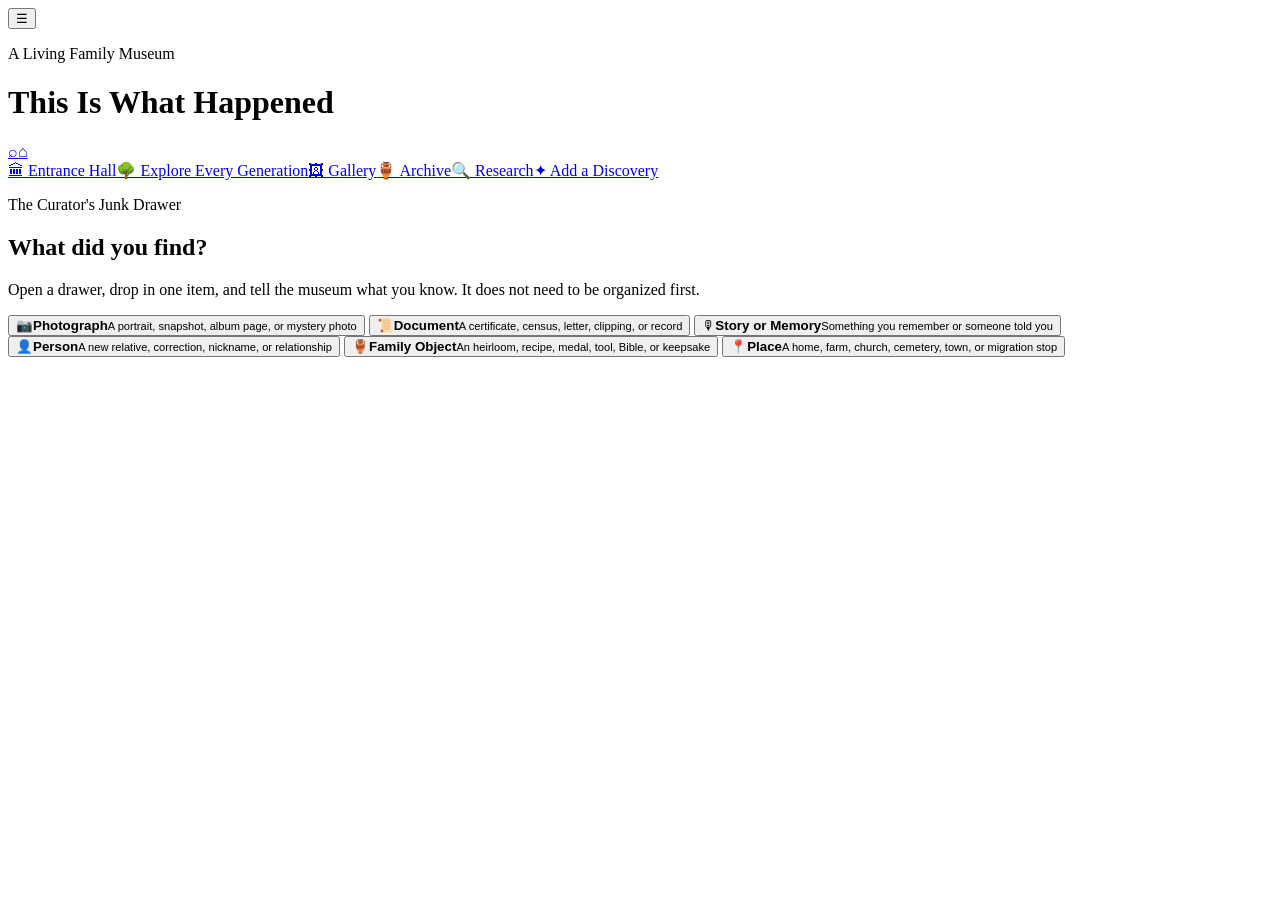
==== add-a-discovery.html @ d2f73654 "Add files via upload" ====
<!doctype html>
<html lang="en"><head><meta charset="utf-8"><meta name="viewport" content="width=device-width,initial-scale=1,viewport-fit=cover"><meta name="theme-color" content="#28170f"><title>Add a Discovery — This Is What Happened</title><link rel="stylesheet" href="css/museum.css"></head>
<body><div class="app"><header><button id="menuBtn" class="icon" aria-label="Open menu">☰</button><div><p class="kicker">A Living Family Museum</p><h1>This Is What Happened</h1></div><div class="head-actions"><a class="icon" href="search.html" aria-label="Search">⌕</a><a class="icon" href="index.html" aria-label="Home">⌂</a></div></header><div class="layout"><nav id="nav"><a class="nav" href="index.html">🏛 Entrance Hall</a><a class="nav" href="family-tree.html">🌳 Explore Every Generation</a><a class="nav" href="gallery.html">🖼 Gallery</a><a class="nav" href="archive.html">🏺 Archive</a><a class="nav" href="research.html">🔍 Research</a><a class="nav active" href="add-a-discovery.html">✦ Add a Discovery</a></nav><main><section class="room active"><article class="panel discovery-panel"><p class="eyebrow">The Curator's Junk Drawer</p><h2>What did you find?</h2><p class="lead drawer-intro">Open a drawer, drop in one item, and tell the museum what you know. It does not need to be organized first.</p>
<div id="curatorDrawer" class="curator-drawer" aria-label="Choose a discovery type">
<button type="button" class="drawer-handle" data-kind="Photo"><span class="drawer-icon">📷</span><span><strong>Photograph</strong><small>A portrait, snapshot, album page, or mystery photo</small></span></button>
<button type="button" class="drawer-handle" data-kind="Document"><span class="drawer-icon">📜</span><span><strong>Document</strong><small>A certificate, census, letter, clipping, or record</small></span></button>
<button type="button" class="drawer-handle" data-kind="Story"><span class="drawer-icon">🎙</span><span><strong>Story or Memory</strong><small>Something you remember or someone told you</small></span></button>
<button type="button" class="drawer-handle" data-kind="Person"><span class="drawer-icon">👤</span><span><strong>Person</strong><small>A new relative, correction, nickname, or relationship</small></span></button>
<button type="button" class="drawer-handle" data-kind="Artifact"><span class="drawer-icon">🏺</span><span><strong>Family Object</strong><small>An heirloom, recipe, medal, tool, Bible, or keepsake</small></span></button>
<button type="button" class="drawer-handle" data-kind="Place"><span class="drawer-icon">📍</span><span><strong>Place</strong><small>A home, farm, church, cemetery, town, or migration stop</small></span></button>
</div>
<form id="discoveryForm" class="drawer-form" hidden><input type="hidden" id="discoveryKind" name="kind"><div class="drawer-form-head"><button id="backToDrawer" class="drawer-back" type="button">← Back to the drawer</button><p class="eyebrow">Selected Drawer</p><h3 id="selectedDrawerTitle">Discovery</h3></div><label class="field">Who or what is this about?<input id="discoveryPerson" name="person" placeholder="A name, family, place, or ‘not sure’"></label><label class="field">Tell us what you know<textarea id="discoveryText" name="text" rows="6" placeholder="Say it exactly as you would tell a family member."></textarea></label><fieldset class="confidence-drawer"><legend>How do you know?</legend><label><input type="radio" name="confidence" value="Firsthand" required> I was there or know this firsthand</label><label><input type="radio" name="confidence" value="Document"> A document says this</label><label><input type="radio" name="confidence" value="Family memory"> Someone in the family told me</label><label><input type="radio" name="confidence" value="Not sure"> I am not sure yet</label></fieldset><button class="primary preserve-button" type="submit">Preserve This Discovery</button></form><div id="discoveryThanks" class="thanks discovery-thanks" hidden><h3>A new piece of the story has been preserved.</h3><p>This prototype keeps the entry on this device while the shared contributor system is being connected.</p><button id="addAnother" class="secondary" type="button">Open the junk drawer again</button></div></article></section></main></div></div><script src="js/museum.js"></script></body></html>
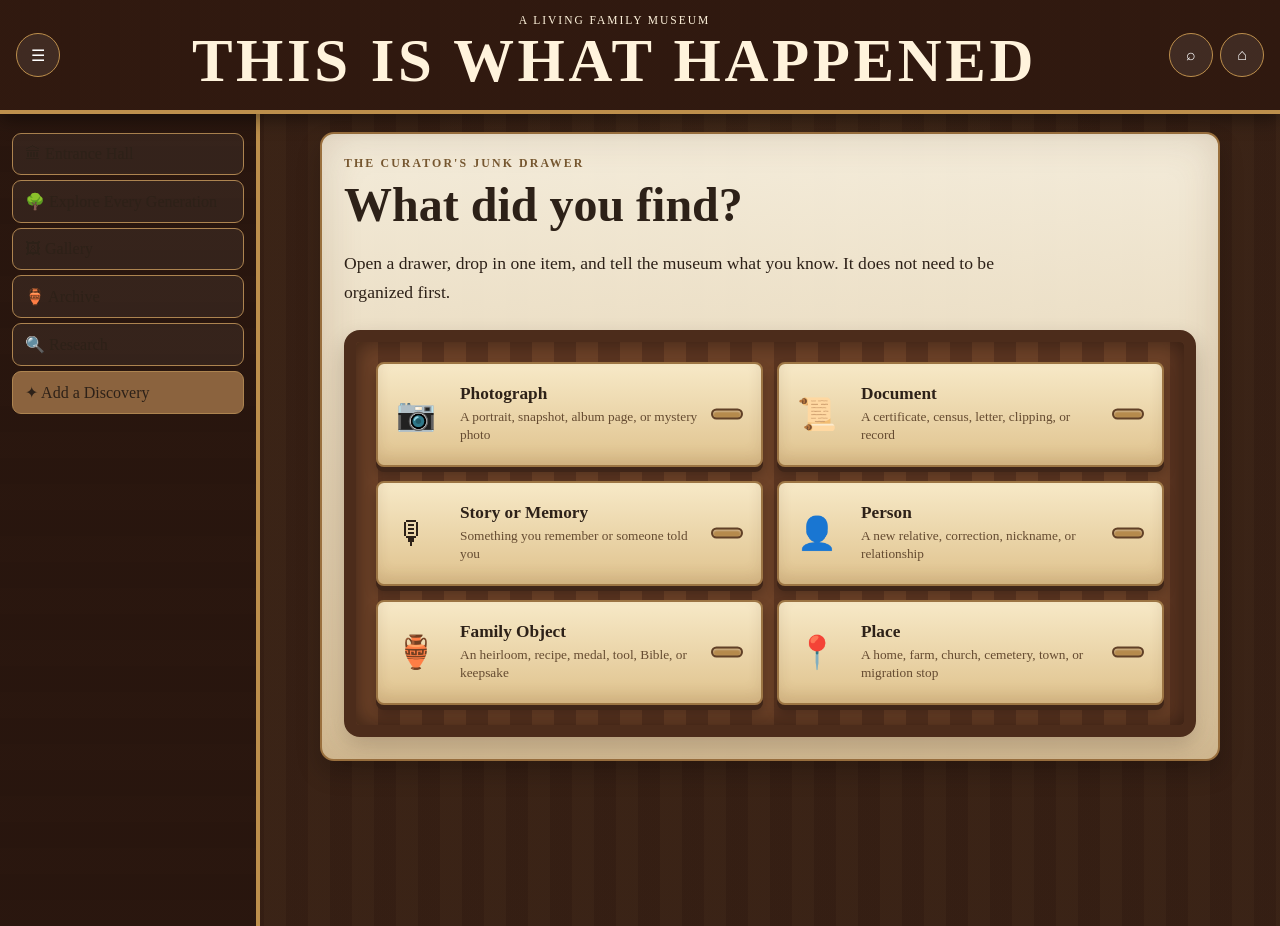
==== commit 27fe7a80: "Add files via upload" ====
--- a/add-a-discovery.html
+++ b/add-a-discovery.html
@@ -1,5 +1,5 @@
 <!doctype html>
-<html lang="en"><head><meta charset="utf-8"><meta name="viewport" content="width=device-width,initial-scale=1,viewport-fit=cover"><meta name="theme-color" content="#28170f"><title>Add a Discovery — This Is What Happened</title><link rel="stylesheet" href="css/museum.css"></head>
+<html lang="en"><head><meta charset="utf-8"><meta name="viewport" content="width=device-width,initial-scale=1,viewport-fit=cover"><meta name="theme-color" content="#28170f"><title>Add a Discovery — This Is What Happened</title><link rel="stylesheet" href="styles.css"></head>
 <body><div class="app"><header><button id="menuBtn" class="icon" aria-label="Open menu">☰</button><div><p class="kicker">A Living Family Museum</p><h1>This Is What Happened</h1></div><div class="head-actions"><a class="icon" href="search.html" aria-label="Search">⌕</a><a class="icon" href="index.html" aria-label="Home">⌂</a></div></header><div class="layout"><nav id="nav"><a class="nav" href="index.html">🏛 Entrance Hall</a><a class="nav" href="family-tree.html">🌳 Explore Every Generation</a><a class="nav" href="gallery.html">🖼 Gallery</a><a class="nav" href="archive.html">🏺 Archive</a><a class="nav" href="research.html">🔍 Research</a><a class="nav active" href="add-a-discovery.html">✦ Add a Discovery</a></nav><main><section class="room active"><article class="panel discovery-panel"><p class="eyebrow">The Curator's Junk Drawer</p><h2>What did you find?</h2><p class="lead drawer-intro">Open a drawer, drop in one item, and tell the museum what you know. It does not need to be organized first.</p>
 <div id="curatorDrawer" class="curator-drawer" aria-label="Choose a discovery type">
 <button type="button" class="drawer-handle" data-kind="Photo"><span class="drawer-icon">📷</span><span><strong>Photograph</strong><small>A portrait, snapshot, album page, or mystery photo</small></span></button>
@@ -9,4 +9,4 @@
 <button type="button" class="drawer-handle" data-kind="Artifact"><span class="drawer-icon">🏺</span><span><strong>Family Object</strong><small>An heirloom, recipe, medal, tool, Bible, or keepsake</small></span></button>
 <button type="button" class="drawer-handle" data-kind="Place"><span class="drawer-icon">📍</span><span><strong>Place</strong><small>A home, farm, church, cemetery, town, or migration stop</small></span></button>
 </div>
-<form id="discoveryForm" class="drawer-form" hidden><input type="hidden" id="discoveryKind" name="kind"><div class="drawer-form-head"><button id="backToDrawer" class="drawer-back" type="button">← Back to the drawer</button><p class="eyebrow">Selected Drawer</p><h3 id="selectedDrawerTitle">Discovery</h3></div><label class="field">Who or what is this about?<input id="discoveryPerson" name="person" placeholder="A name, family, place, or ‘not sure’"></label><label class="field">Tell us what you know<textarea id="discoveryText" name="text" rows="6" placeholder="Say it exactly as you would tell a family member."></textarea></label><fieldset class="confidence-drawer"><legend>How do you know?</legend><label><input type="radio" name="confidence" value="Firsthand" required> I was there or know this firsthand</label><label><input type="radio" name="confidence" value="Document"> A document says this</label><label><input type="radio" name="confidence" value="Family memory"> Someone in the family told me</label><label><input type="radio" name="confidence" value="Not sure"> I am not sure yet</label></fieldset><button class="primary preserve-button" type="submit">Preserve This Discovery</button></form><div id="discoveryThanks" class="thanks discovery-thanks" hidden><h3>A new piece of the story has been preserved.</h3><p>This prototype keeps the entry on this device while the shared contributor system is being connected.</p><button id="addAnother" class="secondary" type="button">Open the junk drawer again</button></div></article></section></main></div></div><script src="js/museum.js"></script></body></html>
+<form id="discoveryForm" class="drawer-form" hidden><input type="hidden" id="discoveryKind" name="kind"><div class="drawer-form-head"><button id="backToDrawer" class="drawer-back" type="button">← Back to the drawer</button><p class="eyebrow">Selected Drawer</p><h3 id="selectedDrawerTitle">Discovery</h3></div><label class="field">Who or what is this about?<input id="discoveryPerson" name="person" placeholder="A name, family, place, or ‘not sure’"></label><label class="field">Tell us what you know<textarea id="discoveryText" name="text" rows="6" placeholder="Say it exactly as you would tell a family member."></textarea></label><fieldset class="confidence-drawer"><legend>How do you know?</legend><label><input type="radio" name="confidence" value="Firsthand" required> I was there or know this firsthand</label><label><input type="radio" name="confidence" value="Document"> A document says this</label><label><input type="radio" name="confidence" value="Family memory"> Someone in the family told me</label><label><input type="radio" name="confidence" value="Not sure"> I am not sure yet</label></fieldset><button class="primary preserve-button" type="submit">Preserve This Discovery</button></form><div id="discoveryThanks" class="thanks discovery-thanks" hidden><h3>A new piece of the story has been preserved.</h3><p>This prototype keeps the entry on this device while the shared contributor system is being connected.</p><button id="addAnother" class="secondary" type="button">Open the junk drawer again</button></div></article></section></main></div></div><script src="museum.js"></script></body></html>
--- a/styles.css
+++ b/styles.css
@@ -0,0 +1,610 @@
+:root{--ink:#2d2118;--deep:#28170f;--wood:#5a3622;--wood2:#3a2115;--paper:#f0dfbb;--paper2:#fff8ea;--gold:#bd8f4c;--gold2:#8a6135;--green:#4f6948;--muted:#765b3b}
+*{box-sizing:border-box}html{scroll-behavior:smooth}body{margin:0;min-height:100vh;color:var(--ink);font-family:Georgia,"Times New Roman",serif;background:linear-gradient(145deg,#160e0a,#332016 50%,#160e0a)}
+button,input{font:inherit}.app{max-width:1500px;margin:auto;min-height:100vh;background:rgba(240,223,187,.98);box-shadow:0 0 50px #000}
+header{position:sticky;top:0;z-index:50;display:grid;grid-template-columns:auto 1fr auto;align-items:center;gap:10px;padding:14px 16px;color:#fff3dc;background:linear-gradient(90deg,var(--wood2),var(--wood),var(--wood2));border-bottom:4px solid var(--gold)}
+header h1{margin:0;text-align:center;font-size:clamp(1.55rem,5vw,3.8rem);letter-spacing:.06em;text-transform:uppercase}.kicker{margin:0;text-align:center;font-size:.72rem;letter-spacing:.17em;text-transform:uppercase}
+.icon{width:44px;height:44px;border-radius:50%;border:1px solid var(--gold);background:rgba(255,255,255,.08);color:white;cursor:pointer}.head-actions{display:flex;gap:7px}
+.layout{display:grid;grid-template-columns:260px 1fr;min-height:calc(100vh - 88px)}nav{padding:14px 12px;background:linear-gradient(#54311e,#291810);border-right:4px solid var(--gold)}
+.nav{width:100%;margin:5px 0;padding:11px 12px;text-align:left;color:#f7ead2;border:1px solid #ad8450;border-radius:9px;background:rgba(255,255,255,.055);cursor:pointer}.nav:hover,.nav.active{background:#8b633e}
+main{padding:18px;min-width:0}.room{display:none}.room.active{display:block;animation:fade .2s ease}@keyframes fade{from{opacity:.2;transform:translateY(5px)}to{opacity:1;transform:none}}
+.panel{padding:22px;border:1px solid #ad8757;border-radius:14px;background:linear-gradient(rgba(255,251,239,.95),rgba(235,214,173,.94));box-shadow:inset 0 0 28px rgba(90,55,28,.13),0 8px 20px rgba(60,34,18,.15)}
+.panel h2{margin:.1rem 0 1rem;font-size:clamp(1.8rem,4vw,3rem)}.lead{font-size:1.1rem;line-height:1.66}.eyebrow{margin:0 0 .35rem;color:#765730;font-size:.74rem;letter-spacing:.18em;text-transform:uppercase;font-weight:bold}
+.hero{display:grid;grid-template-columns:1.05fr .95fr;gap:18px}.btnrow{display:flex;flex-wrap:wrap;gap:10px;margin-top:18px}.primary,.secondary{padding:11px 15px;border-radius:999px;cursor:pointer}.primary{background:#6d452b;color:white;border:1px solid #5b3924}.secondary{background:#efe0c3;color:#392519;border:1px solid #8d673d}
+.cards,.people,.relations,.timeline-grid{display:grid;grid-template-columns:repeat(2,1fr);gap:12px}.card,.person-card,.relation-card{padding:15px;border:1px solid #b08a58;border-radius:11px;background:#f5e7c8;box-shadow:0 5px 12px rgba(63,39,22,.1)}button.card,button.person-card{cursor:pointer;color:var(--ink);text-align:left}button.card:hover,button.person-card:hover{transform:translateY(-2px)}
+.stats{display:grid;grid-template-columns:repeat(4,1fr);gap:12px;margin:18px 0}.stats div{padding:14px;text-align:center;border:1px solid #b38b56;border-radius:9px;background:#efdfbf}.stats strong{display:block;font-size:1.85rem}
+.tree-stage{position:relative;min-height:620px;display:grid;place-items:center;overflow:hidden}.tree{position:relative;width:min(82vw,560px);aspect-ratio:1;border:11px solid #4a2a1a;border-radius:50%;background:repeating-radial-gradient(circle at center,#9c5c32 0 8%,#c68d56 8.5% 12%,#8b4f2c 12.5% 17%,#b77742 17.5% 23%,#784226 23.5% 29%,#aa683a 29.5% 36%,#6e3b23 36.5% 43%,#985830 43.5% 50%);box-shadow:inset 0 0 35px rgba(35,19,11,.5),0 14px 28px rgba(0,0,0,.25)}
+.tree-center{position:absolute;inset:34%;display:grid;place-items:center;text-align:center;border:3px solid #d5aa6d;border-radius:50%;background:#5f3824;color:#fffaf0;font-weight:bold;cursor:pointer}.branch{position:absolute;padding:7px 11px;border-radius:999px;background:rgba(247,228,188,.93);font-weight:bold;border:1px solid #9d7545;cursor:pointer}.north{top:6%;left:50%;transform:translateX(-50%)}.east{right:2%;top:48%}.south{bottom:6%;left:50%;transform:translateX(-50%)}.west{left:2%;top:48%}
+.wing-intro{display:flex;justify-content:space-between;gap:14px;align-items:center;margin-bottom:18px}.badge{display:inline-block;padding:4px 8px;border-radius:999px;background:#ead6ac;border:1px solid #a57d49;font-size:.8rem}.dates{color:var(--muted)}.person-card h3{margin:.2rem 0 .4rem}.person-card small{display:block;color:#6c5336}
+.person-head{display:grid;grid-template-columns:170px 1fr;gap:18px;align-items:center}.portrait{height:190px;display:grid;place-items:center;text-align:center;border:8px solid #5a3925;background:#e7d2a8;box-shadow:inset 0 0 0 3px #b88a49;color:#735436}.section-title{margin-top:28px;padding-bottom:7px;border-bottom:2px solid var(--gold)}.chapter{margin:18px 0;padding-left:16px;border-left:5px solid var(--gold)}.install{padding:15px;border:2px dashed #b28a58;border-radius:9px;background:rgba(255,255,255,.3)}
+.search-overlay{position:fixed;inset:0;z-index:70;display:none;place-items:start center;padding:86px 14px 20px;background:rgba(22,13,8,.76)}.search-overlay.open{display:grid}.search-box{width:min(760px,100%);max-height:80vh;overflow:auto;padding:18px;border:2px solid var(--gold);border-radius:14px;background:#f4e6c7}.search-head{display:flex;justify-content:space-between;align-items:center}.close{border:0;background:transparent;font-size:2rem;cursor:pointer}#searchInput{width:100%;padding:13px 14px;border:1px solid #9b7447;border-radius:999px;background:#fffaf0}.results{display:grid;gap:8px;margin-top:14px}.result{display:flex;justify-content:space-between;gap:12px;padding:12px 14px;text-align:left;border:1px solid #b18a58;border-radius:9px;background:#fff6e2;cursor:pointer}
+footer{padding:13px;text-align:center;color:#e9d9ba;background:#332014;border-top:3px solid var(--gold)}
+@media(max-width:960px){.layout{grid-template-columns:1fr}nav{position:fixed;inset:76px auto 0 0;z-index:60;width:min(84vw,325px);transform:translateX(-105%);transition:.25s ease}nav.open{transform:translateX(0)}.hero{grid-template-columns:1fr}}
+@media(max-width:720px){main{padding:12px}.cards,.people,.relations,.timeline-grid,.stats,.person-head{grid-template-columns:1fr}header h1{font-size:1.45rem}header .kicker{display:none}.tree-stage{min-height:410px}.portrait{height:220px}.wing-intro{align-items:flex-start;flex-direction:column}}
+
+.thomas-hero{display:grid;grid-template-columns:minmax(220px,340px) 1fr;gap:22px;align-items:start}.thomas-portrait{width:100%;border:9px solid #5a3925;background:#e7d2a8;box-shadow:inset 0 0 0 3px #b88a49,0 10px 22px rgba(60,34,18,.18)}.thomas-portrait img{display:block;width:100%;height:auto}.legend-banner{margin:18px 0;padding:15px 18px;border-radius:10px;background:linear-gradient(135deg,#4b2f20,#6a4027);color:#fff3dc;border:1px solid #c89b59}.status-grid{display:grid;grid-template-columns:repeat(3,1fr);gap:10px;margin:14px 0}.status-box{padding:12px;border-radius:9px;border:1px solid #b18a58;background:#fff4dc}.status-box strong{display:block;margin-bottom:4px}.status-verified{border-left:5px solid #4f6948}.status-family{border-left:5px solid #b78a48}.status-unresolved{border-left:5px solid #7c4036}.evidence-gallery{display:grid;grid-template-columns:repeat(2,1fr);gap:14px}.evidence-item{overflow:hidden;border:1px solid #aa8352;border-radius:10px;background:#f7ead0;box-shadow:0 6px 14px rgba(60,34,18,.12)}.evidence-item img{display:block;width:100%;height:260px;object-fit:cover;background:#ddd}.evidence-item .caption{padding:12px}.evidence-item .caption h4{margin:.1rem 0 .45rem}.legend-card{margin:16px 0;padding:16px;border:1px solid #ad8755;border-radius:10px;background:#f4e6c8}.legend-card h3{margin-top:0}.quote-panel{margin:14px 0;padding:16px 18px;border-left:5px solid #8a6135;background:#efe0bf;font-style:italic}.contrast{display:grid;grid-template-columns:1fr auto 1fr;gap:12px;align-items:center;margin:18px 0}.contrast .side{padding:16px;border:1px solid #b18a58;border-radius:10px;background:#fff4dc}.contrast .arrow{font-size:2rem;color:#8a6135}.archive-tag{display:inline-block;padding:5px 9px;border-radius:999px;background:#ead6ac;border:1px solid #a57d49;font-size:.82rem}@media(max-width:760px){.thomas-hero,.status-grid,.evidence-gallery,.contrast{grid-template-columns:1fr}.contrast .arrow{text-align:center;transform:rotate(90deg)}.evidence-item img{height:auto;max-height:420px;object-fit:contain}}
+
+
+/* Hybrid Museum Design: atmosphere of the original concept + working museum functions */
+body {
+  background:
+    radial-gradient(circle at 20% 10%, rgba(255,255,255,.04), transparent 24%),
+    linear-gradient(145deg,#100906,#24150f 45%,#0e0805);
+}
+.app {
+  background:
+    linear-gradient(rgba(28,15,9,.16),rgba(28,15,9,.16)),
+    repeating-linear-gradient(90deg,#4b2e1d 0 22px,#432719 22px 44px);
+}
+header {
+  background:
+    linear-gradient(rgba(45,23,14,.92),rgba(45,23,14,.92)),
+    repeating-linear-gradient(90deg,#5a3521 0 20px,#4a2a1a 20px 40px);
+  box-shadow:0 5px 18px rgba(0,0,0,.45);
+}
+nav {
+  background:
+    linear-gradient(rgba(38,20,13,.9),rgba(38,20,13,.9)),
+    repeating-linear-gradient(0deg,#4b2d1c 0 26px,#3d2417 26px 52px);
+}
+main {
+  background:
+    linear-gradient(rgba(18,10,7,.18),rgba(18,10,7,.18)),
+    radial-gradient(circle at 50% 0%,rgba(189,143,76,.08),transparent 35%);
+}
+.panel {
+  background:
+    linear-gradient(rgba(255,248,230,.94),rgba(230,207,165,.94)),
+    repeating-linear-gradient(0deg,transparent 0 29px,rgba(83,51,27,.035) 30px);
+  border:2px solid #9a703e;
+  box-shadow:
+    inset 0 0 40px rgba(106,65,33,.18),
+    0 12px 24px rgba(0,0,0,.2);
+}
+.museum-concept {
+  position:relative;
+  min-height:640px;
+  border:2px solid #8f6638;
+  border-radius:18px;
+  overflow:hidden;
+  background-image:url("../images/museum-image-01.jpg");
+  background-size:cover;
+  background-position:center;
+  box-shadow:0 16px 35px rgba(0,0,0,.38), inset 0 0 0 1px rgba(255,255,255,.12);
+}
+.museum-concept::after {
+  content:"";
+  position:absolute;inset:0;
+  background:linear-gradient(90deg,rgba(0,0,0,.18),transparent 25%,transparent 73%,rgba(0,0,0,.14));
+  pointer-events:none;
+}
+.hotspot {
+  position:absolute;z-index:3;
+  border:2px solid rgba(229,193,126,.68);
+  background:rgba(73,40,24,.16);
+  color:transparent;
+  cursor:pointer;
+  border-radius:18px;
+  transition:.2s ease;
+}
+.hotspot:hover,.hotspot:focus {
+  background:rgba(193,140,69,.25);
+  box-shadow:0 0 0 4px rgba(229,193,126,.18);
+}
+.hotspot-redwood {left:23%;top:2%;width:47%;height:74%}
+.hotspot-blackwell {left:28%;top:7%;width:17%;height:18%}
+.hotspot-zahner {left:54%;top:10%;width:18%;height:19%}
+.hotspot-downing {left:35%;top:53%;width:23%;height:21%}
+.hotspot-barrett {left:22%;top:25%;width:18%;height:28%}
+.hotspot-thomas {right:2%;top:25%;width:13%;height:12%}
+.hotspot-migration {right:2%;top:18%;width:13%;height:10%}
+.hotspot-gallery {right:2%;top:36%;width:13%;height:13%}
+.hotspot-timeline {right:2%;top:57%;width:13%;height:10%}
+.hotspot-research {right:2%;top:67%;width:13%;height:11%}
+.hotspot-archive {right:2%;top:78%;width:13%;height:11%}
+.mobile-museum-menu {display:none!important;}
+.mobile-museum-menu button {
+  padding:16px;
+  border:1px solid #9c7241;
+  border-radius:12px;
+  color:#2d2118;
+  background:
+    linear-gradient(rgba(255,248,230,.94),rgba(231,211,170,.94)),
+    radial-gradient(circle at 30% 20%,rgba(255,255,255,.5),transparent 30%);
+  box-shadow:0 5px 12px rgba(0,0,0,.12);
+}
+.room-title-ribbon {
+  display:inline-block;
+  margin-bottom:10px;
+  padding:7px 12px;
+  border-radius:999px;
+  color:#f7e9cd;
+  background:linear-gradient(135deg,#4a2a1a,#6e4328);
+  border:1px solid #b78a48;
+}
+.person-card,.card,.relation-card {
+  background:
+    linear-gradient(rgba(255,247,226,.96),rgba(235,214,174,.96)),
+    repeating-linear-gradient(0deg,transparent 0 27px,rgba(70,42,22,.03) 28px);
+}
+.tree {
+  box-shadow:
+    inset 0 0 42px rgba(32,17,10,.55),
+    0 14px 28px rgba(0,0,0,.32),
+    0 0 0 12px rgba(89,53,32,.15);
+}
+@media(max-width:900px) {
+  .museum-concept {min-height:0;aspect-ratio:1125/657;background-size:cover}
+}
+@media(max-width:720px) {
+  .museum-concept {
+    aspect-ratio:1125/657;
+    border-radius:12px;
+  }
+  .museum-concept .hotspot {display:block}
+  .mobile-museum-menu {display:none}
+  .panel {padding:18px}
+}
+
+
+.concept-cover{
+  position:absolute;z-index:4;bottom:2.5%;
+  display:grid;place-items:center;
+  min-width:15%;height:12%;
+  padding:6px 10px;
+  border:2px solid rgba(219,178,102,.72);
+  border-radius:18px;
+  color:#f4dfb8;
+  background:
+    linear-gradient(rgba(74,40,24,.96),rgba(45,24,15,.97)),
+    repeating-linear-gradient(90deg,#55321f 0 15px,#47291a 15px 30px);
+  box-shadow:0 6px 15px rgba(0,0,0,.4),inset 0 0 12px rgba(255,214,135,.08);
+  font-weight:bold;
+  text-align:center;
+}
+.concept-cover-left{left:5.5%}
+.concept-cover-right{right:4.5%;cursor:pointer}
+.concept-instruction{
+  margin:14px auto 0;
+  padding:10px 16px;
+  max-width:620px;
+  text-align:center;
+  font-style:italic;
+  border-top:1px solid #ad8757;
+  border-bottom:1px solid #ad8757;
+}
+@media(max-width:720px){
+  .concept-cover{font-size:.75rem;min-width:18%;height:13%;border-radius:12px}
+  .concept-cover-left{left:5%}
+  .concept-cover-right{right:4%}
+  .hotspot-thomas,.hotspot-gallery,.hotspot-timeline,.hotspot-research,.hotspot-archive{
+    min-width:44px;
+  }
+}
+
+
+.collection-intro{margin-bottom:18px}
+.collection-grid{display:grid;grid-template-columns:repeat(2,1fr);gap:14px}
+.collection-piece{
+  overflow:hidden;border:1px solid #aa8352;border-radius:11px;background:#f7ead0;
+  box-shadow:0 6px 14px rgba(60,34,18,.12)
+}
+.collection-piece img{display:block;width:100%;height:280px;object-fit:cover;background:#ddd}
+.collection-piece.document img{object-fit:contain;background:#19130f}
+.collection-piece .label{padding:13px}
+.collection-piece h3{margin:.1rem 0 .4rem}
+.collection-link{
+  display:inline-block;margin-top:8px;padding:7px 11px;border-radius:999px;
+  border:1px solid #8c673d;background:#6e472d;color:#fff;text-decoration:none;cursor:pointer
+}
+.archive-shelf{display:grid;grid-template-columns:repeat(2,1fr);gap:14px}
+.archive-file{
+  padding:16px;border:1px solid #9e7545;border-radius:10px;
+  background:linear-gradient(135deg,#f7ead0,#e5cfa5);box-shadow:0 5px 12px rgba(60,34,18,.12)
+}
+.archive-file h3{margin:.1rem 0 .5rem}
+.archive-id{font-size:.8rem;letter-spacing:.08em;text-transform:uppercase;color:#795a34}
+.migration-board{
+  position:relative;min-height:520px;overflow:hidden;border:2px solid #8f6638;border-radius:14px;
+  background:
+    linear-gradient(rgba(244,225,187,.88),rgba(229,203,157,.88)),
+    repeating-linear-gradient(0deg,transparent 0 39px,rgba(92,59,31,.08) 40px),
+    repeating-linear-gradient(90deg,transparent 0 39px,rgba(92,59,31,.08) 40px);
+  box-shadow:inset 0 0 35px rgba(82,48,25,.18)
+}
+.migration-title{position:absolute;left:4%;top:4%;font-size:1.15rem;font-weight:bold;color:#62411f}
+.route-line{
+  position:absolute;left:15%;top:52%;width:65%;height:5px;background:#8a4e2b;
+  transform:rotate(-9deg);transform-origin:left center;border-radius:999px;
+  box-shadow:0 0 0 2px rgba(255,248,227,.75)
+}
+.route-line::after{
+  content:"";position:absolute;right:-2px;top:-6px;border-left:15px solid #8a4e2b;
+  border-top:8px solid transparent;border-bottom:8px solid transparent
+}
+.map-stop{
+  position:absolute;width:min(240px,38%);padding:12px;border:1px solid #9e7545;border-radius:10px;
+  background:rgba(255,247,225,.95);box-shadow:0 7px 15px rgba(59,35,19,.16)
+}
+.map-stop h3{margin:.1rem 0 .35rem}
+.map-stop p{margin:.2rem 0}
+.stop-origin{left:6%;top:58%}
+.stop-home{left:38%;top:36%}
+.stop-later{right:5%;top:18%}
+.map-person{
+  display:inline-block;margin:4px 4px 0 0;padding:4px 8px;border-radius:999px;
+  background:#ead6ac;border:1px solid #a57d49;font-size:.78rem
+}
+.migration-key{display:flex;flex-wrap:wrap;gap:8px;margin-top:14px}
+.migration-key span{padding:6px 9px;border-radius:999px;background:#efe0bf;border:1px solid #a9814e}
+@media(max-width:760px){
+  .collection-grid,.archive-shelf{grid-template-columns:1fr}
+  .collection-piece img{height:auto;max-height:430px;object-fit:contain}
+  .migration-board{min-height:700px}
+  .route-line{left:18%;top:55%;width:70%;transform:rotate(-58deg)}
+  .stop-origin{left:5%;top:68%;width:70%}
+  .stop-home{left:25%;top:39%;width:70%}
+  .stop-later{right:5%;top:8%;width:70%}
+}
+
+
+/* Entrance hall redesign */
+.entrance-board{
+  position:relative;
+  display:grid;
+  grid-template-columns:minmax(0,1fr) 190px;
+  gap:0;
+  overflow:hidden;
+  border:2px solid #8e6436;
+  border-radius:18px;
+  background:
+    linear-gradient(rgba(40,22,14,.18),rgba(40,22,14,.18)),
+    repeating-linear-gradient(90deg,#4a2b1b 0 22px,#3d2417 22px 44px);
+  box-shadow:0 16px 35px rgba(0,0,0,.3),inset 0 0 0 1px rgba(255,255,255,.08);
+}
+.entrance-art{
+  min-height:520px;
+  background-image:url("../images/museum-image-01.jpg");
+  background-size:cover;
+  background-position:center;
+  border-right:2px solid #9e7545;
+}
+.entrance-tabs{
+  display:flex;
+  flex-direction:column;
+  gap:8px;
+  padding:18px 12px;
+  background:linear-gradient(rgba(34,18,12,.96),rgba(24,13,9,.98));
+}
+.museum-tab{
+  width:100%;
+  min-height:64px;
+  padding:9px 8px;
+  color:#f5e5c4;
+  border:1px solid #9f7441;
+  border-radius:8px 16px 16px 8px;
+  background:
+    linear-gradient(135deg,#3f291c,#5e3b25 55%,#2d1b12);
+  box-shadow:inset 0 0 12px rgba(255,217,146,.06),0 4px 9px rgba(0,0,0,.25);
+  text-align:center;
+  cursor:pointer;
+  letter-spacing:.02em;
+}
+.museum-tab:hover,.museum-tab:focus{
+  background:linear-gradient(135deg,#5e3b25,#7a4d2e 55%,#3a2215);
+  transform:translateX(-3px);
+}
+.museum-tab strong{display:block;font-size:1rem}
+.museum-tab small{display:block;margin-top:3px;color:#d7bf93;font-size:.72rem}
+.pinned-note{
+  position:absolute;
+  left:5%;
+  bottom:5%;
+  width:min(310px,48%);
+  padding:18px 16px 15px;
+  color:#4a321f;
+  background:
+    linear-gradient(rgba(255,248,224,.96),rgba(231,211,169,.96)),
+    repeating-linear-gradient(0deg,transparent 0 24px,rgba(86,55,30,.05) 25px);
+  border:1px solid #9b7344;
+  box-shadow:0 8px 17px rgba(0,0,0,.24);
+  transform:rotate(-1.4deg);
+  font-style:italic;
+  line-height:1.35;
+  z-index:3;
+}
+.pinned-note::before,.pinned-note::after{
+  content:"";
+  position:absolute;
+  top:-8px;
+  width:13px;height:13px;border-radius:50%;
+  background:radial-gradient(circle at 35% 35%,#e8c66f 0 25%,#9b6a2f 35% 70%,#5f3d1e 75%);
+  box-shadow:0 2px 4px rgba(0,0,0,.35);
+}
+.pinned-note::before{left:20%}
+.pinned-note::after{right:20%}
+.pinned-note p{margin:0;font-size:.98rem}
+.pinned-note cite{display:block;margin-top:8px;font-size:.78rem;text-align:right}
+
+/* Four-line migration map */
+.family-map{
+  position:relative;
+  min-height:650px;
+  overflow:hidden;
+  border:2px solid #8f6638;
+  border-radius:14px;
+  background:
+    linear-gradient(rgba(242,224,187,.92),rgba(225,199,151,.92)),
+    radial-gradient(circle at 22% 78%,rgba(103,74,41,.09),transparent 18%),
+    radial-gradient(circle at 78% 24%,rgba(103,74,41,.09),transparent 18%),
+    repeating-linear-gradient(0deg,transparent 0 44px,rgba(91,58,31,.07) 45px),
+    repeating-linear-gradient(90deg,transparent 0 44px,rgba(91,58,31,.07) 45px);
+  box-shadow:inset 0 0 35px rgba(82,48,25,.18)
+}
+.route{
+  position:absolute;
+  left:12%;
+  width:72%;
+  height:6px;
+  border-radius:999px;
+  transform-origin:left center;
+  box-shadow:0 0 0 2px rgba(255,248,227,.72)
+}
+.route::after{
+  content:"";
+  position:absolute;
+  right:-2px;top:-6px;
+  border-left:15px solid currentColor;
+  border-top:9px solid transparent;
+  border-bottom:9px solid transparent
+}
+.route.blackwell{top:25%;transform:rotate(7deg);background:#385d3d;color:#385d3d}
+.route.zahner{top:40%;transform:rotate(-8deg);background:#346b8a;color:#346b8a}
+.route.downing{top:57%;transform:rotate(5deg);background:#9a6a23;color:#9a6a23}
+.route.barrett{top:72%;transform:rotate(-6deg);background:#7c4036;color:#7c4036}
+.route-card{
+  position:absolute;
+  width:min(250px,40%);
+  padding:12px 13px;
+  border:1px solid #987041;
+  border-radius:10px;
+  background:rgba(255,247,225,.96);
+  box-shadow:0 7px 15px rgba(59,35,19,.16)
+}
+.route-card h3{margin:.1rem 0 .4rem}
+.route-card p{margin:.25rem 0}
+.route-card.blackwell{left:5%;top:11%}
+.route-card.zahner{right:5%;top:29%}
+.route-card.downing{left:8%;top:48%}
+.route-card.barrett{right:7%;top:65%}
+.line-chip{
+  display:inline-block;
+  margin:5px 5px 0 0;
+  padding:4px 8px;
+  border-radius:999px;
+  font-size:.76rem;
+  border:1px solid rgba(0,0,0,.12)
+}
+.line-chip.blackwell{background:#dce8da;color:#2f5333}
+.line-chip.zahner{background:#d9e8ef;color:#285b73}
+.line-chip.downing{background:#efe2bf;color:#755018}
+.line-chip.barrett{background:#ead8d4;color:#6c352e}
+.map-legend{display:flex;flex-wrap:wrap;gap:8px;margin-top:14px}
+.map-legend span{padding:7px 10px;border-radius:999px;border:1px solid #a27b4a;background:#f3e4c5}
+@media(max-width:820px){
+  .entrance-board{grid-template-columns:1fr}
+  .entrance-art{
+    min-height:340px;
+    background-size:cover;
+    background-position:center;
+    border-right:0;
+    border-bottom:2px solid #9e7545
+  }
+  .entrance-tabs{
+    display:grid;
+    grid-template-columns:1fr 1fr;
+    gap:10px;
+    padding:14px
+  }
+  .museum-tab{
+    border-radius:10px;
+    min-height:78px;
+  }
+  .museum-tab:hover,.museum-tab:focus{transform:none}
+  .pinned-note{
+    left:6%;
+    bottom:auto;
+    top:18px;
+    width:min(280px,72%);
+    padding:14px 13px 12px
+  }
+  .pinned-note p{font-size:.88rem}
+}
+@media(max-width:620px){
+  .entrance-art{
+    min-height:285px;
+    background-size:cover;
+    background-position:48% center;
+  }
+  .entrance-tabs{grid-template-columns:1fr 1fr}
+  .museum-tab strong{font-size:.94rem}
+  .museum-tab small{font-size:.68rem}
+  .family-map{min-height:900px}
+  .route{left:18%;width:66%;transform:rotate(66deg)!important}
+  .route.blackwell{top:18%}
+  .route.zahner{top:33%}
+  .route.downing{top:49%}
+  .route.barrett{top:65%}
+  .route-card{width:72%}
+  .route-card.blackwell{left:5%;top:5%}
+  .route-card.zahner{right:5%;top:26%}
+  .route-card.downing{left:5%;top:48%}
+  .route-card.barrett{right:5%;top:70%}
+}
+
+
+/* Family Tree: four trunk sections opening connected family maps */
+.family-tree-intro{max-width:820px}
+.family-trunk-selector{
+  position:relative;
+  width:min(760px,100%);
+  aspect-ratio:1;
+  margin:20px auto 26px;
+  overflow:hidden;
+  border:2px solid #956b3b;
+  border-radius:20px;
+  background:#fff;
+  box-shadow:0 14px 28px rgba(0,0,0,.22),inset 0 0 25px rgba(74,43,23,.12)
+}
+.family-trunk-selector img{
+  display:block;width:100%;height:100%;object-fit:contain;background:#fff
+}
+.trunk-section{
+  position:absolute;z-index:4;
+  display:grid;place-items:center;
+  min-width:118px;
+  padding:10px 15px;
+  border:2px solid #8c6337;
+  border-radius:999px;
+  color:#3a2619;
+  background:rgba(255,244,213,.96);
+  box-shadow:0 5px 12px rgba(0,0,0,.2);
+  font-weight:bold;cursor:pointer
+}
+.trunk-section:hover,.trunk-section:focus{background:#f3dca6}
+.trunk-blackwell{top:10%;left:50%;transform:translateX(-50%)}
+.trunk-zahner{right:4%;top:49%;transform:translateY(-50%)}
+.trunk-downing{bottom:8%;left:50%;transform:translateX(-50%)}
+.trunk-barrett{left:4%;top:49%;transform:translateY(-50%)}
+.trunk-center{
+  position:absolute;z-index:3;left:50%;top:50%;
+  transform:translate(-50%,-50%);
+  width:24%;aspect-ratio:1;
+  display:grid;place-items:center;
+  padding:8px;border-radius:50%;
+  text-align:center;color:#fff7e6;
+  background:rgba(72,42,25,.93);
+  border:3px solid #c99c59;
+  box-shadow:0 5px 12px rgba(0,0,0,.25);
+  font-weight:bold;line-height:1.15
+}
+.family-map-display{
+  margin-top:22px;padding:18px;
+  border:2px solid #9a703e;border-radius:15px;
+  background:
+    linear-gradient(rgba(255,249,231,.96),rgba(231,209,166,.96)),
+    repeating-linear-gradient(0deg,transparent 0 31px,rgba(82,51,28,.035) 32px);
+  box-shadow:inset 0 0 28px rgba(78,46,24,.12)
+}
+.map-placeholder{text-align:center;padding:30px 12px;color:#6d5235}
+.family-map-heading{
+  display:flex;justify-content:space-between;align-items:flex-start;
+  gap:12px;margin-bottom:16px
+}
+.family-map-heading h3{margin:.1rem 0}
+.family-map-chain{
+  display:flex;align-items:center;gap:9px;
+  overflow-x:auto;padding:16px 5px 22px;
+  -webkit-overflow-scrolling:touch
+}
+.family-node{
+  flex:0 0 190px;
+  padding:14px 12px;
+  border:1px solid #9d7444;border-radius:10px;
+  text-align:center;
+  background:#fff4d9;
+  box-shadow:0 5px 11px rgba(63,38,20,.13)
+}
+.family-node.current{
+  color:#fff6e6;background:#5d3925;border-color:#c3995c
+}
+.family-node h4{margin:.15rem 0 .38rem;font-size:1.02rem}
+.family-node p{margin:.15rem 0;color:#735735;font-size:.87rem}
+.family-node.current p{color:#ead6b4}
+.family-connector{
+  flex:0 0 34px;height:3px;background:#8b643b;position:relative
+}
+.family-connector::after{
+  content:"";position:absolute;right:-1px;top:-4px;
+  border-left:8px solid #8b643b;
+  border-top:5px solid transparent;border-bottom:5px solid transparent
+}
+.map-open-wing{
+  padding:9px 13px;border-radius:999px;
+  color:white;background:#6c452b;border:1px solid #50311f;cursor:pointer
+}
+.map-note{
+  margin-top:12px;padding:11px 13px;
+  border-left:5px solid #a47c47;background:#efe0bf
+}
+@media(max-width:650px){
+  .family-trunk-selector{border-radius:13px}
+  .trunk-section{min-width:88px;padding:8px 10px;font-size:.8rem}
+  .trunk-blackwell{top:8%}
+  .trunk-zahner{right:1%}
+  .trunk-downing{bottom:6%}
+  .trunk-barrett{left:1%}
+  .trunk-center{width:28%;font-size:.8rem}
+  .family-map-heading{display:block}
+  .map-open-wing{margin-top:9px}
+  .family-node{flex-basis:155px}
+}
+
+
+/* 2026-07-23 consolidated museum update */
+.discovery-nav,.discovery-tab{background:#7b3f24!important;color:#fff8e8!important}
+.live-counters{display:grid;grid-template-columns:repeat(4,1fr);gap:10px;margin:18px 0}
+.live-counters div{background:#f3e4bd;border:2px solid #9a6d37;border-radius:16px;padding:12px;text-align:center;box-shadow:0 5px 15px #2a15051f}
+.live-counters strong{display:block;font-size:1.6rem;color:#482414}.live-counters span{font-size:.82rem;text-transform:uppercase;letter-spacing:.09em}
+.entrance-migration{margin-top:18px;background:#efe0b8;border:2px solid #9a6d37;border-radius:20px;padding:16px}.map-heading h3{margin:.2rem 0 1rem}.antique-world-map{overflow:hidden;border-radius:18px;border:2px solid #73502f;background:#b68a52}.map-canvas{position:relative;aspect-ratio:960/704;overflow:hidden;background:#c9a66d}.map-canvas>img{display:block;width:100%;height:100%;object-fit:cover;filter:sepia(.16) saturate(.82) contrast(.96)}.map-routes{position:absolute;inset:0;width:100%;height:100%;pointer-events:none}.map-routes path{fill:none;stroke-linecap:round;stroke-linejoin:round;stroke-width:8;filter:drop-shadow(0 2px 1px rgba(48,27,15,.55))}.map-routes circle{stroke:#fff6d9;stroke-width:3;filter:drop-shadow(0 2px 2px rgba(48,27,15,.65))}.route-picker{display:flex;align-items:center;justify-content:center;gap:6px;padding:9px 8px;background:linear-gradient(#573824,#3c2418);border-top:1px solid #9e7343;white-space:nowrap}.family-route{display:inline-flex;align-items:center;justify-content:center;gap:5px;min-width:0;background:transparent;color:#f8e9c7;border:1px solid #b58a51;border-radius:4px;padding:5px 8px;font-size:.72rem;line-height:1;font-weight:800;letter-spacing:.035em;box-shadow:none}.family-route:hover,.family-route:focus{background:#f8e9c7;color:#3d2518}.family-route span{display:inline-block;flex:0 0 auto;width:9px;height:9px;border-radius:50%;margin:0;border:1px solid #fff4d3}.blackwell-route span{background:#24a8ff}.downing-route span{background:#35c86f}.barrett-route span{background:#ffbe24}.zahner-route span{background:#ff4d6d}.map-credit{margin:0;padding:5px 10px;background:#d8bf8c;color:#62482c;text-align:right;font-size:.58rem;letter-spacing:.02em}
+.reference-tree-wrap{position:relative;max-width:760px;margin:18px auto}.reference-tree{width:100%;display:block;border-radius:18px}.tree-hit{position:absolute;background:transparent;border:0;cursor:pointer}.tree-hit-blackwell{left:35%;top:1%;width:30%;height:31%}.tree-hit-zahner{right:2%;top:30%;width:34%;height:33%}.tree-hit-downing{left:34%;bottom:1%;width:34%;height:32%}.tree-hit-barrett{left:1%;top:31%;width:34%;height:33%}.tree-hit:focus{outline:5px solid #ffcf55;border-radius:20px}
+.discovery-panel{max-width:900px;margin:auto}.discovery-form fieldset{border:0;padding:0}.discovery-form legend{font-size:1.25rem;font-weight:800;margin-bottom:12px}.discovery-types{display:grid;grid-template-columns:repeat(3,1fr);gap:12px}.discovery-types input{position:absolute;opacity:0}.discovery-types span{display:flex;min-height:105px;flex-direction:column;align-items:center;justify-content:center;gap:8px;border:2px solid #9a6d37;border-radius:18px;background:#fff7df;font-size:2rem}.discovery-types b{font-size:1rem}.discovery-types input:checked+span{background:#704329;color:white;box-shadow:0 0 0 4px #d2a758}.big-field{display:block;font-weight:800;margin:18px 0}.big-field input,.big-field textarea{display:block;width:100%;margin-top:8px;padding:15px;border-radius:14px;border:2px solid #9a6d37;font:inherit;background:#fffdf5}.confidence-choice{display:grid;gap:10px;background:#f4e5bd;padding:16px;border-radius:16px}.confidence-choice span{font-weight:800}.save-discovery{width:100%;margin-top:20px;padding:18px;border:0;border-radius:16px;background:#704329;color:white;font-size:1.2rem;font-weight:900}.privacy-note{font-size:.85rem;opacity:.8}.discovery-thanks{padding:40px 20px;text-align:center;background:#f4e5bd;border-radius:20px}.museum-biography,.life-event{background:#fff7df;border:2px solid #9a6d37;border-radius:18px;padding:18px;margin:20px 0}.museum-biography p{font-size:1.1rem;line-height:1.75}.life-event{display:flex;gap:16px;align-items:center}.event-icon{font-size:2rem}.legacy-room{display:none!important}
+@media(max-width:640px){.live-counters{grid-template-columns:repeat(2,1fr)}.discovery-types{grid-template-columns:repeat(2,1fr)}.entrance-migration{padding:10px}.route-picker{gap:4px;padding:7px 5px}.family-route{font-size:.61rem;padding:5px 6px}.family-route span{width:7px;height:7px}.map-credit{font-size:.5rem}}
+
+/* Final entrance cleanup: replace the embedded screenshot counters and stray partial word with live museum totals */
+.entrance-art{position:relative}
+.entrance-art::after{
+  content:"";
+  position:absolute;
+  left:0;right:0;bottom:0;
+  height:29%;
+  background:linear-gradient(180deg,rgba(62,36,21,.05),rgba(54,31,18,.88) 28%,rgba(43,24,15,.98));
+  pointer-events:none;
+}
+.entrance-board>.live-counters{
+  position:absolute;
+  z-index:4;
+  left:18px;
+  bottom:18px;
+  width:calc(100% - 226px);
+  margin:0;
+  grid-template-columns:repeat(4,minmax(0,1fr));
+}
+.entrance-board>.live-counters div{
+  min-width:0;
+  background:linear-gradient(#f6e8c3,#dfc28d);
+  border:1px solid #8d6033;
+  border-radius:8px;
+  padding:10px 6px;
+  box-shadow:0 4px 12px rgba(0,0,0,.34),inset 0 0 12px rgba(255,255,255,.28);
+}
+.entrance-board>.live-counters strong{font-size:1.35rem}
+.entrance-board>.live-counters span{font-size:.68rem;letter-spacing:.06em}
+@media(max-width:820px){
+  .entrance-board>.live-counters{left:12px;right:12px;bottom:auto;top:245px;width:auto}
+  .entrance-art::after{height:31%}
+}
+@media(max-width:620px){
+  .entrance-board>.live-counters{top:215px;grid-template-columns:repeat(4,minmax(0,1fr));gap:5px}
+  .entrance-board>.live-counters div{padding:8px 3px}
+  .entrance-board>.live-counters strong{font-size:1.05rem}
+  .entrance-board>.live-counters span{font-size:.56rem}
+}
+/* Platform multi-page additions */
+a.nav,.museum-tab,.card,.person-card,.family-route{color:inherit;text-decoration:none;display:block}.head-actions a.icon{display:grid;place-items:center;text-decoration:none}.route-picker{display:flex;flex-wrap:wrap;gap:8px;justify-content:center}.family-route{width:auto}.gallery-grid{display:grid;grid-template-columns:repeat(auto-fit,minmax(220px,1fr));gap:16px}.gallery-grid figure{margin:0;background:#f3e5bd;border:1px solid #9a6a23;border-radius:14px;overflow:hidden}.gallery-grid img{width:100%;height:260px;object-fit:cover;display:block}.gallery-grid figcaption{padding:12px;color:#3a2418}.field{display:block;margin:18px 0;font-weight:700}.field input,.field textarea{display:block;width:100%;box-sizing:border-box;margin-top:8px;padding:14px;border:1px solid #9a6a23;border-radius:12px;font:inherit;background:#fffaf0}.primary{padding:14px 20px;border-radius:999px;border:1px solid #9a6a23;background:#6c4027;color:white;font:inherit;font-weight:700}.discovery-types{display:grid;grid-template-columns:repeat(2,minmax(0,1fr));gap:10px}.discovery-types label span{display:flex;gap:8px;align-items:center;padding:14px;border:1px solid #9a6a23;border-radius:12px;background:#fff8e7}.discovery-types input{position:absolute;opacity:0}.discovery-types input:checked+span{outline:3px solid #9a6a23}.thanks{padding:20px;border:2px solid #9a6a23;border-radius:14px;background:#fff4d6}
+
+/* Explore Every Generation room */
+.generation-room{text-align:center;overflow:hidden}.generation-room h2{margin-bottom:.35rem}.generation-invitation{margin:.2rem auto 1.2rem;font-size:clamp(1.1rem,3vw,1.45rem);font-style:italic;color:#65472c}.tree-exhibit{max-width:980px;margin:0 auto;padding:18px 18px 14px;border:2px solid #9a6d37;border-radius:18px;background:linear-gradient(145deg,#fff8e8,#ead6ab);box-shadow:inset 0 0 30px rgba(82,48,25,.12),0 10px 24px rgba(58,32,17,.16)}.reference-tree-wrap{position:relative;max-width:900px;margin:0 auto}.reference-tree{display:block;width:100%;height:auto;max-height:680px;object-fit:contain}.tree-hit{position:absolute;display:block;background:transparent;border:0;cursor:pointer}.tree-hit-blackwell{left:39%;top:1%;width:38%;height:46%}.tree-hit-zahner{right:1%;top:13%;width:35%;height:58%}.tree-hit-downing{left:38%;bottom:1%;width:39%;height:45%}.tree-hit-barrett{left:23%;top:16%;width:34%;height:57%}.tree-hit:hover,.tree-hit:focus-visible{outline:4px solid #e6bd61;outline-offset:-5px;border-radius:50%}.tree-family-legend{display:grid;grid-template-columns:repeat(4,1fr);gap:8px;margin-top:8px}.legend-plaque{display:flex;align-items:center;justify-content:center;gap:8px;padding:10px 8px;border:2px solid #6d482b;border-radius:6px;color:#fff8df;text-decoration:none;text-transform:uppercase;letter-spacing:.05em;font-weight:bold;box-shadow:inset 0 0 0 2px rgba(241,199,112,.28),0 3px 7px rgba(55,30,16,.2)}.legend-plaque span{width:13px;height:13px;border-radius:2px;border:1px solid rgba(255,255,255,.55);box-shadow:inset 0 0 2px rgba(0,0,0,.5)}.legend-plaque.blackwell{background:linear-gradient(#526f35,#31481e)}.legend-plaque.blackwell span{background:#78a83e}.legend-plaque.zahner{background:linear-gradient(#315d79,#1c3d55)}.legend-plaque.zahner span{background:#68a6ca}.legend-plaque.downing{background:linear-gradient(#a47520,#6f4d13)}.legend-plaque.downing span{background:#d9a833}.legend-plaque.barrett{background:linear-gradient(#8a3f29,#56271c)}.legend-plaque.barrett span{background:#c6603d}.tree-exhibit-note{margin:14px auto 0;max-width:700px;font-size:.95rem;color:#6b4d31}
+
+/* Curator's junk drawer */
+.drawer-intro{max-width:720px}.curator-drawer{display:grid;grid-template-columns:repeat(2,minmax(0,1fr));gap:14px;margin-top:22px;padding:20px;border:12px solid #4c2c1b;border-radius:16px;background:repeating-linear-gradient(90deg,#6d4228 0 22px,#5b3521 22px 44px);box-shadow:inset 0 0 22px rgba(20,10,5,.55),0 10px 22px rgba(46,25,13,.22)}.drawer-handle{position:relative;display:grid;grid-template-columns:52px 1fr;align-items:center;gap:12px;min-height:105px;padding:15px 18px;text-align:left;color:#2d2118;border:2px solid #9c7544;border-radius:8px;background:linear-gradient(#f7e9c7,#dfc28d);box-shadow:inset 0 -8px 14px rgba(90,52,27,.12),0 5px 0 #3f2518,0 8px 12px rgba(0,0,0,.25);cursor:pointer}.drawer-handle::after{content:"";position:absolute;right:18px;top:50%;width:28px;height:7px;transform:translateY(-50%);border:2px solid #604027;border-radius:999px;background:#b58a4c;box-shadow:inset 0 1px 2px rgba(255,255,255,.5)}.drawer-handle:hover,.drawer-handle:focus-visible{transform:translateY(-2px);background:linear-gradient(#fff4d7,#e8ce9c)}.drawer-icon{font-size:2rem}.drawer-handle strong{display:block;padding-right:45px;font-size:1.08rem}.drawer-handle small{display:block;padding-right:45px;margin-top:4px;line-height:1.35;color:#654b31}.drawer-form{margin-top:22px;padding:20px;border:10px solid #4c2c1b;border-radius:16px;background:linear-gradient(#f8ebca,#e5cca0);box-shadow:inset 0 0 22px rgba(90,52,27,.12)}.drawer-form-head{padding-bottom:12px;border-bottom:1px solid #a67d49}.drawer-form-head h3{margin:.2rem 0;font-size:1.7rem}.drawer-back{padding:8px 12px;border:1px solid #8a6135;border-radius:999px;background:#fff3d6;color:#3e281a;cursor:pointer}.confidence-drawer{display:grid;gap:9px;margin:20px 0;padding:16px;border:1px solid #9a6d37;border-radius:12px;background:#fff5dc}.confidence-drawer legend{padding:0 7px;font-weight:bold}.preserve-button{width:100%;font-size:1.1rem}.discovery-thanks{margin-top:24px}
+@media(max-width:720px){.tree-exhibit{padding:10px 8px}.tree-family-legend{grid-template-columns:repeat(2,1fr)}.legend-plaque{font-size:.78rem;padding:9px 5px}.curator-drawer{grid-template-columns:1fr;padding:13px;border-width:9px}.drawer-handle{min-height:92px}.reference-tree{max-height:none}.tree-exhibit-note{font-size:.88rem}}
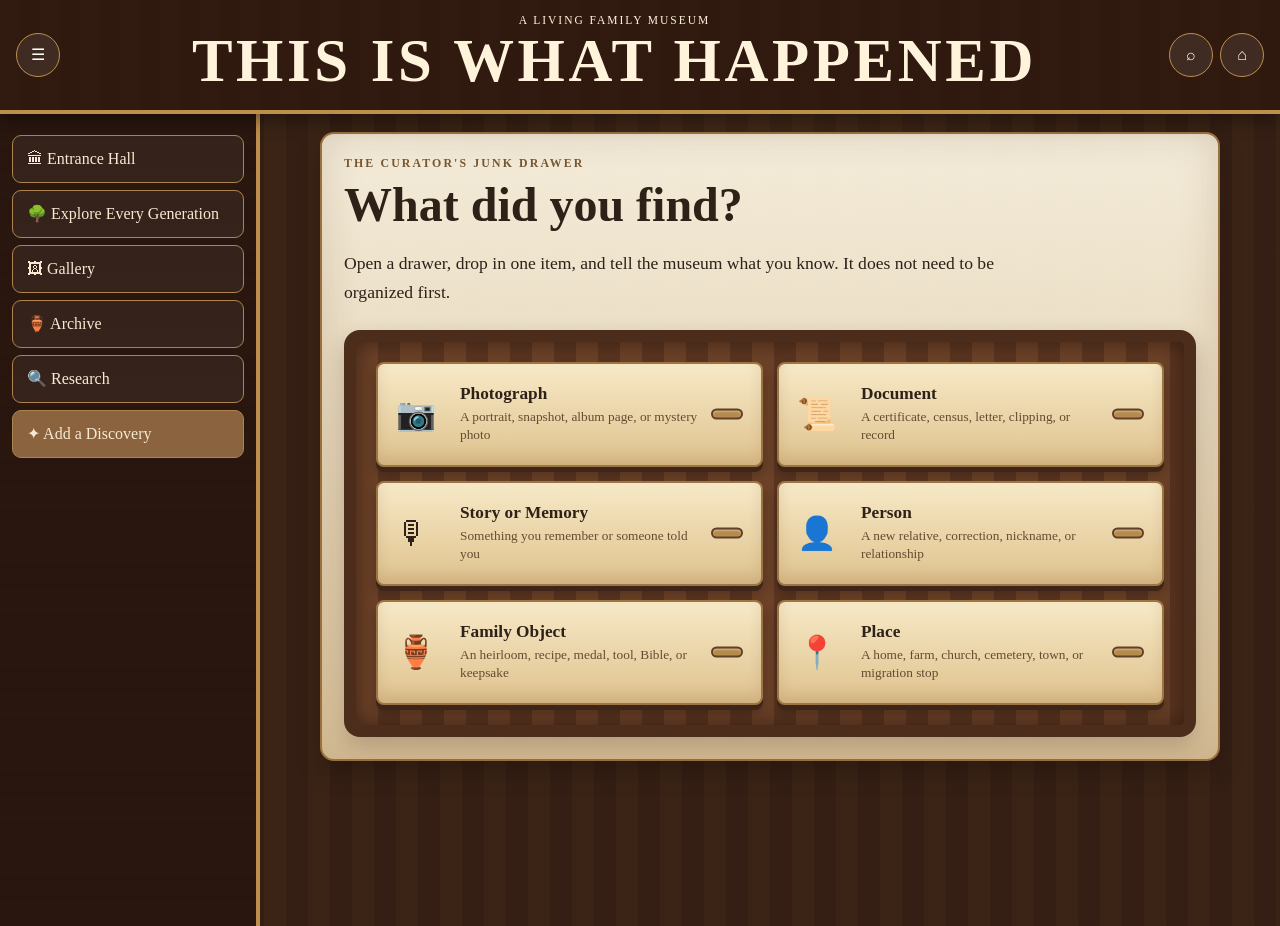
==== commit c677ec31: "Add files via upload" ====
--- a/add-a-discovery.html
+++ b/add-a-discovery.html
@@ -1,5 +1,5 @@
 <!doctype html>
-<html lang="en"><head><meta charset="utf-8"><meta name="viewport" content="width=device-width,initial-scale=1,viewport-fit=cover"><meta name="theme-color" content="#28170f"><title>Add a Discovery — This Is What Happened</title><link rel="stylesheet" href="styles.css"></head>
+<html lang="en"><head><meta charset="utf-8"><meta name="viewport" content="width=device-width,initial-scale=1,viewport-fit=cover"><meta name="theme-color" content="#28170f"><title>Add a Discovery — This Is What Happened</title><link rel="stylesheet" href="museum-v33.css?v=33"></head>
 <body><div class="app"><header><button id="menuBtn" class="icon" aria-label="Open menu">☰</button><div><p class="kicker">A Living Family Museum</p><h1>This Is What Happened</h1></div><div class="head-actions"><a class="icon" href="search.html" aria-label="Search">⌕</a><a class="icon" href="index.html" aria-label="Home">⌂</a></div></header><div class="layout"><nav id="nav"><a class="nav" href="index.html">🏛 Entrance Hall</a><a class="nav" href="family-tree.html">🌳 Explore Every Generation</a><a class="nav" href="gallery.html">🖼 Gallery</a><a class="nav" href="archive.html">🏺 Archive</a><a class="nav" href="research.html">🔍 Research</a><a class="nav active" href="add-a-discovery.html">✦ Add a Discovery</a></nav><main><section class="room active"><article class="panel discovery-panel"><p class="eyebrow">The Curator's Junk Drawer</p><h2>What did you find?</h2><p class="lead drawer-intro">Open a drawer, drop in one item, and tell the museum what you know. It does not need to be organized first.</p>
 <div id="curatorDrawer" class="curator-drawer" aria-label="Choose a discovery type">
 <button type="button" class="drawer-handle" data-kind="Photo"><span class="drawer-icon">📷</span><span><strong>Photograph</strong><small>A portrait, snapshot, album page, or mystery photo</small></span></button>
@@ -9,4 +9,4 @@
 <button type="button" class="drawer-handle" data-kind="Artifact"><span class="drawer-icon">🏺</span><span><strong>Family Object</strong><small>An heirloom, recipe, medal, tool, Bible, or keepsake</small></span></button>
 <button type="button" class="drawer-handle" data-kind="Place"><span class="drawer-icon">📍</span><span><strong>Place</strong><small>A home, farm, church, cemetery, town, or migration stop</small></span></button>
 </div>
-<form id="discoveryForm" class="drawer-form" hidden><input type="hidden" id="discoveryKind" name="kind"><div class="drawer-form-head"><button id="backToDrawer" class="drawer-back" type="button">← Back to the drawer</button><p class="eyebrow">Selected Drawer</p><h3 id="selectedDrawerTitle">Discovery</h3></div><label class="field">Who or what is this about?<input id="discoveryPerson" name="person" placeholder="A name, family, place, or ‘not sure’"></label><label class="field">Tell us what you know<textarea id="discoveryText" name="text" rows="6" placeholder="Say it exactly as you would tell a family member."></textarea></label><fieldset class="confidence-drawer"><legend>How do you know?</legend><label><input type="radio" name="confidence" value="Firsthand" required> I was there or know this firsthand</label><label><input type="radio" name="confidence" value="Document"> A document says this</label><label><input type="radio" name="confidence" value="Family memory"> Someone in the family told me</label><label><input type="radio" name="confidence" value="Not sure"> I am not sure yet</label></fieldset><button class="primary preserve-button" type="submit">Preserve This Discovery</button></form><div id="discoveryThanks" class="thanks discovery-thanks" hidden><h3>A new piece of the story has been preserved.</h3><p>This prototype keeps the entry on this device while the shared contributor system is being connected.</p><button id="addAnother" class="secondary" type="button">Open the junk drawer again</button></div></article></section></main></div></div><script src="museum.js"></script></body></html>
+<form id="discoveryForm" class="drawer-form" hidden><input type="hidden" id="discoveryKind" name="kind"><div class="drawer-form-head"><button id="backToDrawer" class="drawer-back" type="button">← Back to the drawer</button><p class="eyebrow">Selected Drawer</p><h3 id="selectedDrawerTitle">Discovery</h3></div><label class="field">Who or what is this about?<input id="discoveryPerson" name="person" placeholder="A name, family, place, or ‘not sure’"></label><label class="field">Tell us what you know<textarea id="discoveryText" name="text" rows="6" placeholder="Say it exactly as you would tell a family member."></textarea></label><fieldset class="confidence-drawer"><legend>How do you know?</legend><label><input type="radio" name="confidence" value="Firsthand" required> I was there or know this firsthand</label><label><input type="radio" name="confidence" value="Document"> A document says this</label><label><input type="radio" name="confidence" value="Family memory"> Someone in the family told me</label><label><input type="radio" name="confidence" value="Not sure"> I am not sure yet</label></fieldset><button class="primary preserve-button" type="submit">Preserve This Discovery</button></form><div id="discoveryThanks" class="thanks discovery-thanks" hidden><h3>A new piece of the story has been preserved.</h3><p>This prototype keeps the entry on this device while the shared contributor system is being connected.</p><button id="addAnother" class="secondary" type="button">Open the junk drawer again</button></div></article></section></main></div></div><script src="museum-v33.js?v=33"></script></body></html>
--- a/museum-v33.css
+++ b/museum-v33.css
@@ -0,0 +1,662 @@
+:root{--ink:#2d2118;--deep:#28170f;--wood:#5a3622;--wood2:#3a2115;--paper:#f0dfbb;--paper2:#fff8ea;--gold:#bd8f4c;--gold2:#8a6135;--green:#4f6948;--muted:#765b3b}
+*{box-sizing:border-box}html{scroll-behavior:smooth}body{margin:0;min-height:100vh;color:var(--ink);font-family:Georgia,"Times New Roman",serif;background:linear-gradient(145deg,#160e0a,#332016 50%,#160e0a)}
+button,input{font:inherit}.app{max-width:1500px;margin:auto;min-height:100vh;background:rgba(240,223,187,.98);box-shadow:0 0 50px #000}
+header{position:sticky;top:0;z-index:50;display:grid;grid-template-columns:auto 1fr auto;align-items:center;gap:10px;padding:14px 16px;color:#fff3dc;background:linear-gradient(90deg,var(--wood2),var(--wood),var(--wood2));border-bottom:4px solid var(--gold)}
+header h1{margin:0;text-align:center;font-size:clamp(1.55rem,5vw,3.8rem);letter-spacing:.06em;text-transform:uppercase}.kicker{margin:0;text-align:center;font-size:.72rem;letter-spacing:.17em;text-transform:uppercase}
+.icon{width:44px;height:44px;border-radius:50%;border:1px solid var(--gold);background:rgba(255,255,255,.08);color:white;cursor:pointer}.head-actions{display:flex;gap:7px}
+.layout{display:grid;grid-template-columns:260px 1fr;min-height:calc(100vh - 88px)}nav{padding:14px 12px;background:linear-gradient(#54311e,#291810);border-right:4px solid var(--gold)}
+.nav{width:100%;margin:5px 0;padding:11px 12px;text-align:left;color:#f7ead2;border:1px solid #ad8450;border-radius:9px;background:rgba(255,255,255,.055);cursor:pointer}.nav:hover,.nav.active{background:#8b633e}
+main{padding:18px;min-width:0}.room{display:none}.room.active{display:block;animation:fade .2s ease}@keyframes fade{from{opacity:.2;transform:translateY(5px)}to{opacity:1;transform:none}}
+.panel{padding:22px;border:1px solid #ad8757;border-radius:14px;background:linear-gradient(rgba(255,251,239,.95),rgba(235,214,173,.94));box-shadow:inset 0 0 28px rgba(90,55,28,.13),0 8px 20px rgba(60,34,18,.15)}
+.panel h2{margin:.1rem 0 1rem;font-size:clamp(1.8rem,4vw,3rem)}.lead{font-size:1.1rem;line-height:1.66}.eyebrow{margin:0 0 .35rem;color:#765730;font-size:.74rem;letter-spacing:.18em;text-transform:uppercase;font-weight:bold}
+.hero{display:grid;grid-template-columns:1.05fr .95fr;gap:18px}.btnrow{display:flex;flex-wrap:wrap;gap:10px;margin-top:18px}.primary,.secondary{padding:11px 15px;border-radius:999px;cursor:pointer}.primary{background:#6d452b;color:white;border:1px solid #5b3924}.secondary{background:#efe0c3;color:#392519;border:1px solid #8d673d}
+.cards,.people,.relations,.timeline-grid{display:grid;grid-template-columns:repeat(2,1fr);gap:12px}.card,.person-card,.relation-card{padding:15px;border:1px solid #b08a58;border-radius:11px;background:#f5e7c8;box-shadow:0 5px 12px rgba(63,39,22,.1)}button.card,button.person-card{cursor:pointer;color:var(--ink);text-align:left}button.card:hover,button.person-card:hover{transform:translateY(-2px)}
+.stats{display:grid;grid-template-columns:repeat(4,1fr);gap:12px;margin:18px 0}.stats div{padding:14px;text-align:center;border:1px solid #b38b56;border-radius:9px;background:#efdfbf}.stats strong{display:block;font-size:1.85rem}
+.tree-stage{position:relative;min-height:620px;display:grid;place-items:center;overflow:hidden}.tree{position:relative;width:min(82vw,560px);aspect-ratio:1;border:11px solid #4a2a1a;border-radius:50%;background:repeating-radial-gradient(circle at center,#9c5c32 0 8%,#c68d56 8.5% 12%,#8b4f2c 12.5% 17%,#b77742 17.5% 23%,#784226 23.5% 29%,#aa683a 29.5% 36%,#6e3b23 36.5% 43%,#985830 43.5% 50%);box-shadow:inset 0 0 35px rgba(35,19,11,.5),0 14px 28px rgba(0,0,0,.25)}
+.tree-center{position:absolute;inset:34%;display:grid;place-items:center;text-align:center;border:3px solid #d5aa6d;border-radius:50%;background:#5f3824;color:#fffaf0;font-weight:bold;cursor:pointer}.branch{position:absolute;padding:7px 11px;border-radius:999px;background:rgba(247,228,188,.93);font-weight:bold;border:1px solid #9d7545;cursor:pointer}.north{top:6%;left:50%;transform:translateX(-50%)}.east{right:2%;top:48%}.south{bottom:6%;left:50%;transform:translateX(-50%)}.west{left:2%;top:48%}
+.wing-intro{display:flex;justify-content:space-between;gap:14px;align-items:center;margin-bottom:18px}.badge{display:inline-block;padding:4px 8px;border-radius:999px;background:#ead6ac;border:1px solid #a57d49;font-size:.8rem}.dates{color:var(--muted)}.person-card h3{margin:.2rem 0 .4rem}.person-card small{display:block;color:#6c5336}
+.person-head{display:grid;grid-template-columns:170px 1fr;gap:18px;align-items:center}.portrait{height:190px;display:grid;place-items:center;text-align:center;border:8px solid #5a3925;background:#e7d2a8;box-shadow:inset 0 0 0 3px #b88a49;color:#735436}.section-title{margin-top:28px;padding-bottom:7px;border-bottom:2px solid var(--gold)}.chapter{margin:18px 0;padding-left:16px;border-left:5px solid var(--gold)}.install{padding:15px;border:2px dashed #b28a58;border-radius:9px;background:rgba(255,255,255,.3)}
+.search-overlay{position:fixed;inset:0;z-index:70;display:none;place-items:start center;padding:86px 14px 20px;background:rgba(22,13,8,.76)}.search-overlay.open{display:grid}.search-box{width:min(760px,100%);max-height:80vh;overflow:auto;padding:18px;border:2px solid var(--gold);border-radius:14px;background:#f4e6c7}.search-head{display:flex;justify-content:space-between;align-items:center}.close{border:0;background:transparent;font-size:2rem;cursor:pointer}#searchInput{width:100%;padding:13px 14px;border:1px solid #9b7447;border-radius:999px;background:#fffaf0}.results{display:grid;gap:8px;margin-top:14px}.result{display:flex;justify-content:space-between;gap:12px;padding:12px 14px;text-align:left;border:1px solid #b18a58;border-radius:9px;background:#fff6e2;cursor:pointer}
+footer{padding:13px;text-align:center;color:#e9d9ba;background:#332014;border-top:3px solid var(--gold)}
+@media(max-width:960px){.layout{grid-template-columns:1fr}nav{position:fixed;inset:76px auto 0 0;z-index:60;width:min(84vw,325px);transform:translateX(-105%);transition:.25s ease}nav.open{transform:translateX(0)}.hero{grid-template-columns:1fr}}
+@media(max-width:720px){main{padding:12px}.cards,.people,.relations,.timeline-grid,.stats,.person-head{grid-template-columns:1fr}header h1{font-size:1.45rem}header .kicker{display:none}.tree-stage{min-height:410px}.portrait{height:220px}.wing-intro{align-items:flex-start;flex-direction:column}}
+
+.thomas-hero{display:grid;grid-template-columns:minmax(220px,340px) 1fr;gap:22px;align-items:start}.thomas-portrait{width:100%;border:9px solid #5a3925;background:#e7d2a8;box-shadow:inset 0 0 0 3px #b88a49,0 10px 22px rgba(60,34,18,.18)}.thomas-portrait img{display:block;width:100%;height:auto}.legend-banner{margin:18px 0;padding:15px 18px;border-radius:10px;background:linear-gradient(135deg,#4b2f20,#6a4027);color:#fff3dc;border:1px solid #c89b59}.status-grid{display:grid;grid-template-columns:repeat(3,1fr);gap:10px;margin:14px 0}.status-box{padding:12px;border-radius:9px;border:1px solid #b18a58;background:#fff4dc}.status-box strong{display:block;margin-bottom:4px}.status-verified{border-left:5px solid #4f6948}.status-family{border-left:5px solid #b78a48}.status-unresolved{border-left:5px solid #7c4036}.evidence-gallery{display:grid;grid-template-columns:repeat(2,1fr);gap:14px}.evidence-item{overflow:hidden;border:1px solid #aa8352;border-radius:10px;background:#f7ead0;box-shadow:0 6px 14px rgba(60,34,18,.12)}.evidence-item img{display:block;width:100%;height:260px;object-fit:cover;background:#ddd}.evidence-item .caption{padding:12px}.evidence-item .caption h4{margin:.1rem 0 .45rem}.legend-card{margin:16px 0;padding:16px;border:1px solid #ad8755;border-radius:10px;background:#f4e6c8}.legend-card h3{margin-top:0}.quote-panel{margin:14px 0;padding:16px 18px;border-left:5px solid #8a6135;background:#efe0bf;font-style:italic}.contrast{display:grid;grid-template-columns:1fr auto 1fr;gap:12px;align-items:center;margin:18px 0}.contrast .side{padding:16px;border:1px solid #b18a58;border-radius:10px;background:#fff4dc}.contrast .arrow{font-size:2rem;color:#8a6135}.archive-tag{display:inline-block;padding:5px 9px;border-radius:999px;background:#ead6ac;border:1px solid #a57d49;font-size:.82rem}@media(max-width:760px){.thomas-hero,.status-grid,.evidence-gallery,.contrast{grid-template-columns:1fr}.contrast .arrow{text-align:center;transform:rotate(90deg)}.evidence-item img{height:auto;max-height:420px;object-fit:contain}}
+
+
+/* Hybrid Museum Design: atmosphere of the original concept + working museum functions */
+body {
+  background:
+    radial-gradient(circle at 20% 10%, rgba(255,255,255,.04), transparent 24%),
+    linear-gradient(145deg,#100906,#24150f 45%,#0e0805);
+}
+.app {
+  background:
+    linear-gradient(rgba(28,15,9,.16),rgba(28,15,9,.16)),
+    repeating-linear-gradient(90deg,#4b2e1d 0 22px,#432719 22px 44px);
+}
+header {
+  background:
+    linear-gradient(rgba(45,23,14,.92),rgba(45,23,14,.92)),
+    repeating-linear-gradient(90deg,#5a3521 0 20px,#4a2a1a 20px 40px);
+  box-shadow:0 5px 18px rgba(0,0,0,.45);
+}
+nav {
+  background:
+    linear-gradient(rgba(38,20,13,.9),rgba(38,20,13,.9)),
+    repeating-linear-gradient(0deg,#4b2d1c 0 26px,#3d2417 26px 52px);
+}
+main {
+  background:
+    linear-gradient(rgba(18,10,7,.18),rgba(18,10,7,.18)),
+    radial-gradient(circle at 50% 0%,rgba(189,143,76,.08),transparent 35%);
+}
+.panel {
+  background:
+    linear-gradient(rgba(255,248,230,.94),rgba(230,207,165,.94)),
+    repeating-linear-gradient(0deg,transparent 0 29px,rgba(83,51,27,.035) 30px);
+  border:2px solid #9a703e;
+  box-shadow:
+    inset 0 0 40px rgba(106,65,33,.18),
+    0 12px 24px rgba(0,0,0,.2);
+}
+.museum-concept {
+  position:relative;
+  min-height:640px;
+  border:2px solid #8f6638;
+  border-radius:18px;
+  overflow:hidden;
+  background-image:url("../images/museum-image-01.jpg");
+  background-size:cover;
+  background-position:center;
+  box-shadow:0 16px 35px rgba(0,0,0,.38), inset 0 0 0 1px rgba(255,255,255,.12);
+}
+.museum-concept::after {
+  content:"";
+  position:absolute;inset:0;
+  background:linear-gradient(90deg,rgba(0,0,0,.18),transparent 25%,transparent 73%,rgba(0,0,0,.14));
+  pointer-events:none;
+}
+.hotspot {
+  position:absolute;z-index:3;
+  border:2px solid rgba(229,193,126,.68);
+  background:rgba(73,40,24,.16);
+  color:transparent;
+  cursor:pointer;
+  border-radius:18px;
+  transition:.2s ease;
+}
+.hotspot:hover,.hotspot:focus {
+  background:rgba(193,140,69,.25);
+  box-shadow:0 0 0 4px rgba(229,193,126,.18);
+}
+.hotspot-redwood {left:23%;top:2%;width:47%;height:74%}
+.hotspot-blackwell {left:28%;top:7%;width:17%;height:18%}
+.hotspot-zahner {left:54%;top:10%;width:18%;height:19%}
+.hotspot-downing {left:35%;top:53%;width:23%;height:21%}
+.hotspot-barrett {left:22%;top:25%;width:18%;height:28%}
+.hotspot-thomas {right:2%;top:25%;width:13%;height:12%}
+.hotspot-migration {right:2%;top:18%;width:13%;height:10%}
+.hotspot-gallery {right:2%;top:36%;width:13%;height:13%}
+.hotspot-timeline {right:2%;top:57%;width:13%;height:10%}
+.hotspot-research {right:2%;top:67%;width:13%;height:11%}
+.hotspot-archive {right:2%;top:78%;width:13%;height:11%}
+.mobile-museum-menu {display:none!important;}
+.mobile-museum-menu button {
+  padding:16px;
+  border:1px solid #9c7241;
+  border-radius:12px;
+  color:#2d2118;
+  background:
+    linear-gradient(rgba(255,248,230,.94),rgba(231,211,170,.94)),
+    radial-gradient(circle at 30% 20%,rgba(255,255,255,.5),transparent 30%);
+  box-shadow:0 5px 12px rgba(0,0,0,.12);
+}
+.room-title-ribbon {
+  display:inline-block;
+  margin-bottom:10px;
+  padding:7px 12px;
+  border-radius:999px;
+  color:#f7e9cd;
+  background:linear-gradient(135deg,#4a2a1a,#6e4328);
+  border:1px solid #b78a48;
+}
+.person-card,.card,.relation-card {
+  background:
+    linear-gradient(rgba(255,247,226,.96),rgba(235,214,174,.96)),
+    repeating-linear-gradient(0deg,transparent 0 27px,rgba(70,42,22,.03) 28px);
+}
+.tree {
+  box-shadow:
+    inset 0 0 42px rgba(32,17,10,.55),
+    0 14px 28px rgba(0,0,0,.32),
+    0 0 0 12px rgba(89,53,32,.15);
+}
+@media(max-width:900px) {
+  .museum-concept {min-height:0;aspect-ratio:1125/657;background-size:cover}
+}
+@media(max-width:720px) {
+  .museum-concept {
+    aspect-ratio:1125/657;
+    border-radius:12px;
+  }
+  .museum-concept .hotspot {display:block}
+  .mobile-museum-menu {display:none}
+  .panel {padding:18px}
+}
+
+
+.concept-cover{
+  position:absolute;z-index:4;bottom:2.5%;
+  display:grid;place-items:center;
+  min-width:15%;height:12%;
+  padding:6px 10px;
+  border:2px solid rgba(219,178,102,.72);
+  border-radius:18px;
+  color:#f4dfb8;
+  background:
+    linear-gradient(rgba(74,40,24,.96),rgba(45,24,15,.97)),
+    repeating-linear-gradient(90deg,#55321f 0 15px,#47291a 15px 30px);
+  box-shadow:0 6px 15px rgba(0,0,0,.4),inset 0 0 12px rgba(255,214,135,.08);
+  font-weight:bold;
+  text-align:center;
+}
+.concept-cover-left{left:5.5%}
+.concept-cover-right{right:4.5%;cursor:pointer}
+.concept-instruction{
+  margin:14px auto 0;
+  padding:10px 16px;
+  max-width:620px;
+  text-align:center;
+  font-style:italic;
+  border-top:1px solid #ad8757;
+  border-bottom:1px solid #ad8757;
+}
+@media(max-width:720px){
+  .concept-cover{font-size:.75rem;min-width:18%;height:13%;border-radius:12px}
+  .concept-cover-left{left:5%}
+  .concept-cover-right{right:4%}
+  .hotspot-thomas,.hotspot-gallery,.hotspot-timeline,.hotspot-research,.hotspot-archive{
+    min-width:44px;
+  }
+}
+
+
+.collection-intro{margin-bottom:18px}
+.collection-grid{display:grid;grid-template-columns:repeat(2,1fr);gap:14px}
+.collection-piece{
+  overflow:hidden;border:1px solid #aa8352;border-radius:11px;background:#f7ead0;
+  box-shadow:0 6px 14px rgba(60,34,18,.12)
+}
+.collection-piece img{display:block;width:100%;height:280px;object-fit:cover;background:#ddd}
+.collection-piece.document img{object-fit:contain;background:#19130f}
+.collection-piece .label{padding:13px}
+.collection-piece h3{margin:.1rem 0 .4rem}
+.collection-link{
+  display:inline-block;margin-top:8px;padding:7px 11px;border-radius:999px;
+  border:1px solid #8c673d;background:#6e472d;color:#fff;text-decoration:none;cursor:pointer
+}
+.archive-shelf{display:grid;grid-template-columns:repeat(2,1fr);gap:14px}
+.archive-file{
+  padding:16px;border:1px solid #9e7545;border-radius:10px;
+  background:linear-gradient(135deg,#f7ead0,#e5cfa5);box-shadow:0 5px 12px rgba(60,34,18,.12)
+}
+.archive-file h3{margin:.1rem 0 .5rem}
+.archive-id{font-size:.8rem;letter-spacing:.08em;text-transform:uppercase;color:#795a34}
+.migration-board{
+  position:relative;min-height:520px;overflow:hidden;border:2px solid #8f6638;border-radius:14px;
+  background:
+    linear-gradient(rgba(244,225,187,.88),rgba(229,203,157,.88)),
+    repeating-linear-gradient(0deg,transparent 0 39px,rgba(92,59,31,.08) 40px),
+    repeating-linear-gradient(90deg,transparent 0 39px,rgba(92,59,31,.08) 40px);
+  box-shadow:inset 0 0 35px rgba(82,48,25,.18)
+}
+.migration-title{position:absolute;left:4%;top:4%;font-size:1.15rem;font-weight:bold;color:#62411f}
+.route-line{
+  position:absolute;left:15%;top:52%;width:65%;height:5px;background:#8a4e2b;
+  transform:rotate(-9deg);transform-origin:left center;border-radius:999px;
+  box-shadow:0 0 0 2px rgba(255,248,227,.75)
+}
+.route-line::after{
+  content:"";position:absolute;right:-2px;top:-6px;border-left:15px solid #8a4e2b;
+  border-top:8px solid transparent;border-bottom:8px solid transparent
+}
+.map-stop{
+  position:absolute;width:min(240px,38%);padding:12px;border:1px solid #9e7545;border-radius:10px;
+  background:rgba(255,247,225,.95);box-shadow:0 7px 15px rgba(59,35,19,.16)
+}
+.map-stop h3{margin:.1rem 0 .35rem}
+.map-stop p{margin:.2rem 0}
+.stop-origin{left:6%;top:58%}
+.stop-home{left:38%;top:36%}
+.stop-later{right:5%;top:18%}
+.map-person{
+  display:inline-block;margin:4px 4px 0 0;padding:4px 8px;border-radius:999px;
+  background:#ead6ac;border:1px solid #a57d49;font-size:.78rem
+}
+.migration-key{display:flex;flex-wrap:wrap;gap:8px;margin-top:14px}
+.migration-key span{padding:6px 9px;border-radius:999px;background:#efe0bf;border:1px solid #a9814e}
+@media(max-width:760px){
+  .collection-grid,.archive-shelf{grid-template-columns:1fr}
+  .collection-piece img{height:auto;max-height:430px;object-fit:contain}
+  .migration-board{min-height:700px}
+  .route-line{left:18%;top:55%;width:70%;transform:rotate(-58deg)}
+  .stop-origin{left:5%;top:68%;width:70%}
+  .stop-home{left:25%;top:39%;width:70%}
+  .stop-later{right:5%;top:8%;width:70%}
+}
+
+
+/* Entrance hall redesign */
+.entrance-board{
+  position:relative;
+  display:grid;
+  grid-template-columns:minmax(0,1fr) 190px;
+  gap:0;
+  overflow:hidden;
+  border:2px solid #8e6436;
+  border-radius:18px;
+  background:
+    linear-gradient(rgba(40,22,14,.18),rgba(40,22,14,.18)),
+    repeating-linear-gradient(90deg,#4a2b1b 0 22px,#3d2417 22px 44px);
+  box-shadow:0 16px 35px rgba(0,0,0,.3),inset 0 0 0 1px rgba(255,255,255,.08);
+}
+.entrance-art{
+  min-height:520px;
+  background-image:url("../images/museum-image-01.jpg");
+  background-size:cover;
+  background-position:center;
+  border-right:2px solid #9e7545;
+}
+.entrance-tabs{
+  display:flex;
+  flex-direction:column;
+  gap:8px;
+  padding:18px 12px;
+  background:linear-gradient(rgba(34,18,12,.96),rgba(24,13,9,.98));
+}
+.museum-tab{
+  width:100%;
+  min-height:64px;
+  padding:9px 8px;
+  color:#f5e5c4;
+  border:1px solid #9f7441;
+  border-radius:8px 16px 16px 8px;
+  background:
+    linear-gradient(135deg,#3f291c,#5e3b25 55%,#2d1b12);
+  box-shadow:inset 0 0 12px rgba(255,217,146,.06),0 4px 9px rgba(0,0,0,.25);
+  text-align:center;
+  cursor:pointer;
+  letter-spacing:.02em;
+}
+.museum-tab:hover,.museum-tab:focus{
+  background:linear-gradient(135deg,#5e3b25,#7a4d2e 55%,#3a2215);
+  transform:translateX(-3px);
+}
+.museum-tab strong{display:block;font-size:1rem}
+.museum-tab small{display:block;margin-top:3px;color:#d7bf93;font-size:.72rem}
+.pinned-note{
+  position:absolute;
+  left:5%;
+  bottom:5%;
+  width:min(310px,48%);
+  padding:18px 16px 15px;
+  color:#4a321f;
+  background:
+    linear-gradient(rgba(255,248,224,.96),rgba(231,211,169,.96)),
+    repeating-linear-gradient(0deg,transparent 0 24px,rgba(86,55,30,.05) 25px);
+  border:1px solid #9b7344;
+  box-shadow:0 8px 17px rgba(0,0,0,.24);
+  transform:rotate(-1.4deg);
+  font-style:italic;
+  line-height:1.35;
+  z-index:3;
+}
+.pinned-note::before,.pinned-note::after{
+  content:"";
+  position:absolute;
+  top:-8px;
+  width:13px;height:13px;border-radius:50%;
+  background:radial-gradient(circle at 35% 35%,#e8c66f 0 25%,#9b6a2f 35% 70%,#5f3d1e 75%);
+  box-shadow:0 2px 4px rgba(0,0,0,.35);
+}
+.pinned-note::before{left:20%}
+.pinned-note::after{right:20%}
+.pinned-note p{margin:0;font-size:.98rem}
+.pinned-note cite{display:block;margin-top:8px;font-size:.78rem;text-align:right}
+
+/* Four-line migration map */
+.family-map{
+  position:relative;
+  min-height:650px;
+  overflow:hidden;
+  border:2px solid #8f6638;
+  border-radius:14px;
+  background:
+    linear-gradient(rgba(242,224,187,.92),rgba(225,199,151,.92)),
+    radial-gradient(circle at 22% 78%,rgba(103,74,41,.09),transparent 18%),
+    radial-gradient(circle at 78% 24%,rgba(103,74,41,.09),transparent 18%),
+    repeating-linear-gradient(0deg,transparent 0 44px,rgba(91,58,31,.07) 45px),
+    repeating-linear-gradient(90deg,transparent 0 44px,rgba(91,58,31,.07) 45px);
+  box-shadow:inset 0 0 35px rgba(82,48,25,.18)
+}
+.route{
+  position:absolute;
+  left:12%;
+  width:72%;
+  height:6px;
+  border-radius:999px;
+  transform-origin:left center;
+  box-shadow:0 0 0 2px rgba(255,248,227,.72)
+}
+.route::after{
+  content:"";
+  position:absolute;
+  right:-2px;top:-6px;
+  border-left:15px solid currentColor;
+  border-top:9px solid transparent;
+  border-bottom:9px solid transparent
+}
+.route.blackwell{top:25%;transform:rotate(7deg);background:#385d3d;color:#385d3d}
+.route.zahner{top:40%;transform:rotate(-8deg);background:#346b8a;color:#346b8a}
+.route.downing{top:57%;transform:rotate(5deg);background:#9a6a23;color:#9a6a23}
+.route.barrett{top:72%;transform:rotate(-6deg);background:#7c4036;color:#7c4036}
+.route-card{
+  position:absolute;
+  width:min(250px,40%);
+  padding:12px 13px;
+  border:1px solid #987041;
+  border-radius:10px;
+  background:rgba(255,247,225,.96);
+  box-shadow:0 7px 15px rgba(59,35,19,.16)
+}
+.route-card h3{margin:.1rem 0 .4rem}
+.route-card p{margin:.25rem 0}
+.route-card.blackwell{left:5%;top:11%}
+.route-card.zahner{right:5%;top:29%}
+.route-card.downing{left:8%;top:48%}
+.route-card.barrett{right:7%;top:65%}
+.line-chip{
+  display:inline-block;
+  margin:5px 5px 0 0;
+  padding:4px 8px;
+  border-radius:999px;
+  font-size:.76rem;
+  border:1px solid rgba(0,0,0,.12)
+}
+.line-chip.blackwell{background:#dce8da;color:#2f5333}
+.line-chip.zahner{background:#d9e8ef;color:#285b73}
+.line-chip.downing{background:#efe2bf;color:#755018}
+.line-chip.barrett{background:#ead8d4;color:#6c352e}
+.map-legend{display:flex;flex-wrap:wrap;gap:8px;margin-top:14px}
+.map-legend span{padding:7px 10px;border-radius:999px;border:1px solid #a27b4a;background:#f3e4c5}
+@media(max-width:820px){
+  .entrance-board{grid-template-columns:1fr}
+  .entrance-art{
+    min-height:340px;
+    background-size:cover;
+    background-position:center;
+    border-right:0;
+    border-bottom:2px solid #9e7545
+  }
+  .entrance-tabs{
+    display:grid;
+    grid-template-columns:1fr 1fr;
+    gap:10px;
+    padding:14px
+  }
+  .museum-tab{
+    border-radius:10px;
+    min-height:78px;
+  }
+  .museum-tab:hover,.museum-tab:focus{transform:none}
+  .pinned-note{
+    left:6%;
+    bottom:auto;
+    top:18px;
+    width:min(280px,72%);
+    padding:14px 13px 12px
+  }
+  .pinned-note p{font-size:.88rem}
+}
+@media(max-width:620px){
+  .entrance-art{
+    min-height:285px;
+    background-size:cover;
+    background-position:48% center;
+  }
+  .entrance-tabs{grid-template-columns:1fr 1fr}
+  .museum-tab strong{font-size:.94rem}
+  .museum-tab small{font-size:.68rem}
+  .family-map{min-height:900px}
+  .route{left:18%;width:66%;transform:rotate(66deg)!important}
+  .route.blackwell{top:18%}
+  .route.zahner{top:33%}
+  .route.downing{top:49%}
+  .route.barrett{top:65%}
+  .route-card{width:72%}
+  .route-card.blackwell{left:5%;top:5%}
+  .route-card.zahner{right:5%;top:26%}
+  .route-card.downing{left:5%;top:48%}
+  .route-card.barrett{right:5%;top:70%}
+}
+
+
+/* Family Tree: four trunk sections opening connected family maps */
+.family-tree-intro{max-width:820px}
+.family-trunk-selector{
+  position:relative;
+  width:min(760px,100%);
+  aspect-ratio:1;
+  margin:20px auto 26px;
+  overflow:hidden;
+  border:2px solid #956b3b;
+  border-radius:20px;
+  background:#fff;
+  box-shadow:0 14px 28px rgba(0,0,0,.22),inset 0 0 25px rgba(74,43,23,.12)
+}
+.family-trunk-selector img{
+  display:block;width:100%;height:100%;object-fit:contain;background:#fff
+}
+.trunk-section{
+  position:absolute;z-index:4;
+  display:grid;place-items:center;
+  min-width:118px;
+  padding:10px 15px;
+  border:2px solid #8c6337;
+  border-radius:999px;
+  color:#3a2619;
+  background:rgba(255,244,213,.96);
+  box-shadow:0 5px 12px rgba(0,0,0,.2);
+  font-weight:bold;cursor:pointer
+}
+.trunk-section:hover,.trunk-section:focus{background:#f3dca6}
+.trunk-blackwell{top:10%;left:50%;transform:translateX(-50%)}
+.trunk-zahner{right:4%;top:49%;transform:translateY(-50%)}
+.trunk-downing{bottom:8%;left:50%;transform:translateX(-50%)}
+.trunk-barrett{left:4%;top:49%;transform:translateY(-50%)}
+.trunk-center{
+  position:absolute;z-index:3;left:50%;top:50%;
+  transform:translate(-50%,-50%);
+  width:24%;aspect-ratio:1;
+  display:grid;place-items:center;
+  padding:8px;border-radius:50%;
+  text-align:center;color:#fff7e6;
+  background:rgba(72,42,25,.93);
+  border:3px solid #c99c59;
+  box-shadow:0 5px 12px rgba(0,0,0,.25);
+  font-weight:bold;line-height:1.15
+}
+.family-map-display{
+  margin-top:22px;padding:18px;
+  border:2px solid #9a703e;border-radius:15px;
+  background:
+    linear-gradient(rgba(255,249,231,.96),rgba(231,209,166,.96)),
+    repeating-linear-gradient(0deg,transparent 0 31px,rgba(82,51,28,.035) 32px);
+  box-shadow:inset 0 0 28px rgba(78,46,24,.12)
+}
+.map-placeholder{text-align:center;padding:30px 12px;color:#6d5235}
+.family-map-heading{
+  display:flex;justify-content:space-between;align-items:flex-start;
+  gap:12px;margin-bottom:16px
+}
+.family-map-heading h3{margin:.1rem 0}
+.family-map-chain{
+  display:flex;align-items:center;gap:9px;
+  overflow-x:auto;padding:16px 5px 22px;
+  -webkit-overflow-scrolling:touch
+}
+.family-node{
+  flex:0 0 190px;
+  padding:14px 12px;
+  border:1px solid #9d7444;border-radius:10px;
+  text-align:center;
+  background:#fff4d9;
+  box-shadow:0 5px 11px rgba(63,38,20,.13)
+}
+.family-node.current{
+  color:#fff6e6;background:#5d3925;border-color:#c3995c
+}
+.family-node h4{margin:.15rem 0 .38rem;font-size:1.02rem}
+.family-node p{margin:.15rem 0;color:#735735;font-size:.87rem}
+.family-node.current p{color:#ead6b4}
+.family-connector{
+  flex:0 0 34px;height:3px;background:#8b643b;position:relative
+}
+.family-connector::after{
+  content:"";position:absolute;right:-1px;top:-4px;
+  border-left:8px solid #8b643b;
+  border-top:5px solid transparent;border-bottom:5px solid transparent
+}
+.map-open-wing{
+  padding:9px 13px;border-radius:999px;
+  color:white;background:#6c452b;border:1px solid #50311f;cursor:pointer
+}
+.map-note{
+  margin-top:12px;padding:11px 13px;
+  border-left:5px solid #a47c47;background:#efe0bf
+}
+@media(max-width:650px){
+  .family-trunk-selector{border-radius:13px}
+  .trunk-section{min-width:88px;padding:8px 10px;font-size:.8rem}
+  .trunk-blackwell{top:8%}
+  .trunk-zahner{right:1%}
+  .trunk-downing{bottom:6%}
+  .trunk-barrett{left:1%}
+  .trunk-center{width:28%;font-size:.8rem}
+  .family-map-heading{display:block}
+  .map-open-wing{margin-top:9px}
+  .family-node{flex-basis:155px}
+}
+
+
+/* 2026-07-23 consolidated museum update */
+.discovery-nav,.discovery-tab{background:#7b3f24!important;color:#fff8e8!important}
+.live-counters{display:grid;grid-template-columns:repeat(4,1fr);gap:10px;margin:18px 0}
+.live-counters div{background:#f3e4bd;border:2px solid #9a6d37;border-radius:16px;padding:12px;text-align:center;box-shadow:0 5px 15px #2a15051f}
+.live-counters strong{display:block;font-size:1.6rem;color:#482414}.live-counters span{font-size:.82rem;text-transform:uppercase;letter-spacing:.09em}
+.entrance-migration{margin-top:18px;background:#efe0b8;border:2px solid #9a6d37;border-radius:20px;padding:16px}.map-heading h3{margin:.2rem 0 1rem}.antique-world-map{overflow:hidden;border-radius:18px;border:2px solid #73502f;background:#b68a52}.map-canvas{position:relative;aspect-ratio:960/704;overflow:hidden;background:#c9a66d}.map-canvas>img{display:block;width:100%;height:100%;object-fit:cover;filter:sepia(.16) saturate(.82) contrast(.96)}.map-routes{position:absolute;inset:0;width:100%;height:100%;pointer-events:none}.map-routes path{fill:none;stroke-linecap:round;stroke-linejoin:round;stroke-width:8;filter:drop-shadow(0 2px 1px rgba(48,27,15,.55))}.map-routes circle{stroke:#fff6d9;stroke-width:3;filter:drop-shadow(0 2px 2px rgba(48,27,15,.65))}.route-picker{display:flex;align-items:center;justify-content:center;gap:6px;padding:9px 8px;background:linear-gradient(#573824,#3c2418);border-top:1px solid #9e7343;white-space:nowrap}.family-route{display:inline-flex;align-items:center;justify-content:center;gap:5px;min-width:0;background:transparent;color:#f8e9c7;border:1px solid #b58a51;border-radius:4px;padding:5px 8px;font-size:.72rem;line-height:1;font-weight:800;letter-spacing:.035em;box-shadow:none}.family-route:hover,.family-route:focus{background:#f8e9c7;color:#3d2518}.family-route span{display:inline-block;flex:0 0 auto;width:9px;height:9px;border-radius:50%;margin:0;border:1px solid #fff4d3}.blackwell-route span{background:#24a8ff}.downing-route span{background:#35c86f}.barrett-route span{background:#ffbe24}.zahner-route span{background:#ff4d6d}.map-credit{margin:0;padding:5px 10px;background:#d8bf8c;color:#62482c;text-align:right;font-size:.58rem;letter-spacing:.02em}
+.reference-tree-wrap{position:relative;max-width:760px;margin:18px auto}.reference-tree{width:100%;display:block;border-radius:18px}.tree-hit{position:absolute;background:transparent;border:0;cursor:pointer}.tree-hit-blackwell{left:35%;top:1%;width:30%;height:31%}.tree-hit-zahner{right:2%;top:30%;width:34%;height:33%}.tree-hit-downing{left:34%;bottom:1%;width:34%;height:32%}.tree-hit-barrett{left:1%;top:31%;width:34%;height:33%}.tree-hit:focus{outline:5px solid #ffcf55;border-radius:20px}
+.discovery-panel{max-width:900px;margin:auto}.discovery-form fieldset{border:0;padding:0}.discovery-form legend{font-size:1.25rem;font-weight:800;margin-bottom:12px}.discovery-types{display:grid;grid-template-columns:repeat(3,1fr);gap:12px}.discovery-types input{position:absolute;opacity:0}.discovery-types span{display:flex;min-height:105px;flex-direction:column;align-items:center;justify-content:center;gap:8px;border:2px solid #9a6d37;border-radius:18px;background:#fff7df;font-size:2rem}.discovery-types b{font-size:1rem}.discovery-types input:checked+span{background:#704329;color:white;box-shadow:0 0 0 4px #d2a758}.big-field{display:block;font-weight:800;margin:18px 0}.big-field input,.big-field textarea{display:block;width:100%;margin-top:8px;padding:15px;border-radius:14px;border:2px solid #9a6d37;font:inherit;background:#fffdf5}.confidence-choice{display:grid;gap:10px;background:#f4e5bd;padding:16px;border-radius:16px}.confidence-choice span{font-weight:800}.save-discovery{width:100%;margin-top:20px;padding:18px;border:0;border-radius:16px;background:#704329;color:white;font-size:1.2rem;font-weight:900}.privacy-note{font-size:.85rem;opacity:.8}.discovery-thanks{padding:40px 20px;text-align:center;background:#f4e5bd;border-radius:20px}.museum-biography,.life-event{background:#fff7df;border:2px solid #9a6d37;border-radius:18px;padding:18px;margin:20px 0}.museum-biography p{font-size:1.1rem;line-height:1.75}.life-event{display:flex;gap:16px;align-items:center}.event-icon{font-size:2rem}.legacy-room{display:none!important}
+@media(max-width:640px){.live-counters{grid-template-columns:repeat(2,1fr)}.discovery-types{grid-template-columns:repeat(2,1fr)}.entrance-migration{padding:10px}.route-picker{gap:4px;padding:7px 5px}.family-route{font-size:.61rem;padding:5px 6px}.family-route span{width:7px;height:7px}.map-credit{font-size:.5rem}}
+
+/* Final entrance cleanup: replace the embedded screenshot counters and stray partial word with live museum totals */
+.entrance-art{position:relative}
+.entrance-art::after{
+  content:"";
+  position:absolute;
+  left:0;right:0;bottom:0;
+  height:29%;
+  background:linear-gradient(180deg,rgba(62,36,21,.05),rgba(54,31,18,.88) 28%,rgba(43,24,15,.98));
+  pointer-events:none;
+}
+.entrance-board>.live-counters{
+  position:absolute;
+  z-index:4;
+  left:18px;
+  bottom:18px;
+  width:calc(100% - 226px);
+  margin:0;
+  grid-template-columns:repeat(4,minmax(0,1fr));
+}
+.entrance-board>.live-counters div{
+  min-width:0;
+  background:linear-gradient(#f6e8c3,#dfc28d);
+  border:1px solid #8d6033;
+  border-radius:8px;
+  padding:10px 6px;
+  box-shadow:0 4px 12px rgba(0,0,0,.34),inset 0 0 12px rgba(255,255,255,.28);
+}
+.entrance-board>.live-counters strong{font-size:1.35rem}
+.entrance-board>.live-counters span{font-size:.68rem;letter-spacing:.06em}
+@media(max-width:820px){
+  .entrance-board>.live-counters{left:12px;right:12px;bottom:auto;top:245px;width:auto}
+  .entrance-art::after{height:31%}
+}
+@media(max-width:620px){
+  .entrance-board>.live-counters{top:215px;grid-template-columns:repeat(4,minmax(0,1fr));gap:5px}
+  .entrance-board>.live-counters div{padding:8px 3px}
+  .entrance-board>.live-counters strong{font-size:1.05rem}
+  .entrance-board>.live-counters span{font-size:.56rem}
+}
+/* Platform multi-page additions */
+a.nav,.museum-tab,.card,.person-card,.family-route{color:inherit;text-decoration:none;display:block}.head-actions a.icon{display:grid;place-items:center;text-decoration:none}.route-picker{display:flex;flex-wrap:wrap;gap:8px;justify-content:center}.family-route{width:auto}.gallery-grid{display:grid;grid-template-columns:repeat(auto-fit,minmax(220px,1fr));gap:16px}.gallery-grid figure{margin:0;background:#f3e5bd;border:1px solid #9a6a23;border-radius:14px;overflow:hidden}.gallery-grid img{width:100%;height:260px;object-fit:cover;display:block}.gallery-grid figcaption{padding:12px;color:#3a2418}.field{display:block;margin:18px 0;font-weight:700}.field input,.field textarea{display:block;width:100%;box-sizing:border-box;margin-top:8px;padding:14px;border:1px solid #9a6a23;border-radius:12px;font:inherit;background:#fffaf0}.primary{padding:14px 20px;border-radius:999px;border:1px solid #9a6a23;background:#6c4027;color:white;font:inherit;font-weight:700}.discovery-types{display:grid;grid-template-columns:repeat(2,minmax(0,1fr));gap:10px}.discovery-types label span{display:flex;gap:8px;align-items:center;padding:14px;border:1px solid #9a6a23;border-radius:12px;background:#fff8e7}.discovery-types input{position:absolute;opacity:0}.discovery-types input:checked+span{outline:3px solid #9a6a23}.thanks{padding:20px;border:2px solid #9a6a23;border-radius:14px;background:#fff4d6}
+
+/* Explore Every Generation room */
+.generation-room{text-align:center;overflow:hidden}.generation-room h2{margin-bottom:.35rem}.generation-invitation{margin:.2rem auto 1.2rem;font-size:clamp(1.1rem,3vw,1.45rem);font-style:italic;color:#65472c}.tree-exhibit{max-width:980px;margin:0 auto;padding:18px 18px 14px;border:2px solid #9a6d37;border-radius:18px;background:linear-gradient(145deg,#fff8e8,#ead6ab);box-shadow:inset 0 0 30px rgba(82,48,25,.12),0 10px 24px rgba(58,32,17,.16)}.reference-tree-wrap{position:relative;max-width:900px;margin:0 auto}.reference-tree{display:block;width:100%;height:auto;max-height:680px;object-fit:contain}.tree-hit{position:absolute;display:block;background:transparent;border:0;cursor:pointer}.tree-hit-blackwell{left:39%;top:1%;width:38%;height:46%}.tree-hit-zahner{right:1%;top:13%;width:35%;height:58%}.tree-hit-downing{left:38%;bottom:1%;width:39%;height:45%}.tree-hit-barrett{left:23%;top:16%;width:34%;height:57%}.tree-hit:hover,.tree-hit:focus-visible{outline:4px solid #e6bd61;outline-offset:-5px;border-radius:50%}.tree-family-legend{display:grid;grid-template-columns:repeat(4,1fr);gap:8px;margin-top:8px}.legend-plaque{display:flex;align-items:center;justify-content:center;gap:8px;padding:10px 8px;border:2px solid #6d482b;border-radius:6px;color:#fff8df;text-decoration:none;text-transform:uppercase;letter-spacing:.05em;font-weight:bold;box-shadow:inset 0 0 0 2px rgba(241,199,112,.28),0 3px 7px rgba(55,30,16,.2)}.legend-plaque span{width:13px;height:13px;border-radius:2px;border:1px solid rgba(255,255,255,.55);box-shadow:inset 0 0 2px rgba(0,0,0,.5)}.legend-plaque.blackwell{background:linear-gradient(#526f35,#31481e)}.legend-plaque.blackwell span{background:#78a83e}.legend-plaque.zahner{background:linear-gradient(#315d79,#1c3d55)}.legend-plaque.zahner span{background:#68a6ca}.legend-plaque.downing{background:linear-gradient(#a47520,#6f4d13)}.legend-plaque.downing span{background:#d9a833}.legend-plaque.barrett{background:linear-gradient(#8a3f29,#56271c)}.legend-plaque.barrett span{background:#c6603d}.tree-exhibit-note{margin:14px auto 0;max-width:700px;font-size:.95rem;color:#6b4d31}
+
+/* Curator's junk drawer */
+.drawer-intro{max-width:720px}.curator-drawer{display:grid;grid-template-columns:repeat(2,minmax(0,1fr));gap:14px;margin-top:22px;padding:20px;border:12px solid #4c2c1b;border-radius:16px;background:repeating-linear-gradient(90deg,#6d4228 0 22px,#5b3521 22px 44px);box-shadow:inset 0 0 22px rgba(20,10,5,.55),0 10px 22px rgba(46,25,13,.22)}.drawer-handle{position:relative;display:grid;grid-template-columns:52px 1fr;align-items:center;gap:12px;min-height:105px;padding:15px 18px;text-align:left;color:#2d2118;border:2px solid #9c7544;border-radius:8px;background:linear-gradient(#f7e9c7,#dfc28d);box-shadow:inset 0 -8px 14px rgba(90,52,27,.12),0 5px 0 #3f2518,0 8px 12px rgba(0,0,0,.25);cursor:pointer}.drawer-handle::after{content:"";position:absolute;right:18px;top:50%;width:28px;height:7px;transform:translateY(-50%);border:2px solid #604027;border-radius:999px;background:#b58a4c;box-shadow:inset 0 1px 2px rgba(255,255,255,.5)}.drawer-handle:hover,.drawer-handle:focus-visible{transform:translateY(-2px);background:linear-gradient(#fff4d7,#e8ce9c)}.drawer-icon{font-size:2rem}.drawer-handle strong{display:block;padding-right:45px;font-size:1.08rem}.drawer-handle small{display:block;padding-right:45px;margin-top:4px;line-height:1.35;color:#654b31}.drawer-form{margin-top:22px;padding:20px;border:10px solid #4c2c1b;border-radius:16px;background:linear-gradient(#f8ebca,#e5cca0);box-shadow:inset 0 0 22px rgba(90,52,27,.12)}.drawer-form-head{padding-bottom:12px;border-bottom:1px solid #a67d49}.drawer-form-head h3{margin:.2rem 0;font-size:1.7rem}.drawer-back{padding:8px 12px;border:1px solid #8a6135;border-radius:999px;background:#fff3d6;color:#3e281a;cursor:pointer}.confidence-drawer{display:grid;gap:9px;margin:20px 0;padding:16px;border:1px solid #9a6d37;border-radius:12px;background:#fff5dc}.confidence-drawer legend{padding:0 7px;font-weight:bold}.preserve-button{width:100%;font-size:1.1rem}.discovery-thanks{margin-top:24px}
+@media(max-width:720px){.tree-exhibit{padding:10px 8px}.tree-family-legend{grid-template-columns:repeat(2,1fr)}.legend-plaque{font-size:.78rem;padding:9px 5px}.curator-drawer{grid-template-columns:1fr;padding:13px;border-width:9px}.drawer-handle{min-height:92px}.reference-tree{max-height:none}.tree-exhibit-note{font-size:.88rem}}
+
+/* Museum v3.3 — phone-safe visual repair */
+a{color:inherit;text-decoration:none}
+header .icon{display:grid;place-items:center;flex:0 0 44px;text-decoration:none;line-height:1}
+nav{display:block}
+nav .nav{display:block!important;width:100%!important;margin:7px 0!important;padding:13px 14px!important;color:#f7ead2!important;text-decoration:none!important;white-space:normal;line-height:1.25}
+.museum-tab{display:block!important;color:#f5e5c4!important;text-decoration:none!important}
+.museum-tab strong,.museum-tab small{text-decoration:none!important}
+.card,.person-card,.family-route,.legend-plaque{text-decoration:none!important}
+
+/* Entrance map: artwork first, compact legend below */
+.entrance-migration{overflow:hidden}
+.antique-world-map{width:100%;max-width:100%;overflow:hidden}
+.map-canvas{aspect-ratio:960/704;min-height:0;background:#c9a66d}
+.map-canvas>img{display:block;width:100%;height:100%;object-fit:cover;object-position:center}
+.map-routes{position:absolute;inset:0;width:100%;height:100%}
+.route-picker{display:grid!important;grid-template-columns:repeat(4,minmax(0,1fr));gap:5px!important;padding:8px!important;white-space:normal!important}
+.family-route{display:flex!important;width:100%!important;min-width:0!important;padding:7px 3px!important;font-size:.68rem!important;white-space:nowrap;overflow:hidden}
+.family-route span{flex:0 0 auto}
+
+/* Explore Every Generation */
+.tree-family-legend{display:grid!important;grid-template-columns:repeat(4,minmax(0,1fr))!important;gap:5px!important}
+.legend-plaque{min-width:0;padding:8px 3px!important;font-size:.64rem!important;letter-spacing:0!important;white-space:nowrap;overflow:hidden}
+.legend-plaque span{width:9px!important;height:9px!important;flex:0 0 auto}
+.tree-exhibit-note{margin-top:12px}
+
+/* Gallery images stay inside their frames */
+.gallery-grid{display:grid;grid-template-columns:repeat(auto-fit,minmax(220px,1fr));gap:16px;width:100%}
+.gallery-grid figure{min-width:0;overflow:hidden}
+.gallery-grid img{display:block;width:100%!important;height:300px!important;max-width:100%;object-fit:contain!important;object-position:center;background:#2a1b13}
+.gallery-grid figcaption{text-decoration:none}
+
+@media(max-width:960px){
+  nav{top:76px!important;bottom:0!important;height:auto!important;overflow-y:auto!important;padding:16px 12px!important}
+  nav.open{transform:translateX(0)!important}
+}
+@media(max-width:720px){
+  header{grid-template-columns:52px minmax(0,1fr) 96px;padding:10px 10px}
+  header h1{font-size:1.35rem;line-height:1.08}
+  .head-actions{justify-content:flex-end}
+  .icon{width:44px;height:44px}
+  main{overflow:hidden}
+  .panel{padding:16px}
+  .entrance-board{overflow:hidden}
+  .route-picker{grid-template-columns:repeat(4,minmax(0,1fr))!important}
+  .family-route{font-size:.58rem!important;padding:6px 2px!important;gap:3px!important}
+  .family-route span{width:7px!important;height:7px!important}
+  .tree-family-legend{grid-template-columns:repeat(4,minmax(0,1fr))!important}
+  .legend-plaque{font-size:.55rem!important;padding:7px 2px!important;gap:3px!important}
+  .gallery-grid{grid-template-columns:1fr}
+  .gallery-grid img{height:auto!important;max-height:380px!important}
+}
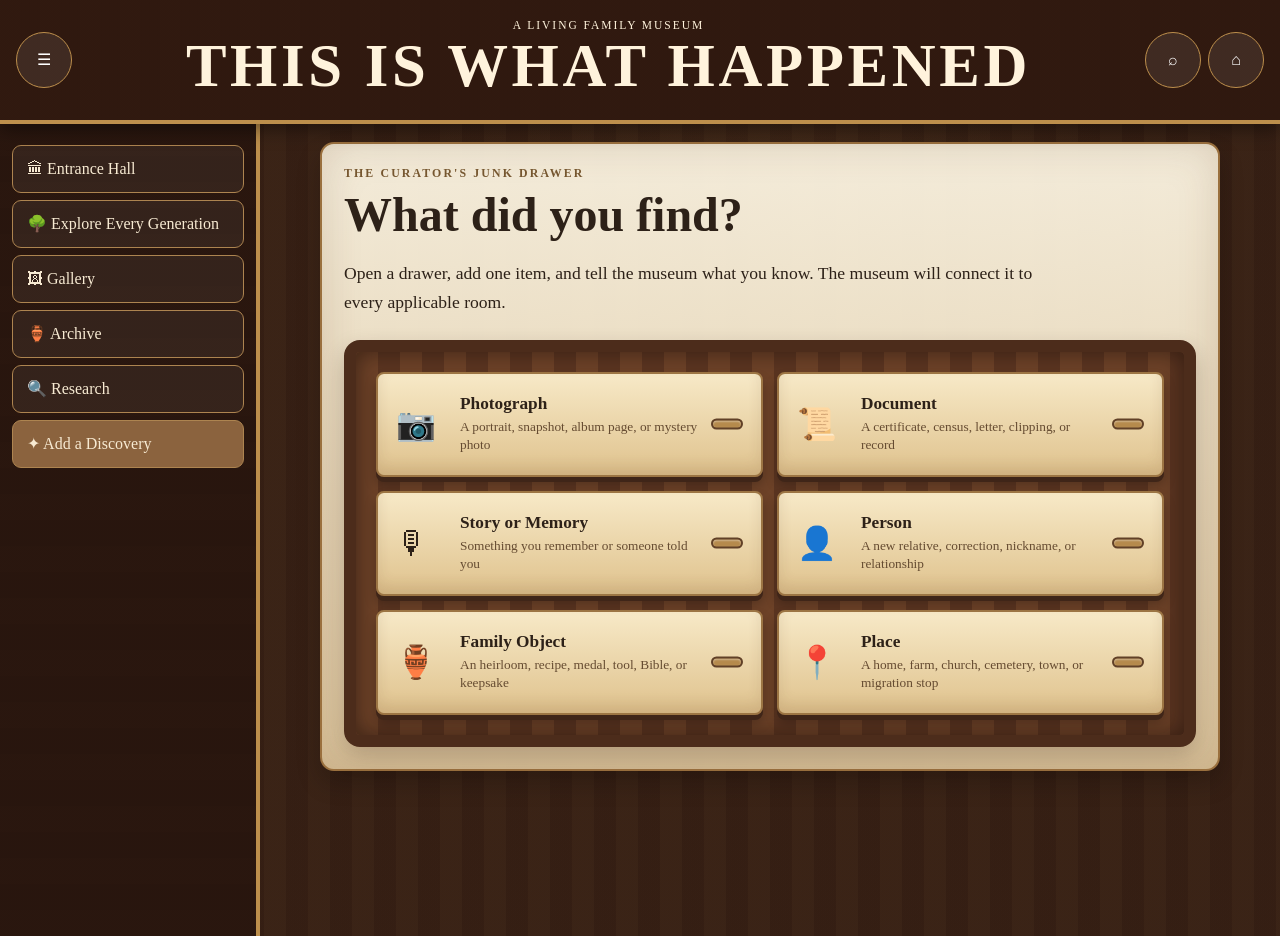
==== commit 3e1ceb1a: "Add files via upload" ====
--- a/add-a-discovery.html
+++ b/add-a-discovery.html
@@ -1,6 +1,6 @@
 <!doctype html>
-<html lang="en"><head><meta charset="utf-8"><meta name="viewport" content="width=device-width,initial-scale=1,viewport-fit=cover"><meta name="theme-color" content="#28170f"><title>Add a Discovery — This Is What Happened</title><link rel="stylesheet" href="museum-v33.css?v=33"></head>
-<body><div class="app"><header><button id="menuBtn" class="icon" aria-label="Open menu">☰</button><div><p class="kicker">A Living Family Museum</p><h1>This Is What Happened</h1></div><div class="head-actions"><a class="icon" href="search.html" aria-label="Search">⌕</a><a class="icon" href="index.html" aria-label="Home">⌂</a></div></header><div class="layout"><nav id="nav"><a class="nav" href="index.html">🏛 Entrance Hall</a><a class="nav" href="family-tree.html">🌳 Explore Every Generation</a><a class="nav" href="gallery.html">🖼 Gallery</a><a class="nav" href="archive.html">🏺 Archive</a><a class="nav" href="research.html">🔍 Research</a><a class="nav active" href="add-a-discovery.html">✦ Add a Discovery</a></nav><main><section class="room active"><article class="panel discovery-panel"><p class="eyebrow">The Curator's Junk Drawer</p><h2>What did you find?</h2><p class="lead drawer-intro">Open a drawer, drop in one item, and tell the museum what you know. It does not need to be organized first.</p>
+<html lang="en"><head><meta charset="utf-8"><meta name="viewport" content="width=device-width,initial-scale=1,viewport-fit=cover"><meta name="theme-color" content="#28170f"><title>Add a Discovery — This Is What Happened</title><link rel="stylesheet" href="museum-v42.css?v=42"></head>
+<body><div class="app"><header><button id="menuBtn" class="icon" aria-label="Open menu">☰</button><div><p class="kicker">A Living Family Museum</p><h1>This Is What Happened</h1></div><div class="head-actions"><a class="icon" href="search.html" aria-label="Search">⌕</a><a class="icon" href="index.html" aria-label="Home">⌂</a></div></header><div class="layout"><nav id="nav"><a class="nav" href="index.html">🏛 Entrance Hall</a><a class="nav" href="family-tree.html">🌳 Explore Every Generation</a><a class="nav" href="gallery.html">🖼 Gallery</a><a class="nav" href="archive.html">🏺 Archive</a><a class="nav" href="research.html">🔍 Research</a><a class="nav active" href="add-a-discovery.html">✦ Add a Discovery</a></nav><main><section class="room active"><article class="panel discovery-panel"><p class="eyebrow">The Curator's Junk Drawer</p><h2>What did you find?</h2><p class="lead drawer-intro">Open a drawer, add one item, and tell the museum what you know. The museum will connect it to every applicable room.</p>
 <div id="curatorDrawer" class="curator-drawer" aria-label="Choose a discovery type">
 <button type="button" class="drawer-handle" data-kind="Photo"><span class="drawer-icon">📷</span><span><strong>Photograph</strong><small>A portrait, snapshot, album page, or mystery photo</small></span></button>
 <button type="button" class="drawer-handle" data-kind="Document"><span class="drawer-icon">📜</span><span><strong>Document</strong><small>A certificate, census, letter, clipping, or record</small></span></button>
@@ -9,4 +9,16 @@
 <button type="button" class="drawer-handle" data-kind="Artifact"><span class="drawer-icon">🏺</span><span><strong>Family Object</strong><small>An heirloom, recipe, medal, tool, Bible, or keepsake</small></span></button>
 <button type="button" class="drawer-handle" data-kind="Place"><span class="drawer-icon">📍</span><span><strong>Place</strong><small>A home, farm, church, cemetery, town, or migration stop</small></span></button>
 </div>
-<form id="discoveryForm" class="drawer-form" hidden><input type="hidden" id="discoveryKind" name="kind"><div class="drawer-form-head"><button id="backToDrawer" class="drawer-back" type="button">← Back to the drawer</button><p class="eyebrow">Selected Drawer</p><h3 id="selectedDrawerTitle">Discovery</h3></div><label class="field">Who or what is this about?<input id="discoveryPerson" name="person" placeholder="A name, family, place, or ‘not sure’"></label><label class="field">Tell us what you know<textarea id="discoveryText" name="text" rows="6" placeholder="Say it exactly as you would tell a family member."></textarea></label><fieldset class="confidence-drawer"><legend>How do you know?</legend><label><input type="radio" name="confidence" value="Firsthand" required> I was there or know this firsthand</label><label><input type="radio" name="confidence" value="Document"> A document says this</label><label><input type="radio" name="confidence" value="Family memory"> Someone in the family told me</label><label><input type="radio" name="confidence" value="Not sure"> I am not sure yet</label></fieldset><button class="primary preserve-button" type="submit">Preserve This Discovery</button></form><div id="discoveryThanks" class="thanks discovery-thanks" hidden><h3>A new piece of the story has been preserved.</h3><p>This prototype keeps the entry on this device while the shared contributor system is being connected.</p><button id="addAnother" class="secondary" type="button">Open the junk drawer again</button></div></article></section></main></div></div><script src="museum-v33.js?v=33"></script></body></html>
+<form id="discoveryForm" class="drawer-form" hidden>
+<input type="hidden" id="discoveryKind" name="kind">
+<div class="drawer-form-head"><button id="backToDrawer" class="drawer-back" type="button">← Back to the drawer</button><p class="eyebrow">Selected Drawer</p><h3 id="selectedDrawerTitle">Discovery</h3></div>
+<label class="field">Title or short description<input id="discoveryTitle" name="title" required placeholder="Example: Thomas at the family farm"></label>
+<label class="field">Upload the item<input id="discoveryFile" name="file" type="file" accept="image/*,.pdf,.txt,.doc,.docx"></label>
+<fieldset class="family-selector"><legend>Which family line or lines?</legend><label><input type="checkbox" name="families" value="Blackwell"> Blackwell</label><label><input type="checkbox" name="families" value="Zahner"> Zahner</label><label><input type="checkbox" name="families" value="Downing"> Downing</label><label><input type="checkbox" name="families" value="Barrett"> Barrett</label></fieldset>
+<label class="field">Who is connected to it?<input id="discoveryPerson" name="person" placeholder="Names, separated by commas, or ‘not sure’"></label>
+<div class="field-pair"><label class="field">When?<input id="discoveryDate" name="date" placeholder="Exact or approximate date"></label><label class="field">Where?<input id="discoveryPlace" name="place" placeholder="Town, county, state, country, or home"></label></div>
+<label class="field">Tell us what you know<textarea id="discoveryText" name="text" rows="6" required placeholder="Say it exactly as you would tell a family member."></textarea></label>
+<fieldset class="confidence-drawer"><legend>How do you know?</legend><label><input type="radio" name="confidence" value="Firsthand" required> I was there or know this firsthand</label><label><input type="radio" name="confidence" value="Document"> A document says this</label><label><input type="radio" name="confidence" value="Family memory"> Someone in the family told me</label><label><input type="radio" name="confidence" value="Not sure"> I am not sure yet</label></fieldset>
+<button class="primary preserve-button" type="submit">Preserve This Discovery</button><p class="storage-note">This release demonstrates one-entry, multiple-display behavior on this device. Shared family contributions across devices will require the future connected museum database.</p></form>
+<div id="discoveryThanks" class="thanks discovery-thanks" hidden><h3>A new piece of the story has been preserved.</h3><p id="discoveryPlacementSummary">It has been connected to the applicable museum rooms on this device.</p><div class="thanks-links"><a href="gallery.html">Open Gallery</a><a href="archive.html">Open Archive</a><a href="research.html">Open Research</a></div><button id="addAnother" class="secondary" type="button">Open the junk drawer again</button></div>
+</article></section></main></div></div><script src="museum-v42.js?v=42"></script></body></html>
--- a/museum-v42.css
+++ b/museum-v42.css
@@ -0,0 +1,729 @@
+:root{--ink:#2d2118;--deep:#28170f;--wood:#5a3622;--wood2:#3a2115;--paper:#f0dfbb;--paper2:#fff8ea;--gold:#bd8f4c;--gold2:#8a6135;--green:#4f6948;--muted:#765b3b}
+*{box-sizing:border-box}html{scroll-behavior:smooth}body{margin:0;min-height:100vh;color:var(--ink);font-family:Georgia,"Times New Roman",serif;background:linear-gradient(145deg,#160e0a,#332016 50%,#160e0a)}
+button,input{font:inherit}.app{max-width:1500px;margin:auto;min-height:100vh;background:rgba(240,223,187,.98);box-shadow:0 0 50px #000}
+header{position:sticky;top:0;z-index:50;display:grid;grid-template-columns:auto 1fr auto;align-items:center;gap:10px;padding:14px 16px;color:#fff3dc;background:linear-gradient(90deg,var(--wood2),var(--wood),var(--wood2));border-bottom:4px solid var(--gold)}
+header h1{margin:0;text-align:center;font-size:clamp(1.55rem,5vw,3.8rem);letter-spacing:.06em;text-transform:uppercase}.kicker{margin:0;text-align:center;font-size:.72rem;letter-spacing:.17em;text-transform:uppercase}
+.icon{width:44px;height:44px;border-radius:50%;border:1px solid var(--gold);background:rgba(255,255,255,.08);color:white;cursor:pointer}.head-actions{display:flex;gap:7px}
+.layout{display:grid;grid-template-columns:260px 1fr;min-height:calc(100vh - 88px)}nav{padding:14px 12px;background:linear-gradient(#54311e,#291810);border-right:4px solid var(--gold)}
+.nav{width:100%;margin:5px 0;padding:11px 12px;text-align:left;color:#f7ead2;border:1px solid #ad8450;border-radius:9px;background:rgba(255,255,255,.055);cursor:pointer}.nav:hover,.nav.active{background:#8b633e}
+main{padding:18px;min-width:0}.room{display:none}.room.active{display:block;animation:fade .2s ease}@keyframes fade{from{opacity:.2;transform:translateY(5px)}to{opacity:1;transform:none}}
+.panel{padding:22px;border:1px solid #ad8757;border-radius:14px;background:linear-gradient(rgba(255,251,239,.95),rgba(235,214,173,.94));box-shadow:inset 0 0 28px rgba(90,55,28,.13),0 8px 20px rgba(60,34,18,.15)}
+.panel h2{margin:.1rem 0 1rem;font-size:clamp(1.8rem,4vw,3rem)}.lead{font-size:1.1rem;line-height:1.66}.eyebrow{margin:0 0 .35rem;color:#765730;font-size:.74rem;letter-spacing:.18em;text-transform:uppercase;font-weight:bold}
+.hero{display:grid;grid-template-columns:1.05fr .95fr;gap:18px}.btnrow{display:flex;flex-wrap:wrap;gap:10px;margin-top:18px}.primary,.secondary{padding:11px 15px;border-radius:999px;cursor:pointer}.primary{background:#6d452b;color:white;border:1px solid #5b3924}.secondary{background:#efe0c3;color:#392519;border:1px solid #8d673d}
+.cards,.people,.relations,.timeline-grid{display:grid;grid-template-columns:repeat(2,1fr);gap:12px}.card,.person-card,.relation-card{padding:15px;border:1px solid #b08a58;border-radius:11px;background:#f5e7c8;box-shadow:0 5px 12px rgba(63,39,22,.1)}button.card,button.person-card{cursor:pointer;color:var(--ink);text-align:left}button.card:hover,button.person-card:hover{transform:translateY(-2px)}
+.stats{display:grid;grid-template-columns:repeat(4,1fr);gap:12px;margin:18px 0}.stats div{padding:14px;text-align:center;border:1px solid #b38b56;border-radius:9px;background:#efdfbf}.stats strong{display:block;font-size:1.85rem}
+.tree-stage{position:relative;min-height:620px;display:grid;place-items:center;overflow:hidden}.tree{position:relative;width:min(82vw,560px);aspect-ratio:1;border:11px solid #4a2a1a;border-radius:50%;background:repeating-radial-gradient(circle at center,#9c5c32 0 8%,#c68d56 8.5% 12%,#8b4f2c 12.5% 17%,#b77742 17.5% 23%,#784226 23.5% 29%,#aa683a 29.5% 36%,#6e3b23 36.5% 43%,#985830 43.5% 50%);box-shadow:inset 0 0 35px rgba(35,19,11,.5),0 14px 28px rgba(0,0,0,.25)}
+.tree-center{position:absolute;inset:34%;display:grid;place-items:center;text-align:center;border:3px solid #d5aa6d;border-radius:50%;background:#5f3824;color:#fffaf0;font-weight:bold;cursor:pointer}.branch{position:absolute;padding:7px 11px;border-radius:999px;background:rgba(247,228,188,.93);font-weight:bold;border:1px solid #9d7545;cursor:pointer}.north{top:6%;left:50%;transform:translateX(-50%)}.east{right:2%;top:48%}.south{bottom:6%;left:50%;transform:translateX(-50%)}.west{left:2%;top:48%}
+.wing-intro{display:flex;justify-content:space-between;gap:14px;align-items:center;margin-bottom:18px}.badge{display:inline-block;padding:4px 8px;border-radius:999px;background:#ead6ac;border:1px solid #a57d49;font-size:.8rem}.dates{color:var(--muted)}.person-card h3{margin:.2rem 0 .4rem}.person-card small{display:block;color:#6c5336}
+.person-head{display:grid;grid-template-columns:170px 1fr;gap:18px;align-items:center}.portrait{height:190px;display:grid;place-items:center;text-align:center;border:8px solid #5a3925;background:#e7d2a8;box-shadow:inset 0 0 0 3px #b88a49;color:#735436}.section-title{margin-top:28px;padding-bottom:7px;border-bottom:2px solid var(--gold)}.chapter{margin:18px 0;padding-left:16px;border-left:5px solid var(--gold)}.install{padding:15px;border:2px dashed #b28a58;border-radius:9px;background:rgba(255,255,255,.3)}
+.search-overlay{position:fixed;inset:0;z-index:70;display:none;place-items:start center;padding:86px 14px 20px;background:rgba(22,13,8,.76)}.search-overlay.open{display:grid}.search-box{width:min(760px,100%);max-height:80vh;overflow:auto;padding:18px;border:2px solid var(--gold);border-radius:14px;background:#f4e6c7}.search-head{display:flex;justify-content:space-between;align-items:center}.close{border:0;background:transparent;font-size:2rem;cursor:pointer}#searchInput{width:100%;padding:13px 14px;border:1px solid #9b7447;border-radius:999px;background:#fffaf0}.results{display:grid;gap:8px;margin-top:14px}.result{display:flex;justify-content:space-between;gap:12px;padding:12px 14px;text-align:left;border:1px solid #b18a58;border-radius:9px;background:#fff6e2;cursor:pointer}
+footer{padding:13px;text-align:center;color:#e9d9ba;background:#332014;border-top:3px solid var(--gold)}
+@media(max-width:960px){.layout{grid-template-columns:1fr}nav{position:fixed;inset:76px auto 0 0;z-index:60;width:min(84vw,325px);transform:translateX(-105%);transition:.25s ease}nav.open{transform:translateX(0)}.hero{grid-template-columns:1fr}}
+@media(max-width:720px){main{padding:12px}.cards,.people,.relations,.timeline-grid,.stats,.person-head{grid-template-columns:1fr}header h1{font-size:1.45rem}header .kicker{display:none}.tree-stage{min-height:410px}.portrait{height:220px}.wing-intro{align-items:flex-start;flex-direction:column}}
+
+.thomas-hero{display:grid;grid-template-columns:minmax(220px,340px) 1fr;gap:22px;align-items:start}.thomas-portrait{width:100%;border:9px solid #5a3925;background:#e7d2a8;box-shadow:inset 0 0 0 3px #b88a49,0 10px 22px rgba(60,34,18,.18)}.thomas-portrait img{display:block;width:100%;height:auto}.legend-banner{margin:18px 0;padding:15px 18px;border-radius:10px;background:linear-gradient(135deg,#4b2f20,#6a4027);color:#fff3dc;border:1px solid #c89b59}.status-grid{display:grid;grid-template-columns:repeat(3,1fr);gap:10px;margin:14px 0}.status-box{padding:12px;border-radius:9px;border:1px solid #b18a58;background:#fff4dc}.status-box strong{display:block;margin-bottom:4px}.status-verified{border-left:5px solid #4f6948}.status-family{border-left:5px solid #b78a48}.status-unresolved{border-left:5px solid #7c4036}.evidence-gallery{display:grid;grid-template-columns:repeat(2,1fr);gap:14px}.evidence-item{overflow:hidden;border:1px solid #aa8352;border-radius:10px;background:#f7ead0;box-shadow:0 6px 14px rgba(60,34,18,.12)}.evidence-item img{display:block;width:100%;height:260px;object-fit:cover;background:#ddd}.evidence-item .caption{padding:12px}.evidence-item .caption h4{margin:.1rem 0 .45rem}.legend-card{margin:16px 0;padding:16px;border:1px solid #ad8755;border-radius:10px;background:#f4e6c8}.legend-card h3{margin-top:0}.quote-panel{margin:14px 0;padding:16px 18px;border-left:5px solid #8a6135;background:#efe0bf;font-style:italic}.contrast{display:grid;grid-template-columns:1fr auto 1fr;gap:12px;align-items:center;margin:18px 0}.contrast .side{padding:16px;border:1px solid #b18a58;border-radius:10px;background:#fff4dc}.contrast .arrow{font-size:2rem;color:#8a6135}.archive-tag{display:inline-block;padding:5px 9px;border-radius:999px;background:#ead6ac;border:1px solid #a57d49;font-size:.82rem}@media(max-width:760px){.thomas-hero,.status-grid,.evidence-gallery,.contrast{grid-template-columns:1fr}.contrast .arrow{text-align:center;transform:rotate(90deg)}.evidence-item img{height:auto;max-height:420px;object-fit:contain}}
+
+
+/* Hybrid Museum Design: atmosphere of the original concept + working museum functions */
+body {
+  background:
+    radial-gradient(circle at 20% 10%, rgba(255,255,255,.04), transparent 24%),
+    linear-gradient(145deg,#100906,#24150f 45%,#0e0805);
+}
+.app {
+  background:
+    linear-gradient(rgba(28,15,9,.16),rgba(28,15,9,.16)),
+    repeating-linear-gradient(90deg,#4b2e1d 0 22px,#432719 22px 44px);
+}
+header {
+  background:
+    linear-gradient(rgba(45,23,14,.92),rgba(45,23,14,.92)),
+    repeating-linear-gradient(90deg,#5a3521 0 20px,#4a2a1a 20px 40px);
+  box-shadow:0 5px 18px rgba(0,0,0,.45);
+}
+nav {
+  background:
+    linear-gradient(rgba(38,20,13,.9),rgba(38,20,13,.9)),
+    repeating-linear-gradient(0deg,#4b2d1c 0 26px,#3d2417 26px 52px);
+}
+main {
+  background:
+    linear-gradient(rgba(18,10,7,.18),rgba(18,10,7,.18)),
+    radial-gradient(circle at 50% 0%,rgba(189,143,76,.08),transparent 35%);
+}
+.panel {
+  background:
+    linear-gradient(rgba(255,248,230,.94),rgba(230,207,165,.94)),
+    repeating-linear-gradient(0deg,transparent 0 29px,rgba(83,51,27,.035) 30px);
+  border:2px solid #9a703e;
+  box-shadow:
+    inset 0 0 40px rgba(106,65,33,.18),
+    0 12px 24px rgba(0,0,0,.2);
+}
+.museum-concept {
+  position:relative;
+  min-height:640px;
+  border:2px solid #8f6638;
+  border-radius:18px;
+  overflow:hidden;
+  background-image:url("../images/museum-image-01.jpg");
+  background-size:cover;
+  background-position:center;
+  box-shadow:0 16px 35px rgba(0,0,0,.38), inset 0 0 0 1px rgba(255,255,255,.12);
+}
+.museum-concept::after {
+  content:"";
+  position:absolute;inset:0;
+  background:linear-gradient(90deg,rgba(0,0,0,.18),transparent 25%,transparent 73%,rgba(0,0,0,.14));
+  pointer-events:none;
+}
+.hotspot {
+  position:absolute;z-index:3;
+  border:2px solid rgba(229,193,126,.68);
+  background:rgba(73,40,24,.16);
+  color:transparent;
+  cursor:pointer;
+  border-radius:18px;
+  transition:.2s ease;
+}
+.hotspot:hover,.hotspot:focus {
+  background:rgba(193,140,69,.25);
+  box-shadow:0 0 0 4px rgba(229,193,126,.18);
+}
+.hotspot-redwood {left:23%;top:2%;width:47%;height:74%}
+.hotspot-blackwell {left:28%;top:7%;width:17%;height:18%}
+.hotspot-zahner {left:54%;top:10%;width:18%;height:19%}
+.hotspot-downing {left:35%;top:53%;width:23%;height:21%}
+.hotspot-barrett {left:22%;top:25%;width:18%;height:28%}
+.hotspot-thomas {right:2%;top:25%;width:13%;height:12%}
+.hotspot-migration {right:2%;top:18%;width:13%;height:10%}
+.hotspot-gallery {right:2%;top:36%;width:13%;height:13%}
+.hotspot-timeline {right:2%;top:57%;width:13%;height:10%}
+.hotspot-research {right:2%;top:67%;width:13%;height:11%}
+.hotspot-archive {right:2%;top:78%;width:13%;height:11%}
+.mobile-museum-menu {display:none!important;}
+.mobile-museum-menu button {
+  padding:16px;
+  border:1px solid #9c7241;
+  border-radius:12px;
+  color:#2d2118;
+  background:
+    linear-gradient(rgba(255,248,230,.94),rgba(231,211,170,.94)),
+    radial-gradient(circle at 30% 20%,rgba(255,255,255,.5),transparent 30%);
+  box-shadow:0 5px 12px rgba(0,0,0,.12);
+}
+.room-title-ribbon {
+  display:inline-block;
+  margin-bottom:10px;
+  padding:7px 12px;
+  border-radius:999px;
+  color:#f7e9cd;
+  background:linear-gradient(135deg,#4a2a1a,#6e4328);
+  border:1px solid #b78a48;
+}
+.person-card,.card,.relation-card {
+  background:
+    linear-gradient(rgba(255,247,226,.96),rgba(235,214,174,.96)),
+    repeating-linear-gradient(0deg,transparent 0 27px,rgba(70,42,22,.03) 28px);
+}
+.tree {
+  box-shadow:
+    inset 0 0 42px rgba(32,17,10,.55),
+    0 14px 28px rgba(0,0,0,.32),
+    0 0 0 12px rgba(89,53,32,.15);
+}
+@media(max-width:900px) {
+  .museum-concept {min-height:0;aspect-ratio:1125/657;background-size:cover}
+}
+@media(max-width:720px) {
+  .museum-concept {
+    aspect-ratio:1125/657;
+    border-radius:12px;
+  }
+  .museum-concept .hotspot {display:block}
+  .mobile-museum-menu {display:none}
+  .panel {padding:18px}
+}
+
+
+.concept-cover{
+  position:absolute;z-index:4;bottom:2.5%;
+  display:grid;place-items:center;
+  min-width:15%;height:12%;
+  padding:6px 10px;
+  border:2px solid rgba(219,178,102,.72);
+  border-radius:18px;
+  color:#f4dfb8;
+  background:
+    linear-gradient(rgba(74,40,24,.96),rgba(45,24,15,.97)),
+    repeating-linear-gradient(90deg,#55321f 0 15px,#47291a 15px 30px);
+  box-shadow:0 6px 15px rgba(0,0,0,.4),inset 0 0 12px rgba(255,214,135,.08);
+  font-weight:bold;
+  text-align:center;
+}
+.concept-cover-left{left:5.5%}
+.concept-cover-right{right:4.5%;cursor:pointer}
+.concept-instruction{
+  margin:14px auto 0;
+  padding:10px 16px;
+  max-width:620px;
+  text-align:center;
+  font-style:italic;
+  border-top:1px solid #ad8757;
+  border-bottom:1px solid #ad8757;
+}
+@media(max-width:720px){
+  .concept-cover{font-size:.75rem;min-width:18%;height:13%;border-radius:12px}
+  .concept-cover-left{left:5%}
+  .concept-cover-right{right:4%}
+  .hotspot-thomas,.hotspot-gallery,.hotspot-timeline,.hotspot-research,.hotspot-archive{
+    min-width:44px;
+  }
+}
+
+
+.collection-intro{margin-bottom:18px}
+.collection-grid{display:grid;grid-template-columns:repeat(2,1fr);gap:14px}
+.collection-piece{
+  overflow:hidden;border:1px solid #aa8352;border-radius:11px;background:#f7ead0;
+  box-shadow:0 6px 14px rgba(60,34,18,.12)
+}
+.collection-piece img{display:block;width:100%;height:280px;object-fit:cover;background:#ddd}
+.collection-piece.document img{object-fit:contain;background:#19130f}
+.collection-piece .label{padding:13px}
+.collection-piece h3{margin:.1rem 0 .4rem}
+.collection-link{
+  display:inline-block;margin-top:8px;padding:7px 11px;border-radius:999px;
+  border:1px solid #8c673d;background:#6e472d;color:#fff;text-decoration:none;cursor:pointer
+}
+.archive-shelf{display:grid;grid-template-columns:repeat(2,1fr);gap:14px}
+.archive-file{
+  padding:16px;border:1px solid #9e7545;border-radius:10px;
+  background:linear-gradient(135deg,#f7ead0,#e5cfa5);box-shadow:0 5px 12px rgba(60,34,18,.12)
+}
+.archive-file h3{margin:.1rem 0 .5rem}
+.archive-id{font-size:.8rem;letter-spacing:.08em;text-transform:uppercase;color:#795a34}
+.migration-board{
+  position:relative;min-height:520px;overflow:hidden;border:2px solid #8f6638;border-radius:14px;
+  background:
+    linear-gradient(rgba(244,225,187,.88),rgba(229,203,157,.88)),
+    repeating-linear-gradient(0deg,transparent 0 39px,rgba(92,59,31,.08) 40px),
+    repeating-linear-gradient(90deg,transparent 0 39px,rgba(92,59,31,.08) 40px);
+  box-shadow:inset 0 0 35px rgba(82,48,25,.18)
+}
+.migration-title{position:absolute;left:4%;top:4%;font-size:1.15rem;font-weight:bold;color:#62411f}
+.route-line{
+  position:absolute;left:15%;top:52%;width:65%;height:5px;background:#8a4e2b;
+  transform:rotate(-9deg);transform-origin:left center;border-radius:999px;
+  box-shadow:0 0 0 2px rgba(255,248,227,.75)
+}
+.route-line::after{
+  content:"";position:absolute;right:-2px;top:-6px;border-left:15px solid #8a4e2b;
+  border-top:8px solid transparent;border-bottom:8px solid transparent
+}
+.map-stop{
+  position:absolute;width:min(240px,38%);padding:12px;border:1px solid #9e7545;border-radius:10px;
+  background:rgba(255,247,225,.95);box-shadow:0 7px 15px rgba(59,35,19,.16)
+}
+.map-stop h3{margin:.1rem 0 .35rem}
+.map-stop p{margin:.2rem 0}
+.stop-origin{left:6%;top:58%}
+.stop-home{left:38%;top:36%}
+.stop-later{right:5%;top:18%}
+.map-person{
+  display:inline-block;margin:4px 4px 0 0;padding:4px 8px;border-radius:999px;
+  background:#ead6ac;border:1px solid #a57d49;font-size:.78rem
+}
+.migration-key{display:flex;flex-wrap:wrap;gap:8px;margin-top:14px}
+.migration-key span{padding:6px 9px;border-radius:999px;background:#efe0bf;border:1px solid #a9814e}
+@media(max-width:760px){
+  .collection-grid,.archive-shelf{grid-template-columns:1fr}
+  .collection-piece img{height:auto;max-height:430px;object-fit:contain}
+  .migration-board{min-height:700px}
+  .route-line{left:18%;top:55%;width:70%;transform:rotate(-58deg)}
+  .stop-origin{left:5%;top:68%;width:70%}
+  .stop-home{left:25%;top:39%;width:70%}
+  .stop-later{right:5%;top:8%;width:70%}
+}
+
+
+/* Entrance hall redesign */
+.entrance-board{
+  position:relative;
+  display:grid;
+  grid-template-columns:minmax(0,1fr) 190px;
+  gap:0;
+  overflow:hidden;
+  border:2px solid #8e6436;
+  border-radius:18px;
+  background:
+    linear-gradient(rgba(40,22,14,.18),rgba(40,22,14,.18)),
+    repeating-linear-gradient(90deg,#4a2b1b 0 22px,#3d2417 22px 44px);
+  box-shadow:0 16px 35px rgba(0,0,0,.3),inset 0 0 0 1px rgba(255,255,255,.08);
+}
+.entrance-art{
+  min-height:520px;
+  background-image:url("../images/museum-image-01.jpg");
+  background-size:cover;
+  background-position:center;
+  border-right:2px solid #9e7545;
+}
+.entrance-tabs{
+  display:flex;
+  flex-direction:column;
+  gap:8px;
+  padding:18px 12px;
+  background:linear-gradient(rgba(34,18,12,.96),rgba(24,13,9,.98));
+}
+.museum-tab{
+  width:100%;
+  min-height:64px;
+  padding:9px 8px;
+  color:#f5e5c4;
+  border:1px solid #9f7441;
+  border-radius:8px 16px 16px 8px;
+  background:
+    linear-gradient(135deg,#3f291c,#5e3b25 55%,#2d1b12);
+  box-shadow:inset 0 0 12px rgba(255,217,146,.06),0 4px 9px rgba(0,0,0,.25);
+  text-align:center;
+  cursor:pointer;
+  letter-spacing:.02em;
+}
+.museum-tab:hover,.museum-tab:focus{
+  background:linear-gradient(135deg,#5e3b25,#7a4d2e 55%,#3a2215);
+  transform:translateX(-3px);
+}
+.museum-tab strong{display:block;font-size:1rem}
+.museum-tab small{display:block;margin-top:3px;color:#d7bf93;font-size:.72rem}
+.pinned-note{
+  position:absolute;
+  left:5%;
+  bottom:5%;
+  width:min(310px,48%);
+  padding:18px 16px 15px;
+  color:#4a321f;
+  background:
+    linear-gradient(rgba(255,248,224,.96),rgba(231,211,169,.96)),
+    repeating-linear-gradient(0deg,transparent 0 24px,rgba(86,55,30,.05) 25px);
+  border:1px solid #9b7344;
+  box-shadow:0 8px 17px rgba(0,0,0,.24);
+  transform:rotate(-1.4deg);
+  font-style:italic;
+  line-height:1.35;
+  z-index:3;
+}
+.pinned-note::before,.pinned-note::after{
+  content:"";
+  position:absolute;
+  top:-8px;
+  width:13px;height:13px;border-radius:50%;
+  background:radial-gradient(circle at 35% 35%,#e8c66f 0 25%,#9b6a2f 35% 70%,#5f3d1e 75%);
+  box-shadow:0 2px 4px rgba(0,0,0,.35);
+}
+.pinned-note::before{left:20%}
+.pinned-note::after{right:20%}
+.pinned-note p{margin:0;font-size:.98rem}
+.pinned-note cite{display:block;margin-top:8px;font-size:.78rem;text-align:right}
+
+/* Four-line migration map */
+.family-map{
+  position:relative;
+  min-height:650px;
+  overflow:hidden;
+  border:2px solid #8f6638;
+  border-radius:14px;
+  background:
+    linear-gradient(rgba(242,224,187,.92),rgba(225,199,151,.92)),
+    radial-gradient(circle at 22% 78%,rgba(103,74,41,.09),transparent 18%),
+    radial-gradient(circle at 78% 24%,rgba(103,74,41,.09),transparent 18%),
+    repeating-linear-gradient(0deg,transparent 0 44px,rgba(91,58,31,.07) 45px),
+    repeating-linear-gradient(90deg,transparent 0 44px,rgba(91,58,31,.07) 45px);
+  box-shadow:inset 0 0 35px rgba(82,48,25,.18)
+}
+.route{
+  position:absolute;
+  left:12%;
+  width:72%;
+  height:6px;
+  border-radius:999px;
+  transform-origin:left center;
+  box-shadow:0 0 0 2px rgba(255,248,227,.72)
+}
+.route::after{
+  content:"";
+  position:absolute;
+  right:-2px;top:-6px;
+  border-left:15px solid currentColor;
+  border-top:9px solid transparent;
+  border-bottom:9px solid transparent
+}
+.route.blackwell{top:25%;transform:rotate(7deg);background:#385d3d;color:#385d3d}
+.route.zahner{top:40%;transform:rotate(-8deg);background:#346b8a;color:#346b8a}
+.route.downing{top:57%;transform:rotate(5deg);background:#9a6a23;color:#9a6a23}
+.route.barrett{top:72%;transform:rotate(-6deg);background:#7c4036;color:#7c4036}
+.route-card{
+  position:absolute;
+  width:min(250px,40%);
+  padding:12px 13px;
+  border:1px solid #987041;
+  border-radius:10px;
+  background:rgba(255,247,225,.96);
+  box-shadow:0 7px 15px rgba(59,35,19,.16)
+}
+.route-card h3{margin:.1rem 0 .4rem}
+.route-card p{margin:.25rem 0}
+.route-card.blackwell{left:5%;top:11%}
+.route-card.zahner{right:5%;top:29%}
+.route-card.downing{left:8%;top:48%}
+.route-card.barrett{right:7%;top:65%}
+.line-chip{
+  display:inline-block;
+  margin:5px 5px 0 0;
+  padding:4px 8px;
+  border-radius:999px;
+  font-size:.76rem;
+  border:1px solid rgba(0,0,0,.12)
+}
+.line-chip.blackwell{background:#dce8da;color:#2f5333}
+.line-chip.zahner{background:#d9e8ef;color:#285b73}
+.line-chip.downing{background:#efe2bf;color:#755018}
+.line-chip.barrett{background:#ead8d4;color:#6c352e}
+.map-legend{display:flex;flex-wrap:wrap;gap:8px;margin-top:14px}
+.map-legend span{padding:7px 10px;border-radius:999px;border:1px solid #a27b4a;background:#f3e4c5}
+@media(max-width:820px){
+  .entrance-board{grid-template-columns:1fr}
+  .entrance-art{
+    min-height:340px;
+    background-size:cover;
+    background-position:center;
+    border-right:0;
+    border-bottom:2px solid #9e7545
+  }
+  .entrance-tabs{
+    display:grid;
+    grid-template-columns:1fr 1fr;
+    gap:10px;
+    padding:14px
+  }
+  .museum-tab{
+    border-radius:10px;
+    min-height:78px;
+  }
+  .museum-tab:hover,.museum-tab:focus{transform:none}
+  .pinned-note{
+    left:6%;
+    bottom:auto;
+    top:18px;
+    width:min(280px,72%);
+    padding:14px 13px 12px
+  }
+  .pinned-note p{font-size:.88rem}
+}
+@media(max-width:620px){
+  .entrance-art{
+    min-height:285px;
+    background-size:cover;
+    background-position:48% center;
+  }
+  .entrance-tabs{grid-template-columns:1fr 1fr}
+  .museum-tab strong{font-size:.94rem}
+  .museum-tab small{font-size:.68rem}
+  .family-map{min-height:900px}
+  .route{left:18%;width:66%;transform:rotate(66deg)!important}
+  .route.blackwell{top:18%}
+  .route.zahner{top:33%}
+  .route.downing{top:49%}
+  .route.barrett{top:65%}
+  .route-card{width:72%}
+  .route-card.blackwell{left:5%;top:5%}
+  .route-card.zahner{right:5%;top:26%}
+  .route-card.downing{left:5%;top:48%}
+  .route-card.barrett{right:5%;top:70%}
+}
+
+
+/* Family Tree: four trunk sections opening connected family maps */
+.family-tree-intro{max-width:820px}
+.family-trunk-selector{
+  position:relative;
+  width:min(760px,100%);
+  aspect-ratio:1;
+  margin:20px auto 26px;
+  overflow:hidden;
+  border:2px solid #956b3b;
+  border-radius:20px;
+  background:#fff;
+  box-shadow:0 14px 28px rgba(0,0,0,.22),inset 0 0 25px rgba(74,43,23,.12)
+}
+.family-trunk-selector img{
+  display:block;width:100%;height:100%;object-fit:contain;background:#fff
+}
+.trunk-section{
+  position:absolute;z-index:4;
+  display:grid;place-items:center;
+  min-width:118px;
+  padding:10px 15px;
+  border:2px solid #8c6337;
+  border-radius:999px;
+  color:#3a2619;
+  background:rgba(255,244,213,.96);
+  box-shadow:0 5px 12px rgba(0,0,0,.2);
+  font-weight:bold;cursor:pointer
+}
+.trunk-section:hover,.trunk-section:focus{background:#f3dca6}
+.trunk-blackwell{top:10%;left:50%;transform:translateX(-50%)}
+.trunk-zahner{right:4%;top:49%;transform:translateY(-50%)}
+.trunk-downing{bottom:8%;left:50%;transform:translateX(-50%)}
+.trunk-barrett{left:4%;top:49%;transform:translateY(-50%)}
+.trunk-center{
+  position:absolute;z-index:3;left:50%;top:50%;
+  transform:translate(-50%,-50%);
+  width:24%;aspect-ratio:1;
+  display:grid;place-items:center;
+  padding:8px;border-radius:50%;
+  text-align:center;color:#fff7e6;
+  background:rgba(72,42,25,.93);
+  border:3px solid #c99c59;
+  box-shadow:0 5px 12px rgba(0,0,0,.25);
+  font-weight:bold;line-height:1.15
+}
+.family-map-display{
+  margin-top:22px;padding:18px;
+  border:2px solid #9a703e;border-radius:15px;
+  background:
+    linear-gradient(rgba(255,249,231,.96),rgba(231,209,166,.96)),
+    repeating-linear-gradient(0deg,transparent 0 31px,rgba(82,51,28,.035) 32px);
+  box-shadow:inset 0 0 28px rgba(78,46,24,.12)
+}
+.map-placeholder{text-align:center;padding:30px 12px;color:#6d5235}
+.family-map-heading{
+  display:flex;justify-content:space-between;align-items:flex-start;
+  gap:12px;margin-bottom:16px
+}
+.family-map-heading h3{margin:.1rem 0}
+.family-map-chain{
+  display:flex;align-items:center;gap:9px;
+  overflow-x:auto;padding:16px 5px 22px;
+  -webkit-overflow-scrolling:touch
+}
+.family-node{
+  flex:0 0 190px;
+  padding:14px 12px;
+  border:1px solid #9d7444;border-radius:10px;
+  text-align:center;
+  background:#fff4d9;
+  box-shadow:0 5px 11px rgba(63,38,20,.13)
+}
+.family-node.current{
+  color:#fff6e6;background:#5d3925;border-color:#c3995c
+}
+.family-node h4{margin:.15rem 0 .38rem;font-size:1.02rem}
+.family-node p{margin:.15rem 0;color:#735735;font-size:.87rem}
+.family-node.current p{color:#ead6b4}
+.family-connector{
+  flex:0 0 34px;height:3px;background:#8b643b;position:relative
+}
+.family-connector::after{
+  content:"";position:absolute;right:-1px;top:-4px;
+  border-left:8px solid #8b643b;
+  border-top:5px solid transparent;border-bottom:5px solid transparent
+}
+.map-open-wing{
+  padding:9px 13px;border-radius:999px;
+  color:white;background:#6c452b;border:1px solid #50311f;cursor:pointer
+}
+.map-note{
+  margin-top:12px;padding:11px 13px;
+  border-left:5px solid #a47c47;background:#efe0bf
+}
+@media(max-width:650px){
+  .family-trunk-selector{border-radius:13px}
+  .trunk-section{min-width:88px;padding:8px 10px;font-size:.8rem}
+  .trunk-blackwell{top:8%}
+  .trunk-zahner{right:1%}
+  .trunk-downing{bottom:6%}
+  .trunk-barrett{left:1%}
+  .trunk-center{width:28%;font-size:.8rem}
+  .family-map-heading{display:block}
+  .map-open-wing{margin-top:9px}
+  .family-node{flex-basis:155px}
+}
+
+
+/* 2026-07-23 consolidated museum update */
+.discovery-nav,.discovery-tab{background:#7b3f24!important;color:#fff8e8!important}
+.live-counters{display:grid;grid-template-columns:repeat(4,1fr);gap:10px;margin:18px 0}
+.live-counters div{background:#f3e4bd;border:2px solid #9a6d37;border-radius:16px;padding:12px;text-align:center;box-shadow:0 5px 15px #2a15051f}
+.live-counters strong{display:block;font-size:1.6rem;color:#482414}.live-counters span{font-size:.82rem;text-transform:uppercase;letter-spacing:.09em}
+.entrance-migration{margin-top:18px;background:#efe0b8;border:2px solid #9a6d37;border-radius:20px;padding:16px}.map-heading h3{margin:.2rem 0 1rem}.antique-world-map{overflow:hidden;border-radius:18px;border:2px solid #73502f;background:#b68a52}.map-canvas{position:relative;aspect-ratio:960/704;overflow:hidden;background:#c9a66d}.map-canvas>img{display:block;width:100%;height:100%;object-fit:cover;filter:sepia(.16) saturate(.82) contrast(.96)}.map-routes{position:absolute;inset:0;width:100%;height:100%;pointer-events:none}.map-routes path{fill:none;stroke-linecap:round;stroke-linejoin:round;stroke-width:8;filter:drop-shadow(0 2px 1px rgba(48,27,15,.55))}.map-routes circle{stroke:#fff6d9;stroke-width:3;filter:drop-shadow(0 2px 2px rgba(48,27,15,.65))}.route-picker{display:flex;align-items:center;justify-content:center;gap:6px;padding:9px 8px;background:linear-gradient(#573824,#3c2418);border-top:1px solid #9e7343;white-space:nowrap}.family-route{display:inline-flex;align-items:center;justify-content:center;gap:5px;min-width:0;background:transparent;color:#f8e9c7;border:1px solid #b58a51;border-radius:4px;padding:5px 8px;font-size:.72rem;line-height:1;font-weight:800;letter-spacing:.035em;box-shadow:none}.family-route:hover,.family-route:focus{background:#f8e9c7;color:#3d2518}.family-route span{display:inline-block;flex:0 0 auto;width:9px;height:9px;border-radius:50%;margin:0;border:1px solid #fff4d3}.blackwell-route span{background:#24a8ff}.downing-route span{background:#35c86f}.barrett-route span{background:#ffbe24}.zahner-route span{background:#ff4d6d}.map-credit{margin:0;padding:5px 10px;background:#d8bf8c;color:#62482c;text-align:right;font-size:.58rem;letter-spacing:.02em}
+.reference-tree-wrap{position:relative;max-width:760px;margin:18px auto}.reference-tree{width:100%;display:block;border-radius:18px}.tree-hit{position:absolute;background:transparent;border:0;cursor:pointer}.tree-hit-blackwell{left:35%;top:1%;width:30%;height:31%}.tree-hit-zahner{right:2%;top:30%;width:34%;height:33%}.tree-hit-downing{left:34%;bottom:1%;width:34%;height:32%}.tree-hit-barrett{left:1%;top:31%;width:34%;height:33%}.tree-hit:focus{outline:5px solid #ffcf55;border-radius:20px}
+.discovery-panel{max-width:900px;margin:auto}.discovery-form fieldset{border:0;padding:0}.discovery-form legend{font-size:1.25rem;font-weight:800;margin-bottom:12px}.discovery-types{display:grid;grid-template-columns:repeat(3,1fr);gap:12px}.discovery-types input{position:absolute;opacity:0}.discovery-types span{display:flex;min-height:105px;flex-direction:column;align-items:center;justify-content:center;gap:8px;border:2px solid #9a6d37;border-radius:18px;background:#fff7df;font-size:2rem}.discovery-types b{font-size:1rem}.discovery-types input:checked+span{background:#704329;color:white;box-shadow:0 0 0 4px #d2a758}.big-field{display:block;font-weight:800;margin:18px 0}.big-field input,.big-field textarea{display:block;width:100%;margin-top:8px;padding:15px;border-radius:14px;border:2px solid #9a6d37;font:inherit;background:#fffdf5}.confidence-choice{display:grid;gap:10px;background:#f4e5bd;padding:16px;border-radius:16px}.confidence-choice span{font-weight:800}.save-discovery{width:100%;margin-top:20px;padding:18px;border:0;border-radius:16px;background:#704329;color:white;font-size:1.2rem;font-weight:900}.privacy-note{font-size:.85rem;opacity:.8}.discovery-thanks{padding:40px 20px;text-align:center;background:#f4e5bd;border-radius:20px}.museum-biography,.life-event{background:#fff7df;border:2px solid #9a6d37;border-radius:18px;padding:18px;margin:20px 0}.museum-biography p{font-size:1.1rem;line-height:1.75}.life-event{display:flex;gap:16px;align-items:center}.event-icon{font-size:2rem}.legacy-room{display:none!important}
+@media(max-width:640px){.live-counters{grid-template-columns:repeat(2,1fr)}.discovery-types{grid-template-columns:repeat(2,1fr)}.entrance-migration{padding:10px}.route-picker{gap:4px;padding:7px 5px}.family-route{font-size:.61rem;padding:5px 6px}.family-route span{width:7px;height:7px}.map-credit{font-size:.5rem}}
+
+/* Final entrance cleanup: replace the embedded screenshot counters and stray partial word with live museum totals */
+.entrance-art{position:relative}
+.entrance-art::after{
+  content:"";
+  position:absolute;
+  left:0;right:0;bottom:0;
+  height:29%;
+  background:linear-gradient(180deg,rgba(62,36,21,.05),rgba(54,31,18,.88) 28%,rgba(43,24,15,.98));
+  pointer-events:none;
+}
+.entrance-board>.live-counters{
+  position:absolute;
+  z-index:4;
+  left:18px;
+  bottom:18px;
+  width:calc(100% - 226px);
+  margin:0;
+  grid-template-columns:repeat(4,minmax(0,1fr));
+}
+.entrance-board>.live-counters div{
+  min-width:0;
+  background:linear-gradient(#f6e8c3,#dfc28d);
+  border:1px solid #8d6033;
+  border-radius:8px;
+  padding:10px 6px;
+  box-shadow:0 4px 12px rgba(0,0,0,.34),inset 0 0 12px rgba(255,255,255,.28);
+}
+.entrance-board>.live-counters strong{font-size:1.35rem}
+.entrance-board>.live-counters span{font-size:.68rem;letter-spacing:.06em}
+@media(max-width:820px){
+  .entrance-board>.live-counters{left:12px;right:12px;bottom:auto;top:245px;width:auto}
+  .entrance-art::after{height:31%}
+}
+@media(max-width:620px){
+  .entrance-board>.live-counters{top:215px;grid-template-columns:repeat(4,minmax(0,1fr));gap:5px}
+  .entrance-board>.live-counters div{padding:8px 3px}
+  .entrance-board>.live-counters strong{font-size:1.05rem}
+  .entrance-board>.live-counters span{font-size:.56rem}
+}
+/* Platform multi-page additions */
+a.nav,.museum-tab,.card,.person-card,.family-route{color:inherit;text-decoration:none;display:block}.head-actions a.icon{display:grid;place-items:center;text-decoration:none}.route-picker{display:flex;flex-wrap:wrap;gap:8px;justify-content:center}.family-route{width:auto}.gallery-grid{display:grid;grid-template-columns:repeat(auto-fit,minmax(220px,1fr));gap:16px}.gallery-grid figure{margin:0;background:#f3e5bd;border:1px solid #9a6a23;border-radius:14px;overflow:hidden}.gallery-grid img{width:100%;height:260px;object-fit:cover;display:block}.gallery-grid figcaption{padding:12px;color:#3a2418}.field{display:block;margin:18px 0;font-weight:700}.field input,.field textarea{display:block;width:100%;box-sizing:border-box;margin-top:8px;padding:14px;border:1px solid #9a6a23;border-radius:12px;font:inherit;background:#fffaf0}.primary{padding:14px 20px;border-radius:999px;border:1px solid #9a6a23;background:#6c4027;color:white;font:inherit;font-weight:700}.discovery-types{display:grid;grid-template-columns:repeat(2,minmax(0,1fr));gap:10px}.discovery-types label span{display:flex;gap:8px;align-items:center;padding:14px;border:1px solid #9a6a23;border-radius:12px;background:#fff8e7}.discovery-types input{position:absolute;opacity:0}.discovery-types input:checked+span{outline:3px solid #9a6a23}.thanks{padding:20px;border:2px solid #9a6a23;border-radius:14px;background:#fff4d6}
+
+/* Explore Every Generation room */
+.generation-room{text-align:center;overflow:hidden}.generation-room h2{margin-bottom:.35rem}.generation-invitation{margin:.2rem auto 1.2rem;font-size:clamp(1.1rem,3vw,1.45rem);font-style:italic;color:#65472c}.tree-exhibit{max-width:980px;margin:0 auto;padding:18px 18px 14px;border:2px solid #9a6d37;border-radius:18px;background:linear-gradient(145deg,#fff8e8,#ead6ab);box-shadow:inset 0 0 30px rgba(82,48,25,.12),0 10px 24px rgba(58,32,17,.16)}.reference-tree-wrap{position:relative;max-width:900px;margin:0 auto}.reference-tree{display:block;width:100%;height:auto;max-height:680px;object-fit:contain}.tree-hit{position:absolute;display:block;background:transparent;border:0;cursor:pointer}.tree-hit-blackwell{left:39%;top:1%;width:38%;height:46%}.tree-hit-zahner{right:1%;top:13%;width:35%;height:58%}.tree-hit-downing{left:38%;bottom:1%;width:39%;height:45%}.tree-hit-barrett{left:23%;top:16%;width:34%;height:57%}.tree-hit:hover,.tree-hit:focus-visible{outline:4px solid #e6bd61;outline-offset:-5px;border-radius:50%}.tree-family-legend{display:grid;grid-template-columns:repeat(4,1fr);gap:8px;margin-top:8px}.legend-plaque{display:flex;align-items:center;justify-content:center;gap:8px;padding:10px 8px;border:2px solid #6d482b;border-radius:6px;color:#fff8df;text-decoration:none;text-transform:uppercase;letter-spacing:.05em;font-weight:bold;box-shadow:inset 0 0 0 2px rgba(241,199,112,.28),0 3px 7px rgba(55,30,16,.2)}.legend-plaque span{width:13px;height:13px;border-radius:2px;border:1px solid rgba(255,255,255,.55);box-shadow:inset 0 0 2px rgba(0,0,0,.5)}.legend-plaque.blackwell{background:linear-gradient(#526f35,#31481e)}.legend-plaque.blackwell span{background:#78a83e}.legend-plaque.zahner{background:linear-gradient(#315d79,#1c3d55)}.legend-plaque.zahner span{background:#68a6ca}.legend-plaque.downing{background:linear-gradient(#a47520,#6f4d13)}.legend-plaque.downing span{background:#d9a833}.legend-plaque.barrett{background:linear-gradient(#8a3f29,#56271c)}.legend-plaque.barrett span{background:#c6603d}.tree-exhibit-note{margin:14px auto 0;max-width:700px;font-size:.95rem;color:#6b4d31}
+
+/* Curator's junk drawer */
+.drawer-intro{max-width:720px}.curator-drawer{display:grid;grid-template-columns:repeat(2,minmax(0,1fr));gap:14px;margin-top:22px;padding:20px;border:12px solid #4c2c1b;border-radius:16px;background:repeating-linear-gradient(90deg,#6d4228 0 22px,#5b3521 22px 44px);box-shadow:inset 0 0 22px rgba(20,10,5,.55),0 10px 22px rgba(46,25,13,.22)}.drawer-handle{position:relative;display:grid;grid-template-columns:52px 1fr;align-items:center;gap:12px;min-height:105px;padding:15px 18px;text-align:left;color:#2d2118;border:2px solid #9c7544;border-radius:8px;background:linear-gradient(#f7e9c7,#dfc28d);box-shadow:inset 0 -8px 14px rgba(90,52,27,.12),0 5px 0 #3f2518,0 8px 12px rgba(0,0,0,.25);cursor:pointer}.drawer-handle::after{content:"";position:absolute;right:18px;top:50%;width:28px;height:7px;transform:translateY(-50%);border:2px solid #604027;border-radius:999px;background:#b58a4c;box-shadow:inset 0 1px 2px rgba(255,255,255,.5)}.drawer-handle:hover,.drawer-handle:focus-visible{transform:translateY(-2px);background:linear-gradient(#fff4d7,#e8ce9c)}.drawer-icon{font-size:2rem}.drawer-handle strong{display:block;padding-right:45px;font-size:1.08rem}.drawer-handle small{display:block;padding-right:45px;margin-top:4px;line-height:1.35;color:#654b31}.drawer-form{margin-top:22px;padding:20px;border:10px solid #4c2c1b;border-radius:16px;background:linear-gradient(#f8ebca,#e5cca0);box-shadow:inset 0 0 22px rgba(90,52,27,.12)}.drawer-form-head{padding-bottom:12px;border-bottom:1px solid #a67d49}.drawer-form-head h3{margin:.2rem 0;font-size:1.7rem}.drawer-back{padding:8px 12px;border:1px solid #8a6135;border-radius:999px;background:#fff3d6;color:#3e281a;cursor:pointer}.confidence-drawer{display:grid;gap:9px;margin:20px 0;padding:16px;border:1px solid #9a6d37;border-radius:12px;background:#fff5dc}.confidence-drawer legend{padding:0 7px;font-weight:bold}.preserve-button{width:100%;font-size:1.1rem}.discovery-thanks{margin-top:24px}
+@media(max-width:720px){.tree-exhibit{padding:10px 8px}.tree-family-legend{grid-template-columns:repeat(2,1fr)}.legend-plaque{font-size:.78rem;padding:9px 5px}.curator-drawer{grid-template-columns:1fr;padding:13px;border-width:9px}.drawer-handle{min-height:92px}.reference-tree{max-height:none}.tree-exhibit-note{font-size:.88rem}}
+
+/* Museum v3.3 — phone-safe visual repair */
+a{color:inherit;text-decoration:none}
+header .icon{display:grid;place-items:center;flex:0 0 44px;text-decoration:none;line-height:1}
+nav{display:block}
+nav .nav{display:block!important;width:100%!important;margin:7px 0!important;padding:13px 14px!important;color:#f7ead2!important;text-decoration:none!important;white-space:normal;line-height:1.25}
+.museum-tab{display:block!important;color:#f5e5c4!important;text-decoration:none!important}
+.museum-tab strong,.museum-tab small{text-decoration:none!important}
+.card,.person-card,.family-route,.legend-plaque{text-decoration:none!important}
+
+/* Entrance map: artwork first, compact legend below */
+.entrance-migration{overflow:hidden}
+.antique-world-map{width:100%;max-width:100%;overflow:hidden}
+.map-canvas{aspect-ratio:960/704;min-height:0;background:#c9a66d}
+.map-canvas>img{display:block;width:100%;height:100%;object-fit:cover;object-position:center}
+.map-routes{position:absolute;inset:0;width:100%;height:100%}
+.route-picker{display:grid!important;grid-template-columns:repeat(4,minmax(0,1fr));gap:5px!important;padding:8px!important;white-space:normal!important}
+.family-route{display:flex!important;width:100%!important;min-width:0!important;padding:7px 3px!important;font-size:.68rem!important;white-space:nowrap;overflow:hidden}
+.family-route span{flex:0 0 auto}
+
+/* Explore Every Generation */
+.tree-family-legend{display:grid!important;grid-template-columns:repeat(4,minmax(0,1fr))!important;gap:5px!important}
+.legend-plaque{min-width:0;padding:8px 3px!important;font-size:.64rem!important;letter-spacing:0!important;white-space:nowrap;overflow:hidden}
+.legend-plaque span{width:9px!important;height:9px!important;flex:0 0 auto}
+.tree-exhibit-note{margin-top:12px}
+
+/* Gallery images stay inside their frames */
+.gallery-grid{display:grid;grid-template-columns:repeat(auto-fit,minmax(220px,1fr));gap:16px;width:100%}
+.gallery-grid figure{min-width:0;overflow:hidden}
+.gallery-grid img{display:block;width:100%!important;height:300px!important;max-width:100%;object-fit:contain!important;object-position:center;background:#2a1b13}
+.gallery-grid figcaption{text-decoration:none}
+
+@media(max-width:960px){
+  nav{top:76px!important;bottom:0!important;height:auto!important;overflow-y:auto!important;padding:16px 12px!important}
+  nav.open{transform:translateX(0)!important}
+}
+@media(max-width:720px){
+  header{grid-template-columns:52px minmax(0,1fr) 96px;padding:10px 10px}
+  header h1{font-size:1.35rem;line-height:1.08}
+  .head-actions{justify-content:flex-end}
+  .icon{width:44px;height:44px}
+  main{overflow:hidden}
+  .panel{padding:16px}
+  .entrance-board{overflow:hidden}
+  .route-picker{grid-template-columns:repeat(4,minmax(0,1fr))!important}
+  .family-route{font-size:.58rem!important;padding:6px 2px!important;gap:3px!important}
+  .family-route span{width:7px!important;height:7px!important}
+  .tree-family-legend{grid-template-columns:repeat(4,minmax(0,1fr))!important}
+  .legend-plaque{font-size:.55rem!important;padding:7px 2px!important;gap:3px!important}
+  .gallery-grid{grid-template-columns:1fr}
+  .gallery-grid img{height:auto!important;max-height:380px!important}
+}
+
+
+/* v4.1 Grand Entrance Hall */
+.entrance-panel{padding:0;overflow:hidden;background:linear-gradient(rgba(255,248,230,.97),rgba(230,207,165,.97))}
+.grand-entrance-hero{position:relative;overflow:hidden;border-bottom:4px solid #9b703b;background:#1d100b}
+.grand-entrance-hero::after{content:"";position:absolute;inset:0;box-shadow:inset 0 0 45px rgba(0,0,0,.48);pointer-events:none}
+.grand-entrance-hero img{display:block;width:100%;height:auto;aspect-ratio:1600/665;object-fit:cover;object-position:center}
+.welcome-mission{display:grid;grid-template-columns:minmax(0,1fr) minmax(190px,30%);gap:24px;padding:28px 30px 20px;background:linear-gradient(#fff7e5,#ebd4a9)}
+.curator-welcome h2{margin:.15rem 0 1rem;font-size:clamp(1.65rem,4vw,2.8rem)}
+.curator-welcome p{font-size:1.03rem;line-height:1.62}.welcome-invitation{margin-bottom:0;font-style:italic}
+.mission-plaque{align-self:center;padding:20px 17px;text-align:center;border:2px solid #7b5428;border-radius:8px;background:linear-gradient(135deg,#d3a65b,#f1d796 45%,#bd8741);box-shadow:inset 0 0 0 3px rgba(255,239,193,.55),0 8px 17px rgba(63,35,17,.23);color:#3a2413}
+.mission-plaque span{display:block;padding-bottom:8px;margin-bottom:10px;border-bottom:1px solid rgba(75,43,20,.45);font-size:.76rem;font-weight:bold;letter-spacing:.17em;text-transform:uppercase}
+.mission-plaque p{margin:.45rem 0;line-height:1.42}
+.collection-plaque-section,.museum-directory{padding:18px 30px 24px;background:linear-gradient(rgba(42,23,14,.97),rgba(26,14,9,.99)),repeating-linear-gradient(90deg,#4a2b1b 0 24px,#3d2417 24px 48px)}
+.centered{text-align:center;color:#d9bb84}
+.collection-brass{margin:10px 0 0}
+.collection-brass a{display:grid;place-items:center;min-height:116px;padding:14px 8px;text-decoration:none;color:#352010;border:2px solid #805726;border-radius:9px;background:linear-gradient(145deg,#f1dba5,#c9964e 60%,#f0d28e);box-shadow:inset 0 0 0 3px rgba(255,245,206,.44),0 6px 12px rgba(0,0,0,.3)}
+.collection-brass a:active{transform:translateY(2px)}
+.collection-brass strong{font-size:2rem}.collection-brass span{text-align:center;font-size:.75rem;letter-spacing:.08em;text-transform:uppercase}
+.directory-grid{display:grid;grid-template-columns:repeat(2,minmax(0,1fr));gap:12px;padding:6px 0 0;background:none}
+.directory-grid .museum-tab{min-height:92px;display:grid;place-content:center;text-decoration:none;border-radius:10px}
+.directory-grid .discovery-tab{grid-column:1/-1;max-width:50%;justify-self:start;background:linear-gradient(135deg,#6e3724,#9a4c31 55%,#512718)}
+.entrance-migration{padding:26px 30px 32px;background:linear-gradient(#f5e4bd,#e4c88f)}
+.entrance-migration h3{margin:.2rem 0 1rem;font-size:clamp(1.5rem,3.6vw,2.4rem)}
+@media(max-width:760px){
+ .welcome-mission{grid-template-columns:1fr;padding:22px 18px 18px}.mission-plaque{max-width:100%}
+ .collection-plaque-section,.museum-directory,.entrance-migration{padding-left:16px;padding-right:16px}
+ .collection-brass{grid-template-columns:repeat(4,1fr);gap:7px}.collection-brass a{min-height:96px;padding:10px 4px}.collection-brass strong{font-size:1.55rem}.collection-brass span{font-size:.6rem}
+ .directory-grid{grid-template-columns:1fr 1fr}.directory-grid .museum-tab{min-height:104px}.directory-grid .discovery-tab{max-width:none;grid-column:1/-1}
+ .grand-entrance-hero img{aspect-ratio:16/7;object-position:center}
+}
+@media(max-width:430px){.collection-brass{gap:5px}.collection-brass a{min-height:88px}.collection-brass strong{font-size:1.35rem}.collection-brass span{font-size:.55rem}.directory-grid{gap:9px}.directory-grid .museum-tab strong{font-size:.9rem}}
+
+/* v4.2 — iPhone safe area and universal header */
+html{background:#28170f}
+body{padding:0;margin:0}
+header{
+  padding-top:calc(14px + env(safe-area-inset-top, 0px));
+  min-height:calc(124px + env(safe-area-inset-top, 0px));
+  box-sizing:border-box;
+  align-items:center;
+}
+header .icon{touch-action:manipulation;min-width:56px;min-height:56px}
+@media(max-width:720px){
+  header{padding-left:18px;padding-right:18px;padding-bottom:14px;gap:12px}
+  header h1{font-size:clamp(1.55rem,8vw,2.35rem);line-height:1.02;text-align:center}
+  header .kicker{display:none}
+  .head-actions{gap:10px}
+  header .icon{min-width:54px;min-height:54px}
+}
+
+/* v4.2 — one entry, many museum rooms */
+.family-selector{display:grid;grid-template-columns:repeat(2,minmax(0,1fr));gap:10px;padding:16px;border:1px solid #a67a43;border-radius:12px;background:#f6e7c7}
+.family-selector legend{font-weight:700;padding:0 6px}
+.family-selector label,.confidence-drawer label{display:flex;gap:9px;align-items:flex-start}
+.field-pair{display:grid;grid-template-columns:1fr 1fr;gap:14px}
+.storage-note{font-size:.9rem;line-height:1.45;color:#644a2e;background:#efe0bf;border-left:4px solid #9a703e;padding:12px}
+.thanks-links{display:flex;flex-wrap:wrap;gap:10px;margin:14px 0}
+.thanks-links a{display:inline-block;padding:9px 12px;border-radius:999px;background:#6e472d;color:#fff;text-decoration:none}
+.discovery-room-section{margin-top:28px;padding-top:22px;border-top:2px solid #a77a44}
+.discovery-card{padding:16px;border:1px solid #a67a43;border-radius:12px;background:linear-gradient(135deg,#fff4dc,#ead2a5);box-shadow:0 6px 14px rgba(60,34,18,.12)}
+.discovery-card h4{margin:.1rem 0 .45rem}
+.discovery-card p{margin:.35rem 0}
+.discovery-meta{font-size:.86rem;color:#745434}
+.discovery-image{display:block;width:100%;height:auto;max-height:520px;object-fit:contain;background:#eadfc9}
+.discovery-badge{display:inline-block;margin:3px 5px 3px 0;padding:4px 8px;border-radius:999px;background:#ead6ac;border:1px solid #a57d49;font-size:.78rem}
+@media(max-width:720px){.field-pair,.family-selector{grid-template-columns:1fr}.gallery-grid figure img{height:auto!important;max-height:none!important;object-fit:contain!important;object-position:center top!important}}
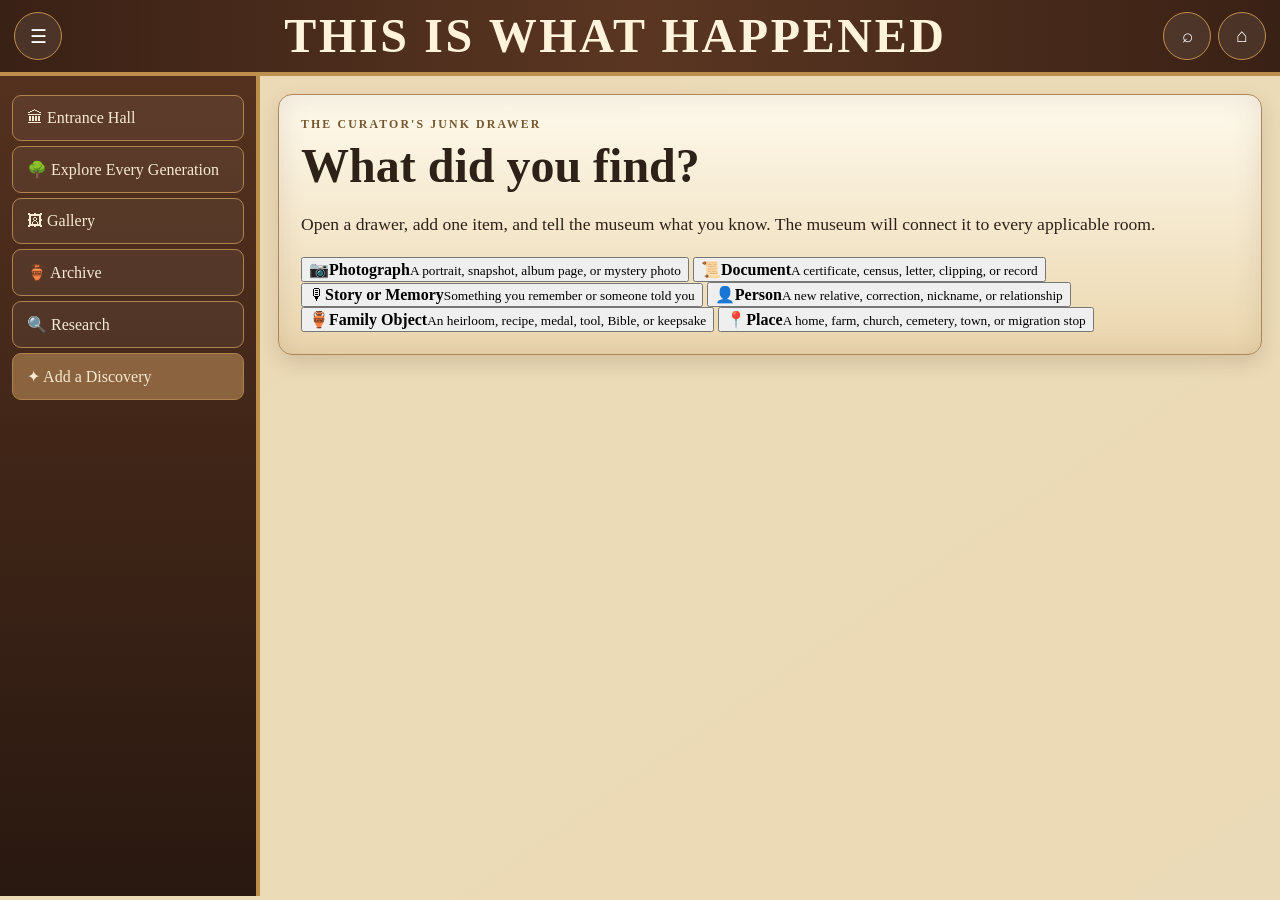
==== commit 50410ecf: "Add files via upload" ====
--- a/add-a-discovery.html
+++ b/add-a-discovery.html
@@ -1,6 +1,6 @@
 <!doctype html>
-<html lang="en"><head><meta charset="utf-8"><meta name="viewport" content="width=device-width,initial-scale=1,viewport-fit=cover"><meta name="theme-color" content="#28170f"><title>Add a Discovery — This Is What Happened</title><link rel="stylesheet" href="museum-v42.css?v=42"></head>
-<body><div class="app"><header><button id="menuBtn" class="icon" aria-label="Open menu">☰</button><div><p class="kicker">A Living Family Museum</p><h1>This Is What Happened</h1></div><div class="head-actions"><a class="icon" href="search.html" aria-label="Search">⌕</a><a class="icon" href="index.html" aria-label="Home">⌂</a></div></header><div class="layout"><nav id="nav"><a class="nav" href="index.html">🏛 Entrance Hall</a><a class="nav" href="family-tree.html">🌳 Explore Every Generation</a><a class="nav" href="gallery.html">🖼 Gallery</a><a class="nav" href="archive.html">🏺 Archive</a><a class="nav" href="research.html">🔍 Research</a><a class="nav active" href="add-a-discovery.html">✦ Add a Discovery</a></nav><main><section class="room active"><article class="panel discovery-panel"><p class="eyebrow">The Curator's Junk Drawer</p><h2>What did you find?</h2><p class="lead drawer-intro">Open a drawer, add one item, and tell the museum what you know. The museum will connect it to every applicable room.</p>
+<html lang="en"><head><meta charset="utf-8"><meta name="viewport" content="width=device-width,initial-scale=1,viewport-fit=cover"><meta name="theme-color" content="#28170f"><title>Add a Discovery — This Is What Happened</title><link rel="stylesheet" href="museum-v5.css?v=50"></head>
+<body><div class="app"><header class="museum-header"><button id="menuBtn" class="icon" aria-label="Open menu">☰</button><a class="museum-wordmark" href="index.html" aria-label="This Is What Happened home">This Is What Happened</a><div class="head-actions"><a class="icon" href="search.html" aria-label="Search">⌕</a><a class="icon" href="index.html" aria-label="Home">⌂</a></div></header><div class="layout"><nav id="nav"><a class="nav" href="index.html">🏛 Entrance Hall</a><a class="nav" href="family-tree.html">🌳 Explore Every Generation</a><a class="nav" href="gallery.html">🖼 Gallery</a><a class="nav" href="archive.html">🏺 Archive</a><a class="nav" href="research.html">🔍 Research</a><a class="nav active" href="add-a-discovery.html">✦ Add a Discovery</a></nav><main><section class="room active"><article class="panel discovery-panel"><p class="eyebrow">The Curator's Junk Drawer</p><h2>What did you find?</h2><p class="lead drawer-intro">Open a drawer, add one item, and tell the museum what you know. The museum will connect it to every applicable room.</p>
 <div id="curatorDrawer" class="curator-drawer" aria-label="Choose a discovery type">
 <button type="button" class="drawer-handle" data-kind="Photo"><span class="drawer-icon">📷</span><span><strong>Photograph</strong><small>A portrait, snapshot, album page, or mystery photo</small></span></button>
 <button type="button" class="drawer-handle" data-kind="Document"><span class="drawer-icon">📜</span><span><strong>Document</strong><small>A certificate, census, letter, clipping, or record</small></span></button>
@@ -21,4 +21,4 @@
 <fieldset class="confidence-drawer"><legend>How do you know?</legend><label><input type="radio" name="confidence" value="Firsthand" required> I was there or know this firsthand</label><label><input type="radio" name="confidence" value="Document"> A document says this</label><label><input type="radio" name="confidence" value="Family memory"> Someone in the family told me</label><label><input type="radio" name="confidence" value="Not sure"> I am not sure yet</label></fieldset>
 <button class="primary preserve-button" type="submit">Preserve This Discovery</button><p class="storage-note">This release demonstrates one-entry, multiple-display behavior on this device. Shared family contributions across devices will require the future connected museum database.</p></form>
 <div id="discoveryThanks" class="thanks discovery-thanks" hidden><h3>A new piece of the story has been preserved.</h3><p id="discoveryPlacementSummary">It has been connected to the applicable museum rooms on this device.</p><div class="thanks-links"><a href="gallery.html">Open Gallery</a><a href="archive.html">Open Archive</a><a href="research.html">Open Research</a></div><button id="addAnother" class="secondary" type="button">Open the junk drawer again</button></div>
-</article></section></main></div></div><script src="museum-v42.js?v=42"></script></body></html>
+</article></section></main></div></div><script src="museum-v5.js?v=50"></script></body></html>
--- a/museum-v5.css
+++ b/museum-v5.css
@@ -0,0 +1,11 @@
+
+:root{--ink:#2d2118;--deep:#28170f;--wood:#5a3622;--wood2:#3a2115;--paper:#f0dfbb;--paper2:#fff8ea;--gold:#bd8f4c;--gold2:#8a6135;--blackwell:#4e7b32;--zahner:#2c74a3;--downing:#d09a19;--barrett:#a94b3a}
+*{box-sizing:border-box}html{scroll-behavior:smooth;-webkit-text-size-adjust:100%}body{margin:0;min-height:100vh;color:var(--ink);font-family:Georgia,"Times New Roman",serif;background:linear-gradient(145deg,#160e0a,#332016 50%,#160e0a)}a{color:inherit;text-decoration:none}button,input,textarea{font:inherit}.app{max-width:1500px;margin:auto;min-height:100vh;background:rgba(240,223,187,.98);box-shadow:0 0 50px #000}
+.museum-header{position:sticky;top:0;z-index:50;display:grid;grid-template-columns:54px minmax(0,1fr) auto;align-items:center;gap:10px;padding:max(12px,env(safe-area-inset-top)) 14px 12px;color:#fff3dc;background:linear-gradient(90deg,var(--wood2),var(--wood),var(--wood2));border-bottom:4px solid var(--gold)}.museum-wordmark{min-width:0;text-align:center;white-space:nowrap;font-size:clamp(1rem,4.15vw,3rem);font-weight:700;letter-spacing:.055em;text-transform:uppercase;line-height:1}.icon{display:grid;place-items:center;width:48px;height:48px;padding:0;border-radius:50%;border:1px solid var(--gold);background:rgba(255,255,255,.08);color:#fff;cursor:pointer;font-size:1.2rem}.head-actions{display:flex;gap:7px}
+.layout{display:grid;grid-template-columns:260px 1fr;min-height:calc(100vh - 80px)}nav{padding:14px 12px;background:linear-gradient(#54311e,#291810);border-right:4px solid var(--gold)}.nav{display:block;width:100%;margin:5px 0;padding:13px 14px;color:#f7ead2;border:1px solid #ad8450;border-radius:9px;background:rgba(255,255,255,.055)}.nav:hover,.nav.active{background:#8b633e}main{padding:18px;min-width:0}.room{display:none}.room.active{display:block}.panel{padding:22px;border:1px solid #ad8757;border-radius:14px;background:linear-gradient(rgba(255,251,239,.96),rgba(235,214,173,.95));box-shadow:inset 0 0 28px rgba(90,55,28,.13),0 8px 20px rgba(60,34,18,.15)}.panel h2{margin:.1rem 0 1rem;font-size:clamp(1.8rem,4vw,3rem)}.lead{font-size:1.1rem;line-height:1.66}.eyebrow{margin:0 0 .35rem;color:#765730;font-size:.74rem;letter-spacing:.18em;text-transform:uppercase;font-weight:bold}.centered{text-align:center}.cards,.people,.relations,.timeline-grid{display:grid;grid-template-columns:repeat(2,1fr);gap:12px}.card,.person-card,.relation-card{padding:15px;border:1px solid #b08a58;border-radius:11px;background:#f5e7c8;box-shadow:0 5px 12px rgba(63,39,22,.1)}.badge{display:inline-block;padding:4px 8px;border-radius:999px;background:#ead6ac;border:1px solid #a57d49;font-size:.8rem}.dates{color:#765b3b}.section-title{margin-top:28px;padding-bottom:7px;border-bottom:2px solid var(--gold)}
+.tree-exhibit-v5{max-width:920px;margin:auto;padding:18px;border:3px solid #9a6c35;border-radius:22px;background:linear-gradient(#fff9e9,#e7cca0);box-shadow:inset 0 0 25px #8f5c2b33}.vector-tree-wrap{position:relative;max-width:820px;margin:auto}.vector-tree{display:block;width:100%;height:auto}.tree-wedge{position:absolute;border-radius:45%;transition:.18s;background:transparent}.tree-wedge:hover,.tree-wedge:focus{background:rgba(255,235,150,.18);outline:4px solid rgba(255,215,105,.8)}.wedge-blackwell{left:27%;top:5%;width:46%;height:42%;clip-path:polygon(50% 100%,0 0,100% 0)}.wedge-zahner{right:5%;top:27%;width:42%;height:46%;clip-path:polygon(0 50%,100% 0,100% 100%)}.wedge-downing{left:27%;bottom:5%;width:46%;height:42%;clip-path:polygon(50% 0,0 100%,100% 100%)}.wedge-barrett{left:5%;top:27%;width:42%;height:46%;clip-path:polygon(100% 50%,0 0,0 100%)}.tree-family-legend{display:grid;grid-template-columns:repeat(4,1fr);gap:9px;margin-top:12px}.legend-plaque{display:flex;justify-content:center;align-items:center;gap:8px;padding:11px 8px;border:3px double #6e421f;border-radius:8px;color:#fff9e8;font-weight:700;text-transform:uppercase;box-shadow:inset 0 2px 0 #ffffff44,0 5px 7px #5b321e55}.legend-plaque span{width:15px;height:15px;border:2px solid #f5e7c2;border-radius:3px}.legend-plaque.blackwell{background:linear-gradient(#668f3f,#355b25)}.legend-plaque.zahner{background:linear-gradient(#3f85b2,#205777)}.legend-plaque.downing{background:linear-gradient(#d3a32e,#95660b)}.legend-plaque.barrett{background:linear-gradient(#b45b47,#773325)}.research-key{display:flex;flex-wrap:wrap;justify-content:center;gap:12px;margin-top:14px;padding-top:12px;border-top:1px solid #a47b48;font-size:.82rem}.research-key span{display:flex;align-items:center;gap:5px}.research-key i{width:10px;height:10px;border-radius:50%}.verified{background:#4e7b32}.progress{background:#d09a19}.photo{background:#2c74a3}.gap{background:#8d8476}
+.gallery-grid{display:grid;grid-template-columns:repeat(2,minmax(0,1fr));gap:22px}.gallery-grid figure{margin:0;padding:12px;border:10px ridge #6b3b20;background:#e8d5aa;box-shadow:0 10px 22px #3b211644}.museum-mat{display:grid;place-items:center;min-height:250px;padding:15px;background:#fff8e8;border:1px solid #c59c60}.gallery-grid img{display:block;max-width:100%;width:auto;height:auto;max-height:560px;object-fit:contain}.gallery-grid figcaption{padding:12px 8px 5px;text-align:center}.gallery-grid figcaption strong,.gallery-grid figcaption small{display:block}.gallery-grid figcaption small{margin-top:4px;color:#765b3b}.archive-document-grid{display:grid;grid-template-columns:repeat(2,minmax(0,1fr));gap:16px}.archive-document-grid figure{margin:0;padding:12px;border:1px solid #a97b42;border-radius:10px;background:#ead7b1}.archive-document-grid img{display:block;width:100%;height:380px;object-fit:contain;background:#20160f}.archive-document-grid small{display:block;color:#765b3b}
+.map-heading{display:flex;justify-content:space-between;gap:18px;align-items:end}.map-note{max-width:760px;line-height:1.5}.intersection-counter{min-width:140px;padding:10px;border:2px solid #9a6c35;border-radius:9px;background:#f6e5bd;text-align:center}.intersection-counter strong{display:block;font-size:2rem}.intersection-counter span{font-size:.78rem}.migration-exhibit{overflow:hidden;border:3px solid #6c3d20;border-radius:18px;background:#4a2919}.map-stage{position:relative;background:#cba873}.map-stage>img{display:block;width:100%;height:auto;opacity:.95}.migration-svg{position:absolute;inset:0;width:100%;height:100%}.migration-route{fill:none;stroke-width:7;stroke-linecap:round;stroke-linejoin:round;filter:drop-shadow(0 2px 1px #fff8)}.migration-route.shared{stroke-width:12;opacity:.7}.migration-node{stroke:#fff3d7;stroke-width:3;cursor:pointer}.crossing-marker{fill:#fff4c9;stroke:#5a321d;stroke-width:4;cursor:pointer}.crossing-label{font-size:22px;font-weight:700;fill:#2b1a11;pointer-events:none}.route-picker{display:grid;grid-template-columns:repeat(4,1fr);gap:7px;padding:12px;background:#4a2919}.family-route{display:flex;align-items:center;justify-content:center;gap:7px;padding:10px 5px;border:1px solid #c79853;border-radius:7px;background:#3b2217;color:#f6e9cf;font-weight:700}.family-route span{width:13px;height:13px;border-radius:50%}.blackwell-route span{background:var(--blackwell)}.zahner-route span{background:var(--zahner)}.downing-route span{background:var(--downing)}.barrett-route span{background:var(--barrett)}.family-route.active{outline:3px solid #f4d28b}.crossing-details{display:grid;gap:4px;padding:13px 16px;background:#f2dfb7;color:#342117}.crossing-details span{font-size:.9rem}
+.field{display:grid;gap:6px;margin:12px 0}.field input,.field textarea{width:100%;padding:12px;border:1px solid #a67b46;border-radius:8px;background:#fff9ea}.family-selector,.confidence-drawer{display:grid;gap:8px;margin:14px 0;padding:14px;border:1px solid #a67b46}.primary,.secondary{padding:11px 15px;border-radius:999px}.primary{background:#6d452b;color:white;border:1px solid #5b3924}.secondary{background:#efe0c3;color:#392519;border:1px solid #8d673d}
+@media(max-width:800px){.layout{display:block}nav{position:fixed;z-index:60;top:calc(72px + env(safe-area-inset-top));bottom:0;left:0;width:min(88vw,360px);transform:translateX(-105%);transition:.2s;border-right:3px solid var(--gold);box-shadow:14px 0 25px #0007}.nav{font-size:1.1rem;padding:17px 15px}nav.open{transform:none}main{padding:12px}.panel{padding:18px}.cards,.people,.relations,.timeline-grid,.gallery-grid,.archive-document-grid{grid-template-columns:1fr}.museum-header{grid-template-columns:50px minmax(0,1fr) auto}.museum-wordmark{font-size:clamp(.82rem,4.05vw,1.35rem);letter-spacing:.025em}.icon{width:46px;height:46px}.tree-family-legend{grid-template-columns:repeat(2,1fr)}.route-picker{grid-template-columns:repeat(2,1fr)}.map-heading{align-items:stretch;flex-direction:column}.intersection-counter{align-self:start}.gallery-grid img{max-height:none}.museum-mat{min-height:0}.archive-document-grid img{height:auto;max-height:560px}.vector-tree-wrap{width:100%}}
+@media(max-width:430px){.museum-header{padding-left:8px;padding-right:8px;gap:5px}.head-actions{gap:4px}.icon{width:42px;height:42px}.museum-wordmark{font-size:clamp(.72rem,3.8vw,1rem)}.tree-family-legend{gap:6px}.legend-plaque{font-size:.78rem;padding:9px 4px}.route-picker{grid-template-columns:repeat(2,1fr)}}
